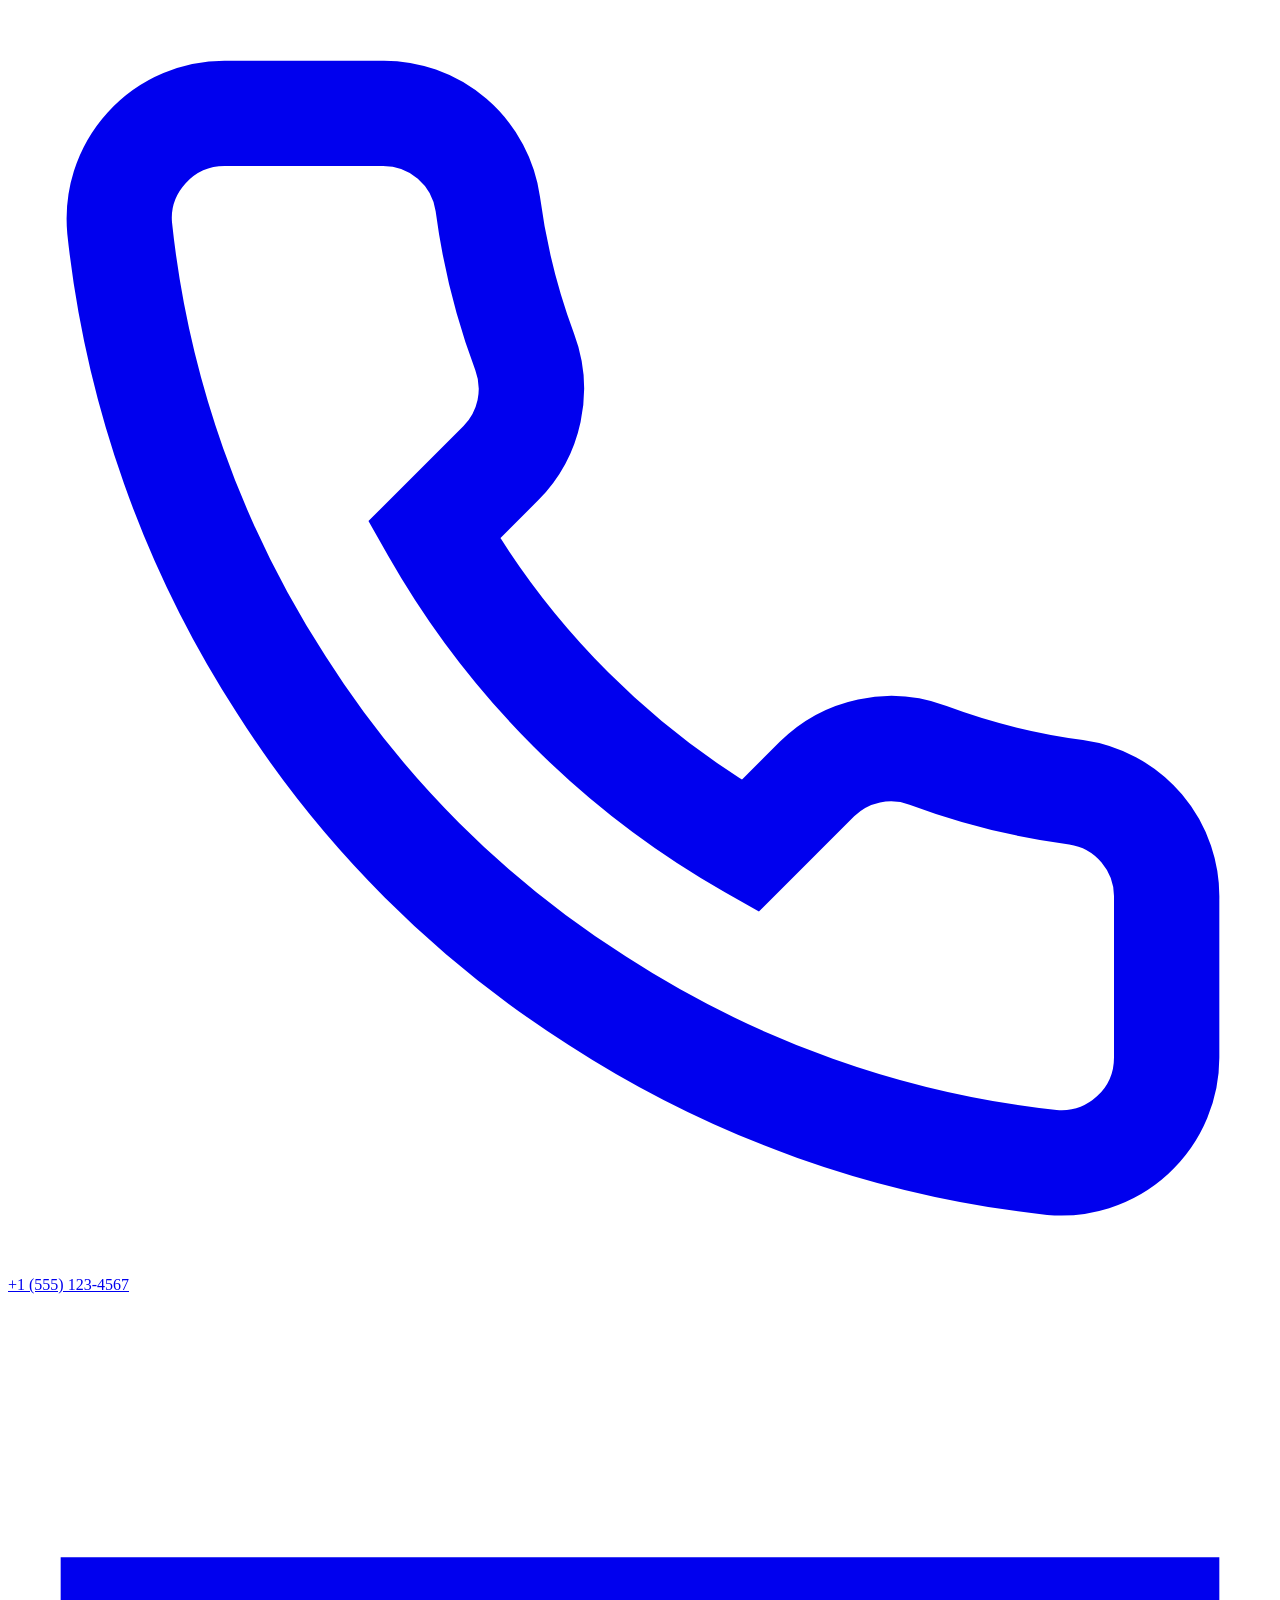
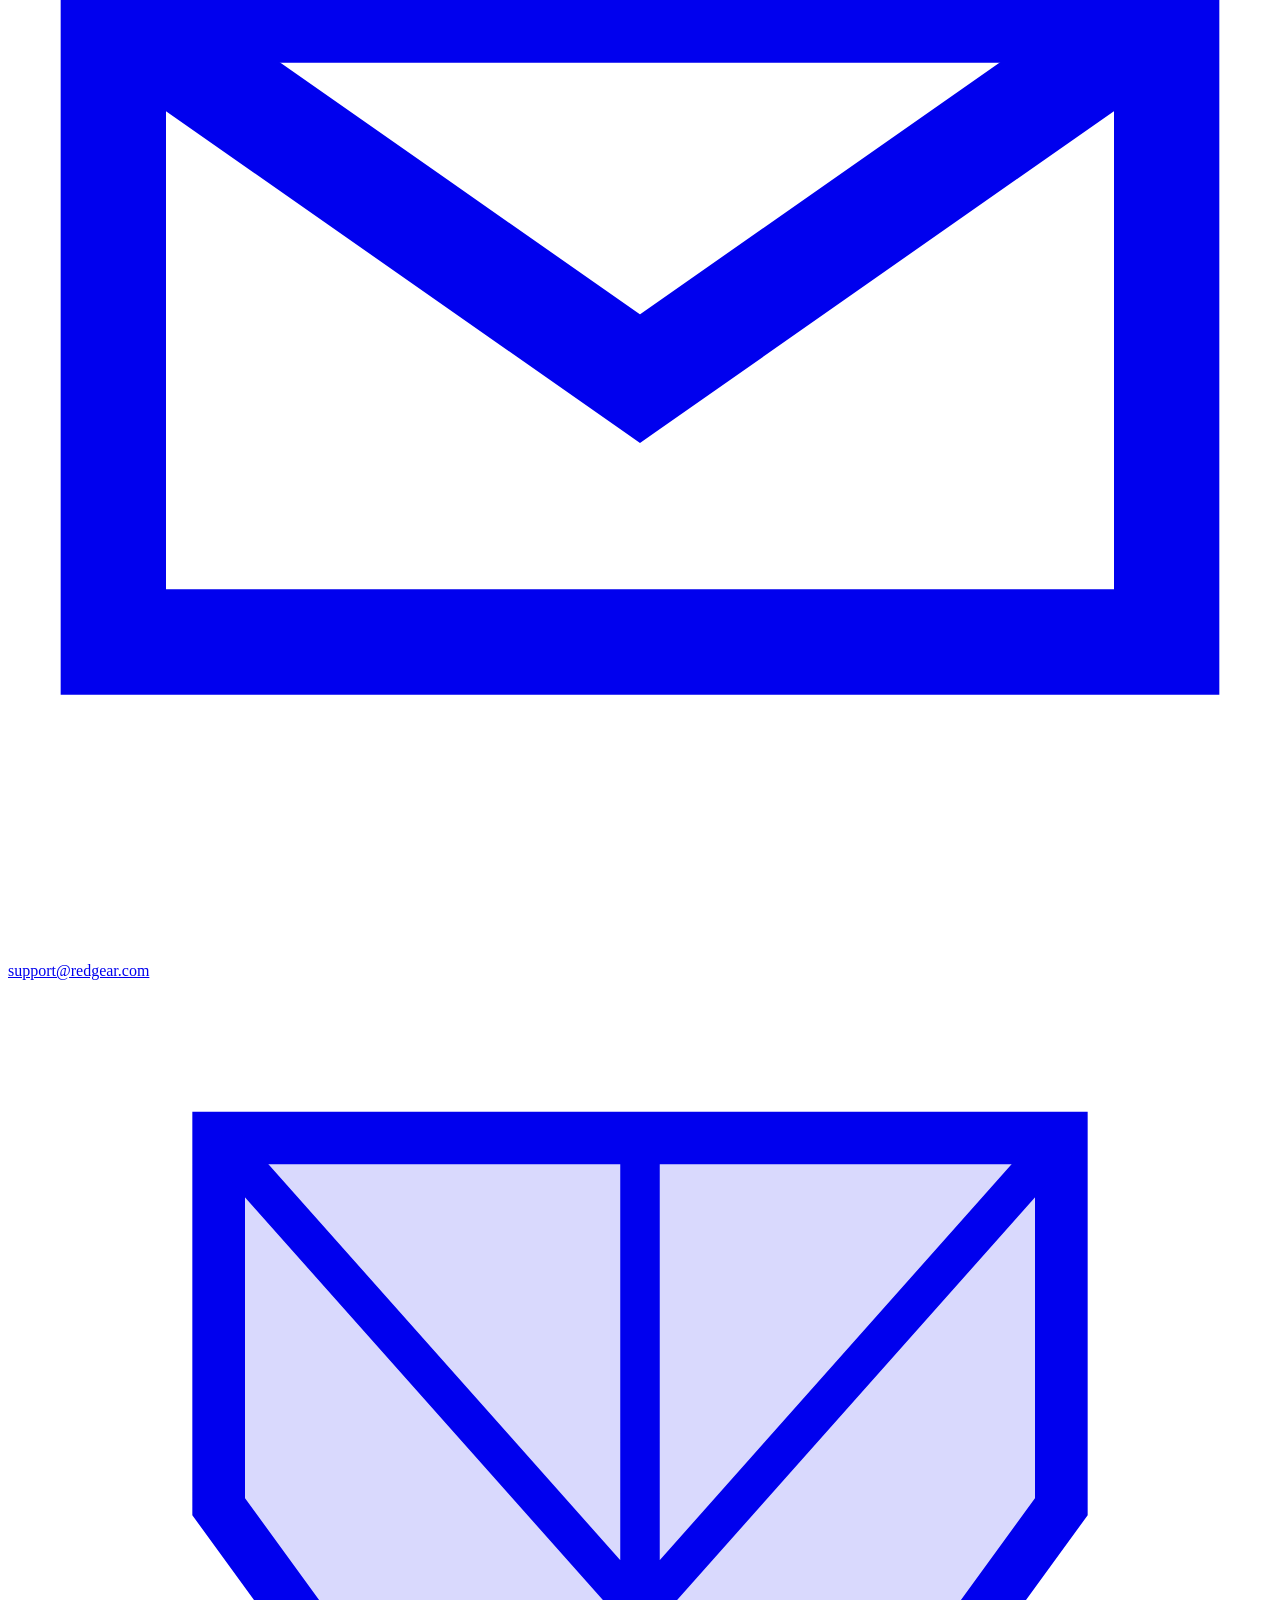
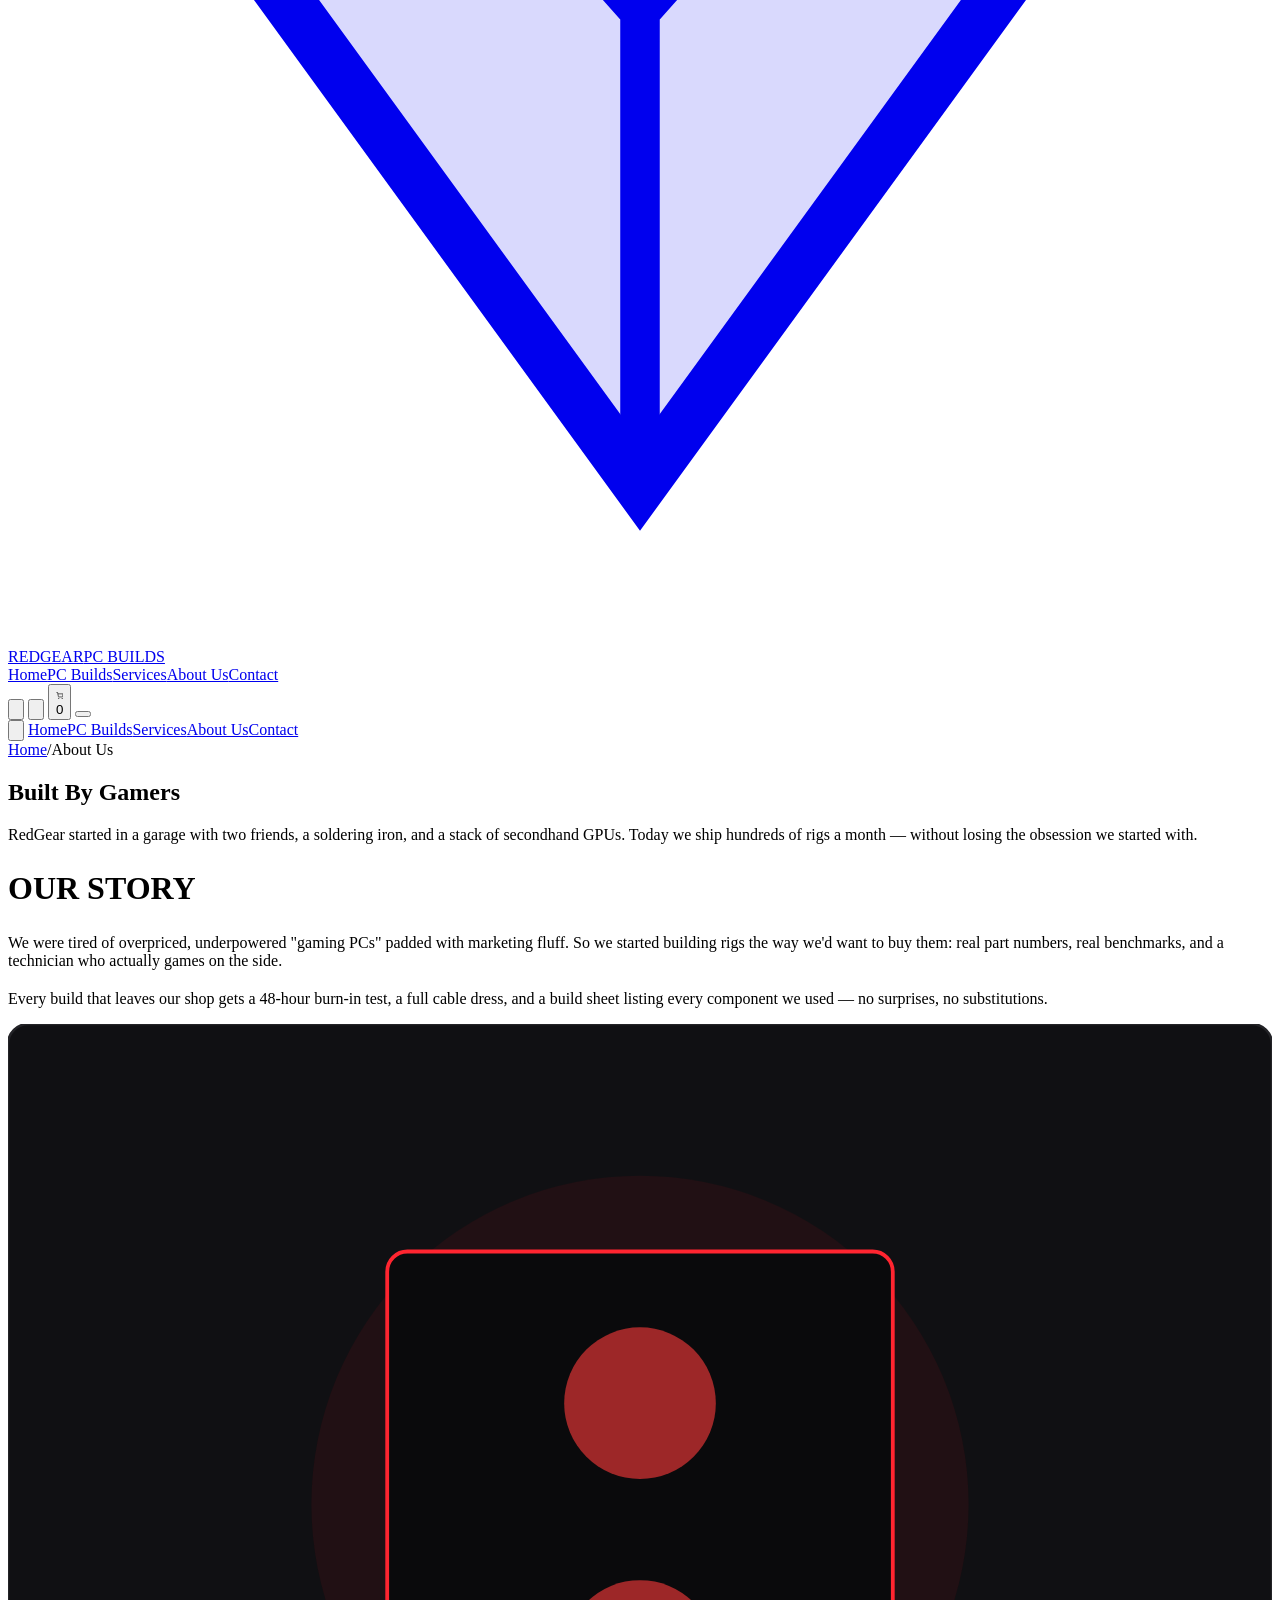
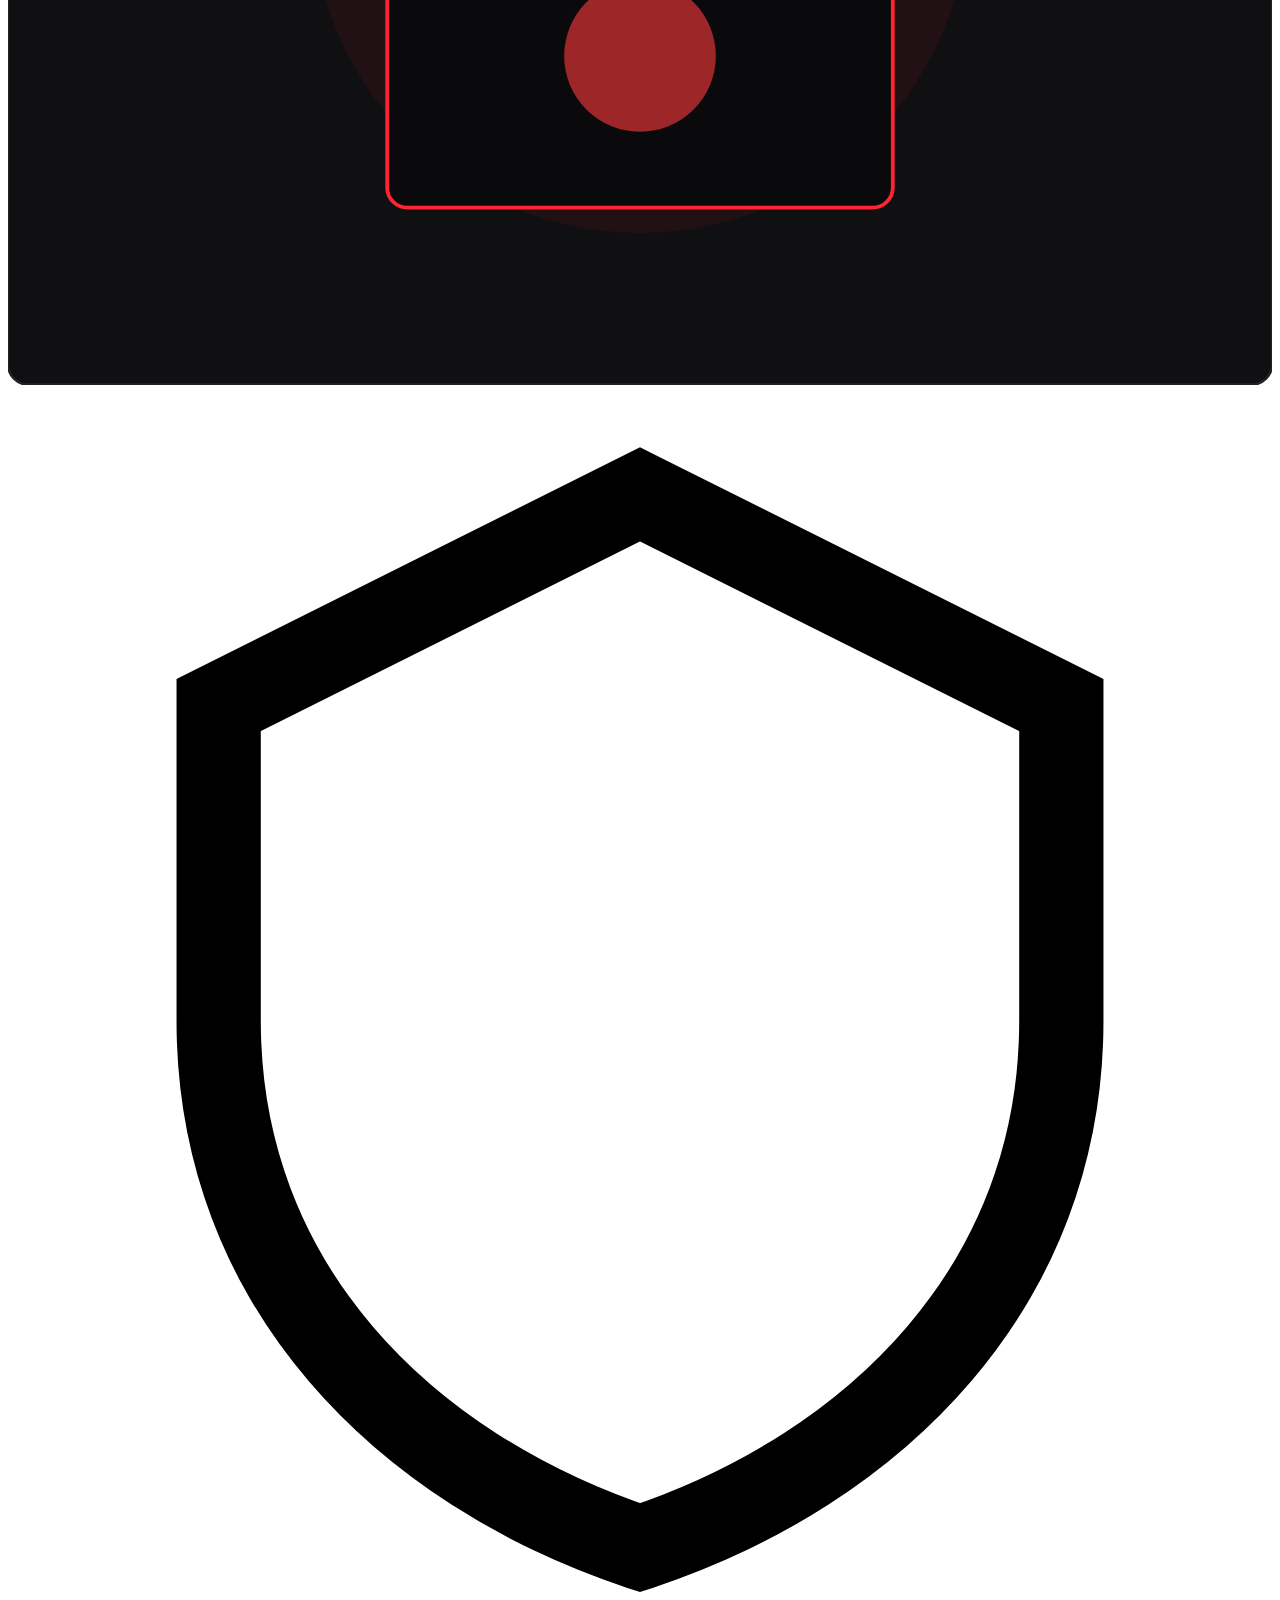
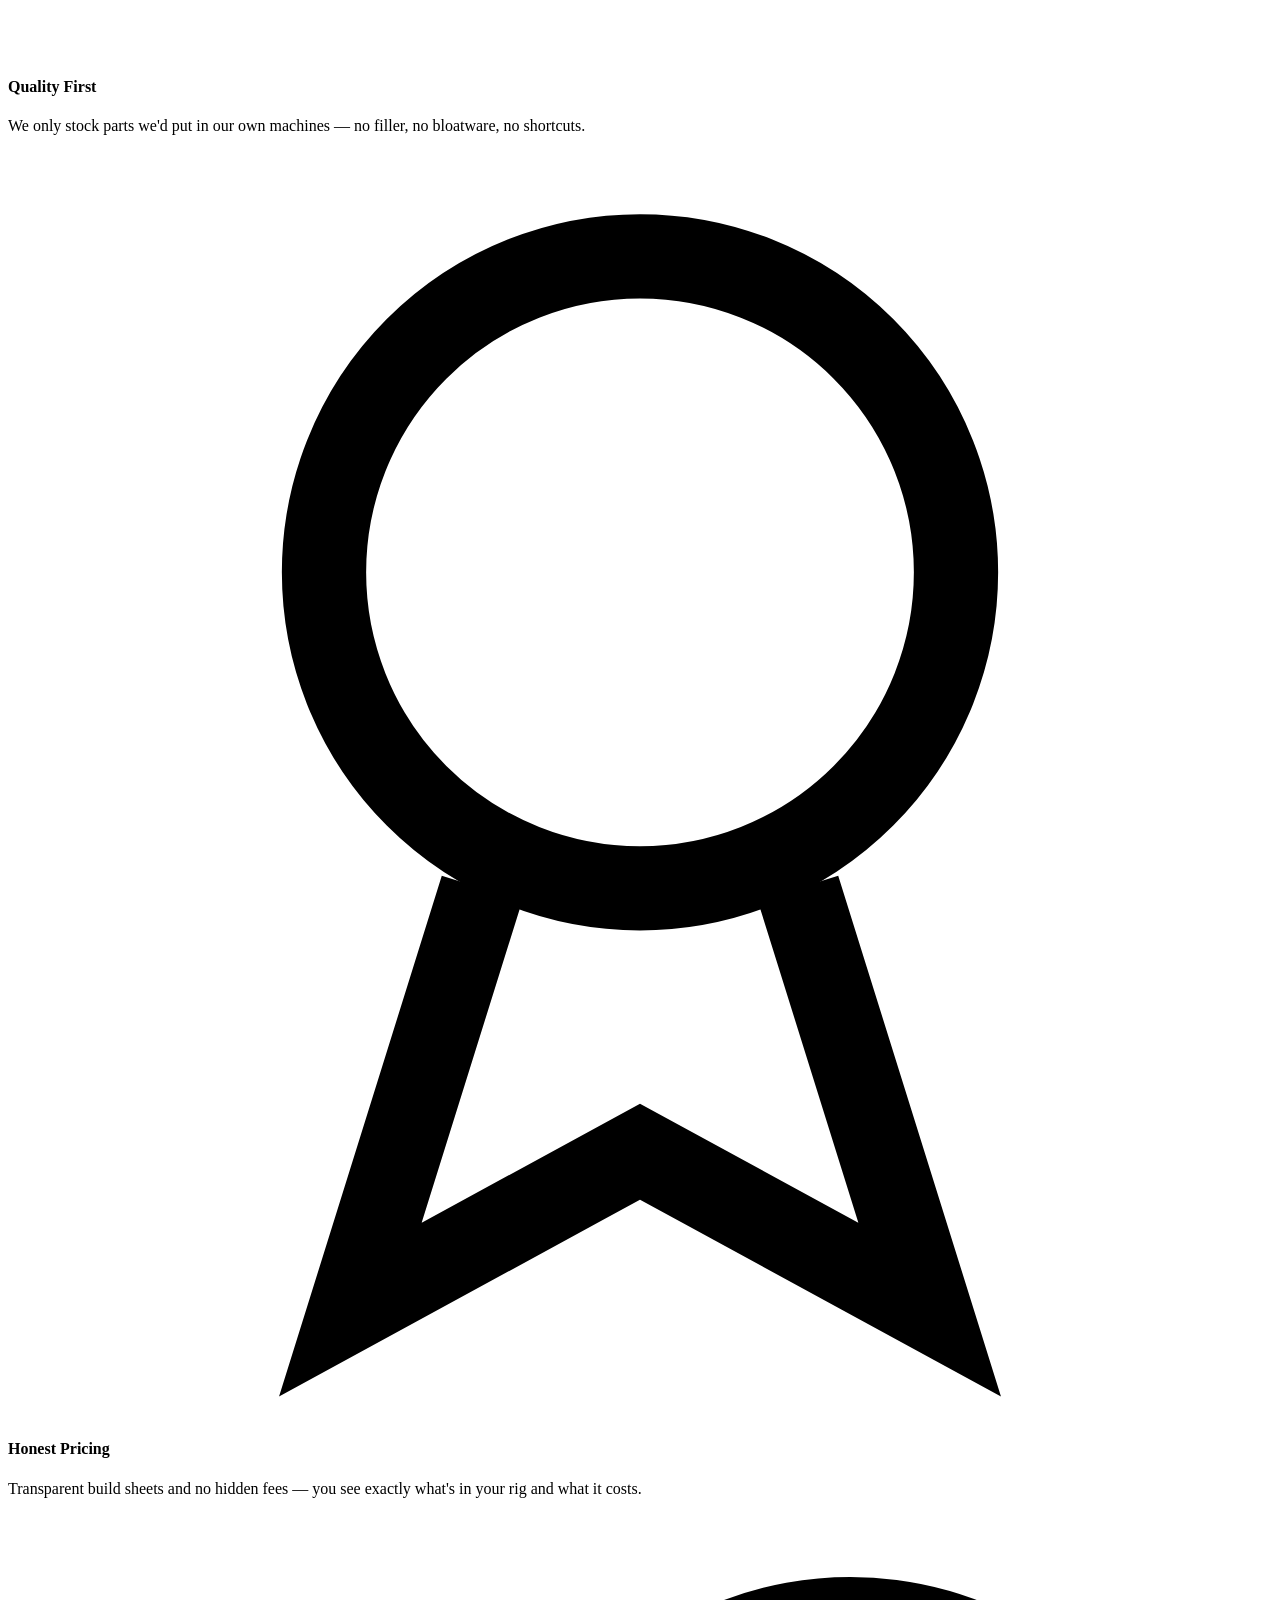
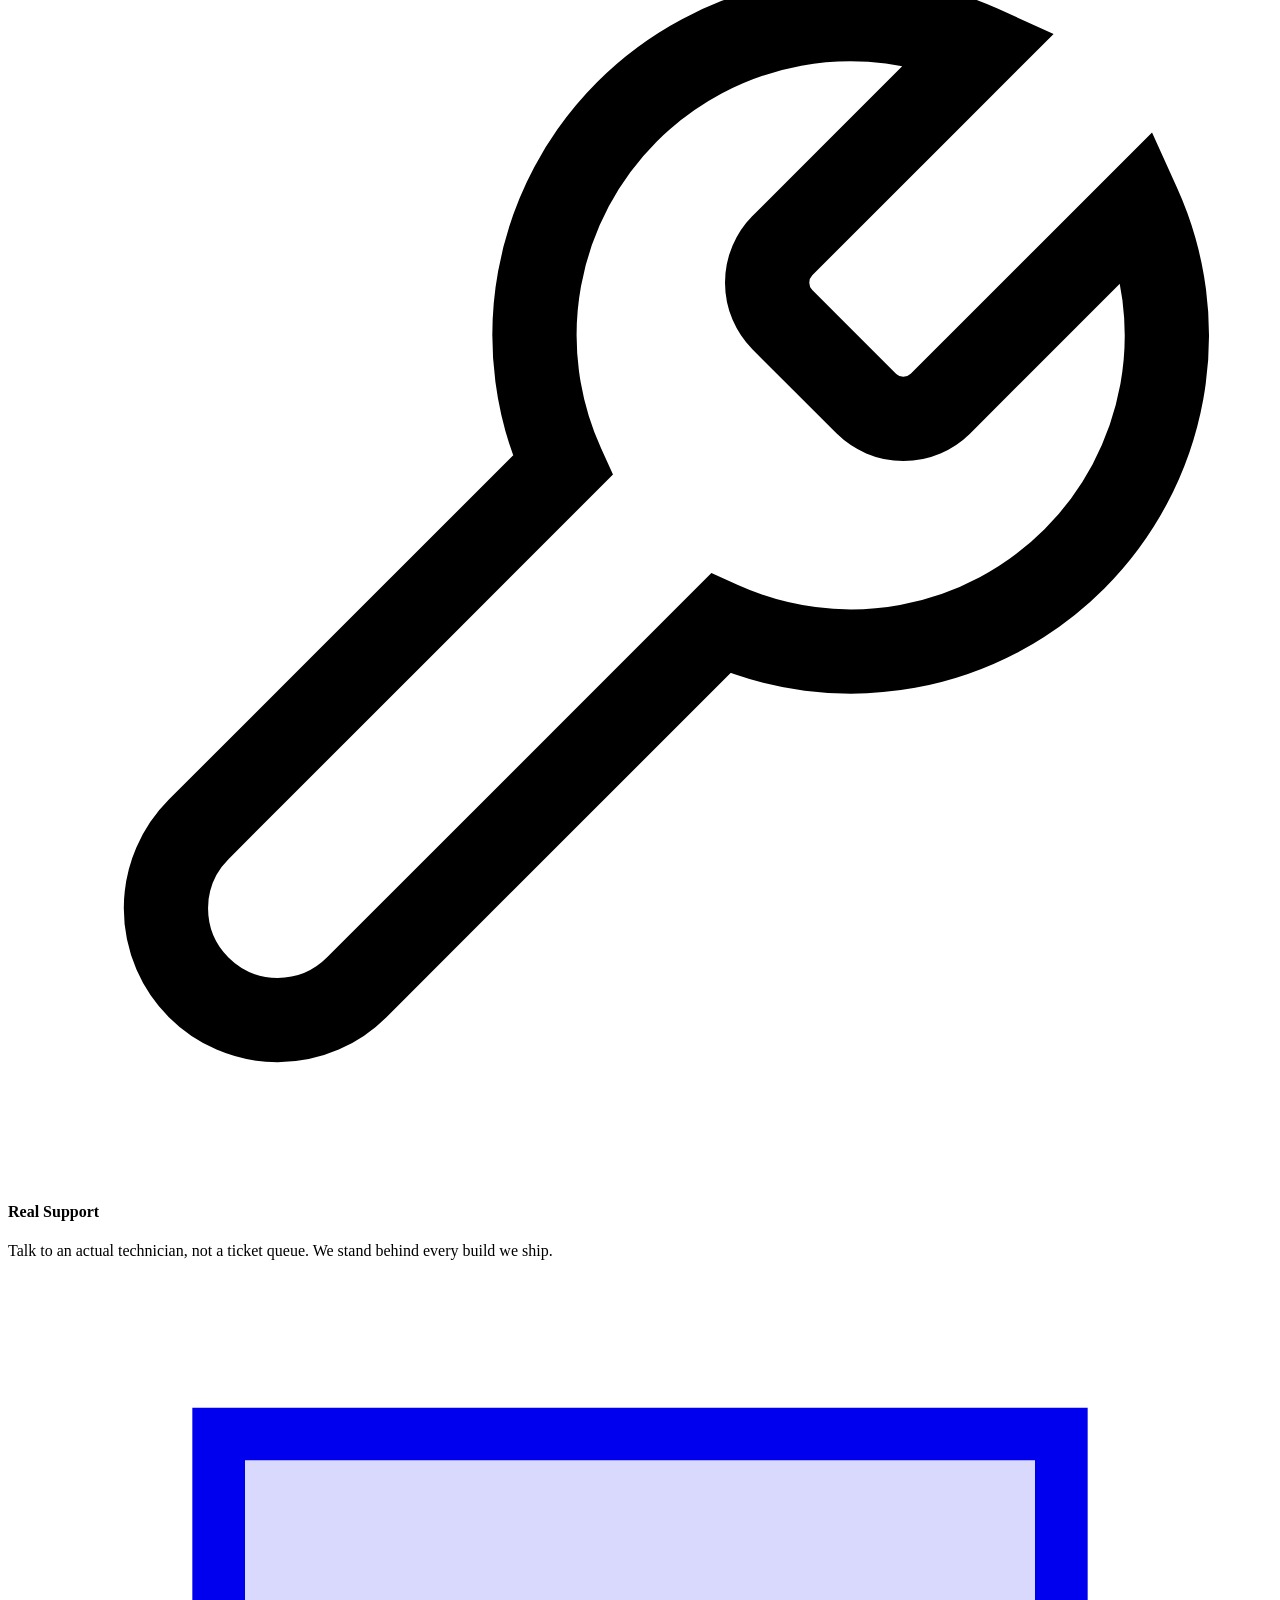
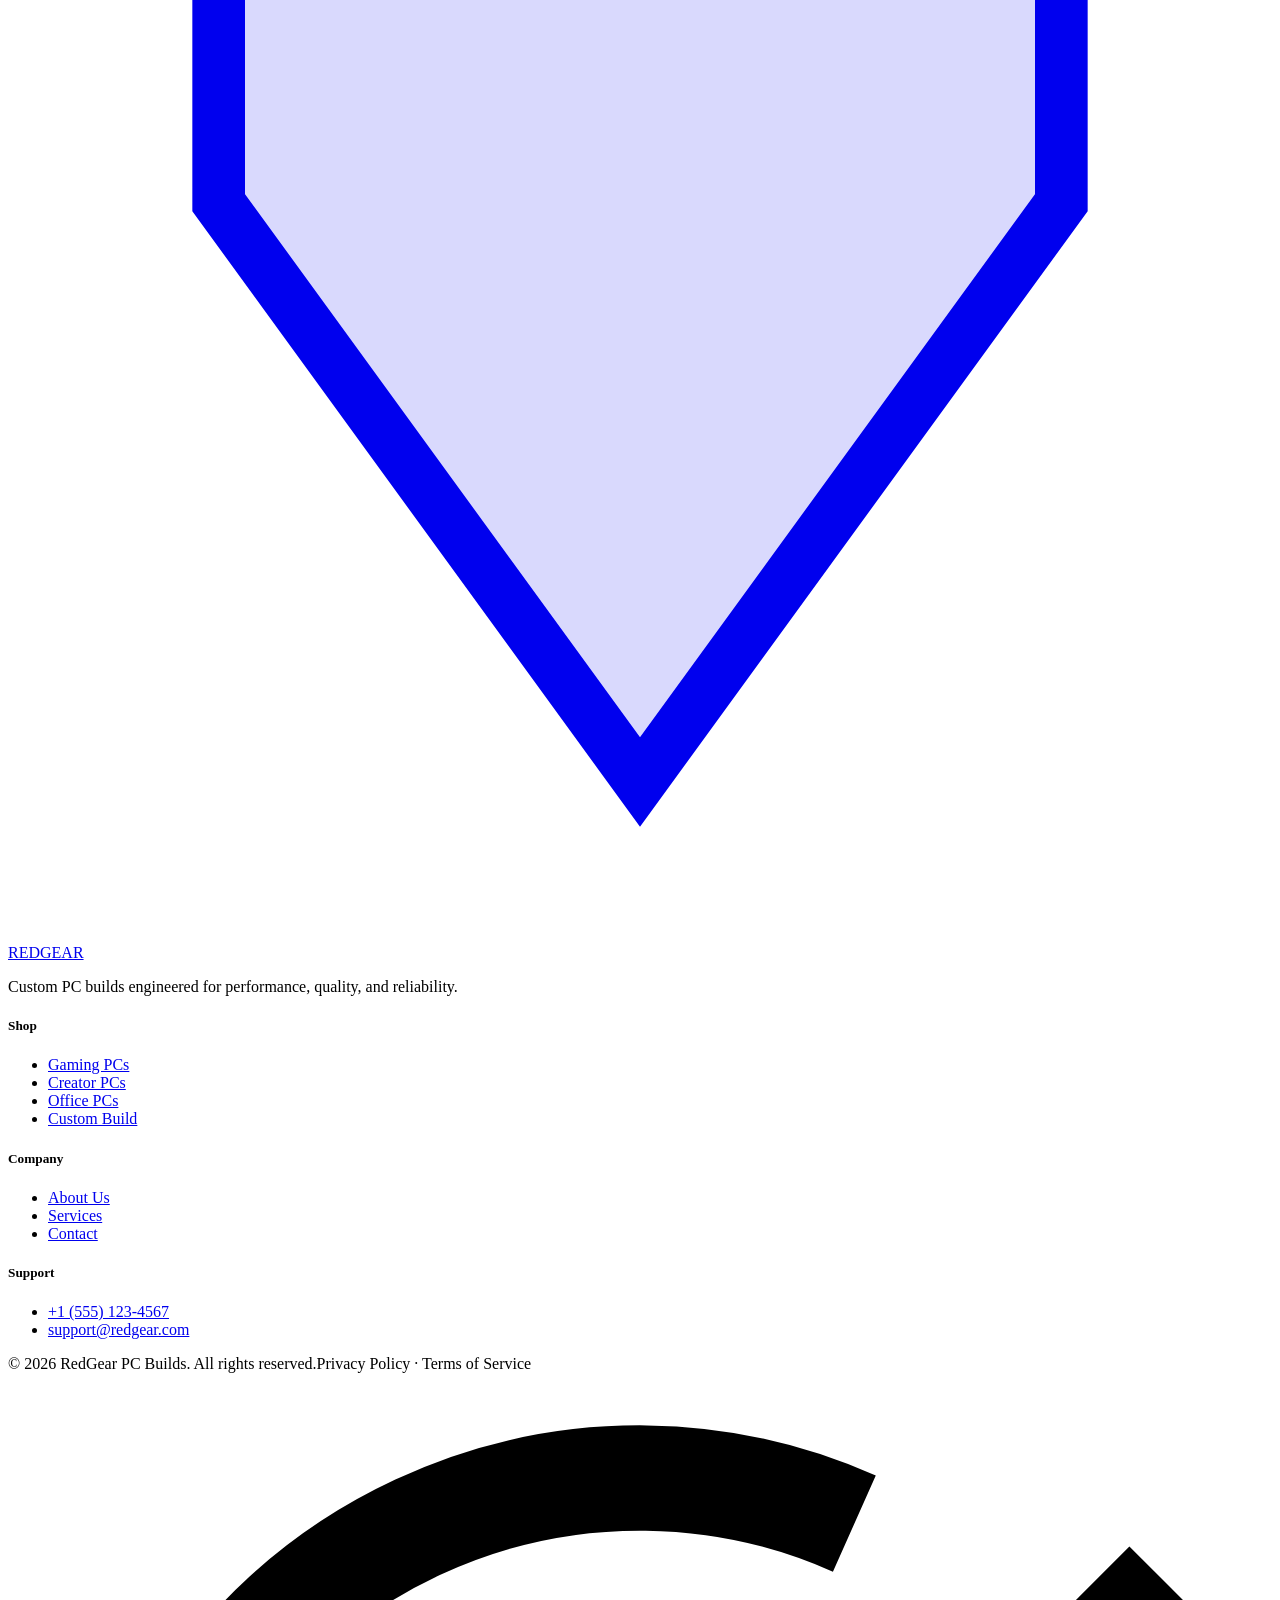
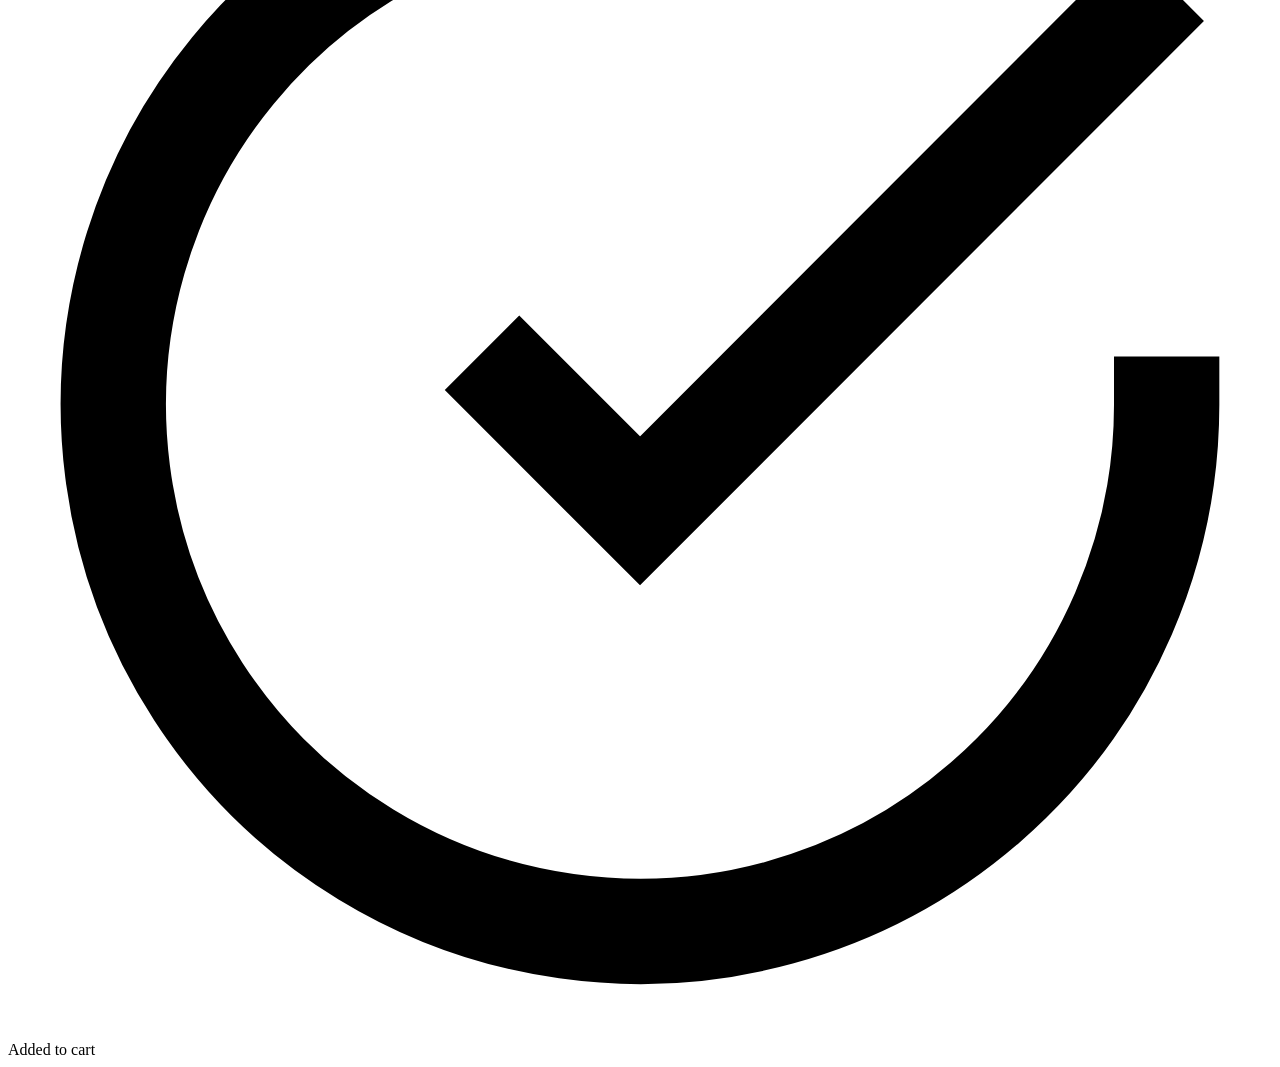
==== about.html @ 7f020c00 "Add files via upload" ====
<!DOCTYPE html>
<html lang="en">
<head>
<meta charset="UTF-8">
<meta name="viewport" content="width=device-width, initial-scale=1.0">
<title>About Us — RedGear PC Builds</title>
<link rel="preconnect" href="https://fonts.googleapis.com">
<link href="https://fonts.googleapis.com/css2?family=Anton&family=Inter:wght@400;500;600;700;800&display=swap" rel="stylesheet">
<link rel="stylesheet" href="css/style.css">
</head>
<body>

<div class="topbar"><div class="container">
  <a href="tel:+15551234567"><svg viewBox="0 0 24 24" fill="none" stroke="currentColor" stroke-width="2"><path d="M22 16.92v3a2 2 0 0 1-2.18 2 19.79 19.79 0 0 1-8.63-3.07 19.5 19.5 0 0 1-6-6 19.79 19.79 0 0 1-3.07-8.67A2 2 0 0 1 4.11 2h3a2 2 0 0 1 2 1.72c.127.96.361 1.903.7 2.81a2 2 0 0 1-.45 2.11L8.09 9.91a16 16 0 0 0 6 6l1.27-1.27a2 2 0 0 1 2.11-.45c.907.339 1.85.573 2.81.7A2 2 0 0 1 22 16.92z"/></svg>+1 (555) 123-4567</a>
  <a href="mailto:support@redgear.com"><svg viewBox="0 0 24 24" fill="none" stroke="currentColor" stroke-width="2"><path d="M22 6l-10 7L2 6"/><path d="M2 6h20v12H2z"/></svg>support@redgear.com</a>
</div></div>

<header class="navbar"><div class="container">
  <a href="index.html" class="logo">
    <svg class="logo-mark" viewBox="0 0 48 48" fill="none"><path d="M8 6 L40 6 L40 20 L24 42 L8 20 Z" fill="currentColor" opacity="0.15"/><path d="M8 6 L40 6 L40 20 L24 42 L8 20 Z" stroke="currentColor" stroke-width="2" fill="none"/><path d="M24 6 L24 42 M8 6 L24 24 L40 6" stroke="currentColor" stroke-width="1.5"/></svg>
    <span><span class="logo-text">RED<span class="accent">GEAR</span></span><span class="logo-sub">PC BUILDS</span></span>
  </a>
  <nav class="nav-links">
    <a href="index.html">Home</a><a href="builds.html">PC Builds</a><a href="services.html">Services</a><a href="about.html" class="active">About Us</a><a href="contact.html">Contact</a>
  </nav>
  <div class="nav-icons">
    <button aria-label="Search"><svg viewBox="0 0 24 24" fill="none" stroke="currentColor" stroke-width="2"><circle cx="11" cy="11" r="8"/><path d="M21 21l-4.35-4.35"/></svg></button>
    <button aria-label="Account"><svg viewBox="0 0 24 24" fill="none" stroke="currentColor" stroke-width="2"><path d="M20 21v-2a4 4 0 0 0-4-4H8a4 4 0 0 0-4 4v2"/><circle cx="12" cy="7" r="4"/></svg></button>
    <button aria-label="Cart" style="position:relative;"><svg viewBox="0 0 24 24" fill="none" stroke="currentColor" stroke-width="2"><circle cx="9" cy="21" r="1"/><circle cx="20" cy="21" r="1"/><path d="M1 1h4l2.68 13.39a2 2 0 0 0 2 1.61h9.72a2 2 0 0 0 2-1.61L23 6H6"/></svg><span class="cart-count" id="cartCount">0</span></button>
    <button class="nav-toggle" id="navToggle" aria-label="Menu"><span></span><span></span><span></span></button>
  </div>
</div></header>

<div class="mobile-nav" id="mobileNav">
  <button class="mobile-nav-close" id="mobileNavClose"><svg viewBox="0 0 24 24" fill="none" stroke="currentColor" stroke-width="2"><path d="M18 6L6 18M6 6l12 12"/></svg></button>
  <a href="index.html">Home</a><a href="builds.html">PC Builds</a><a href="services.html">Services</a><a href="about.html">About Us</a><a href="contact.html">Contact</a>
</div>

<section class="page-hero">
  <div class="container">
    <div class="breadcrumb"><a href="index.html">Home</a><span class="sep">/</span><span>About Us</span></div>
    <h1>Built By <span>Gamers</span></h1>
    <p>RedGear started in a garage with two friends, a soldering iron, and a stack of secondhand GPUs. Today we ship hundreds of rigs a month — without losing the obsession we started with.</p>
  </div>
</section>

<section class="content-section">
  <div class="container two-col">
    <div class="reveal">
      <h2 class="section-title" style="font-size:32px;">OUR <span>STORY</span></h2>
      <p style="color:var(--grey);margin:20px 0;">We were tired of overpriced, underpowered "gaming PCs" padded with marketing fluff. So we started building rigs the way we'd want to buy them: real part numbers, real benchmarks, and a technician who actually games on the side.</p>
      <p style="color:var(--grey);">Every build that leaves our shop gets a 48-hour burn-in test, a full cable dress, and a build sheet listing every component we used — no surprises, no substitutions.</p>
    </div>
    <div class="reveal reveal-delay-1">
      <svg viewBox="0 0 500 380" style="width:100%;">
        <rect width="500" height="380" rx="8" fill="#101013" stroke="#232327"/>
        <circle cx="250" cy="190" r="130" fill="#e0141f" opacity="0.08"/>
        <rect x="150" y="90" width="200" height="220" rx="8" fill="#0a0a0c" stroke="#ff2530" stroke-width="1.5"/>
        <circle cx="250" cy="150" r="30" fill="#ff3b3b" opacity="0.6"/>
        <circle cx="250" cy="250" r="30" fill="#ff3b3b" opacity="0.6"/>
      </svg>
    </div>
  </div>
</section>

<section class="content-section" style="padding-top:0;">
  <div class="container">
    <div class="grid-3">
      <div class="info-card reveal">
        <svg viewBox="0 0 24 24" fill="none" stroke="currentColor" stroke-width="1.6"><path d="M12 2l8 4v6c0 5-3.5 8.5-8 10-4.5-1.5-8-5-8-10V6z"/></svg>
        <h4>Quality First</h4>
        <p>We only stock parts we'd put in our own machines — no filler, no bloatware, no shortcuts.</p>
      </div>
      <div class="info-card reveal reveal-delay-1">
        <svg viewBox="0 0 24 24" fill="none" stroke="currentColor" stroke-width="1.6"><circle cx="12" cy="8" r="6"/><path d="M9 14L6.5 22 12 19l5.5 3L15 14"/></svg>
        <h4>Honest Pricing</h4>
        <p>Transparent build sheets and no hidden fees — you see exactly what's in your rig and what it costs.</p>
      </div>
      <div class="info-card reveal reveal-delay-2">
        <svg viewBox="0 0 24 24" fill="none" stroke="currentColor" stroke-width="1.6"><path d="M14.7 6.3a1 1 0 0 0 0 1.4l1.6 1.6a1 1 0 0 0 1.4 0l3.77-3.77a6 6 0 0 1-7.94 7.94l-6.91 6.91a2.12 2.12 0 0 1-3-3l6.91-6.91a6 6 0 0 1 7.94-7.94l-3.76 3.76z"/></svg>
        <h4>Real Support</h4>
        <p>Talk to an actual technician, not a ticket queue. We stand behind every build we ship.</p>
      </div>
    </div>
  </div>
</section>

<footer class="footer">
  <div class="container">
    <div class="footer-grid">
      <div class="footer-brand">
        <a href="index.html" class="logo"><svg class="logo-mark" viewBox="0 0 48 48" fill="none"><path d="M8 6 L40 6 L40 20 L24 42 L8 20 Z" fill="currentColor" opacity="0.15"/><path d="M8 6 L40 6 L40 20 L24 42 L8 20 Z" stroke="currentColor" stroke-width="2" fill="none"/></svg><span><span class="logo-text">RED<span class="accent">GEAR</span></span></span></a>
        <p>Custom PC builds engineered for performance, quality, and reliability.</p>
      </div>
      <div class="footer-col"><h5>Shop</h5><ul><li><a href="builds.html?cat=gaming">Gaming PCs</a></li><li><a href="builds.html?cat=creator">Creator PCs</a></li><li><a href="builds.html?cat=office">Office PCs</a></li><li><a href="builder.html">Custom Build</a></li></ul></div>
      <div class="footer-col"><h5>Company</h5><ul><li><a href="about.html">About Us</a></li><li><a href="services.html">Services</a></li><li><a href="contact.html">Contact</a></li></ul></div>
      <div class="footer-col"><h5>Support</h5><ul><li><a href="tel:+15551234567">+1 (555) 123-4567</a></li><li><a href="mailto:support@redgear.com">support@redgear.com</a></li></ul></div>
    </div>
    <div class="footer-bottom"><span>© 2026 RedGear PC Builds. All rights reserved.</span><span>Privacy Policy · Terms of Service</span></div>
  </div>
</footer>

<div class="toast" id="toast"><svg viewBox="0 0 24 24" fill="none" stroke="currentColor" stroke-width="2"><path d="M22 11.08V12a10 10 0 1 1-5.93-9.14"/><path d="M22 4L12 14.01l-3-3"/></svg><span id="toastMsg">Added to cart</span></div>

<script src="js/script.js"></script>
</body>
</html>
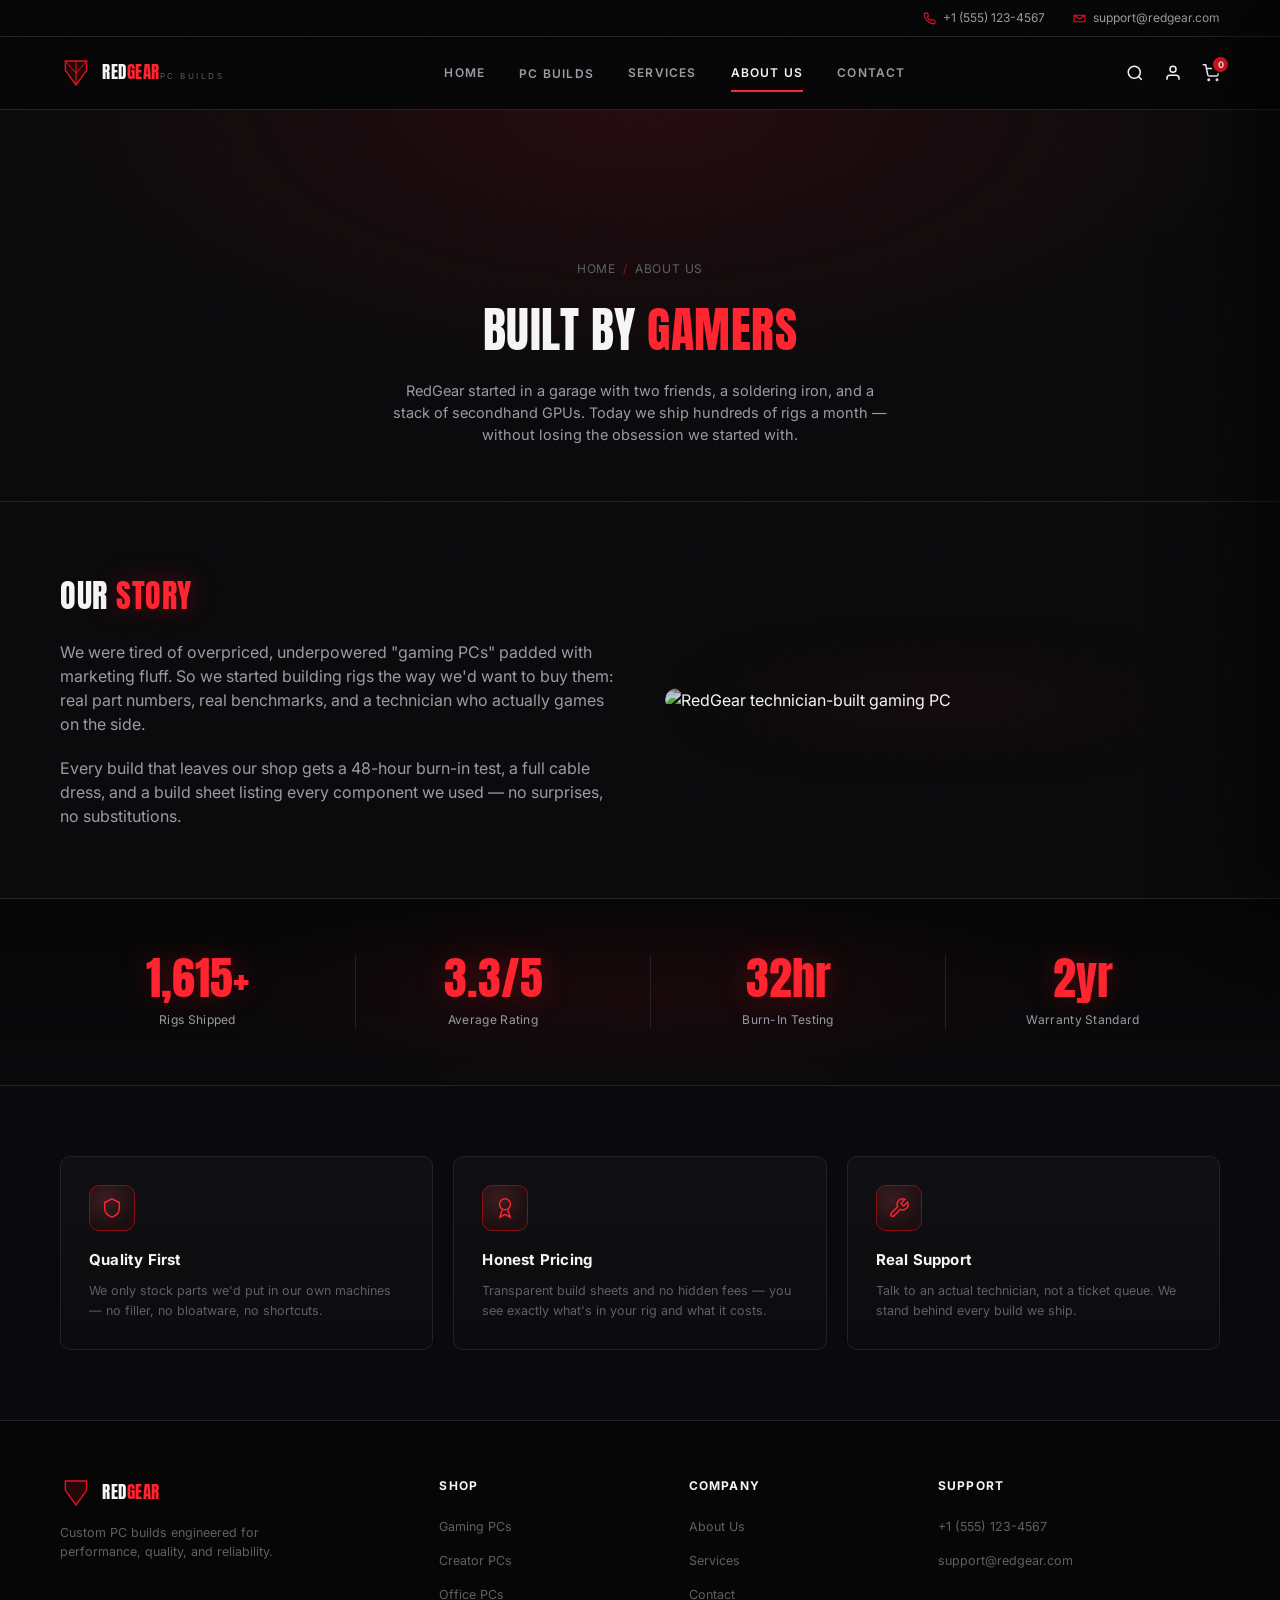
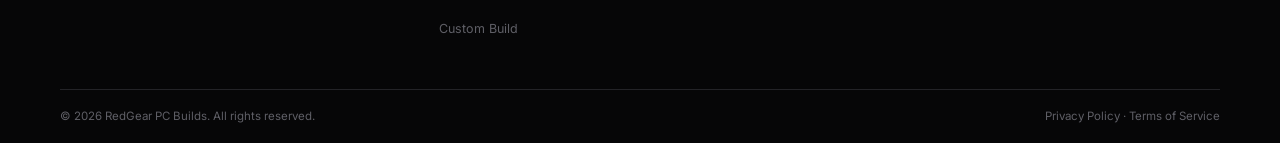
==== commit e6f00c0e: "Update about.html" ====
--- a/about.html
+++ b/about.html
@@ -51,33 +51,51 @@
       <p style="color:var(--grey);margin:20px 0;">We were tired of overpriced, underpowered "gaming PCs" padded with marketing fluff. So we started building rigs the way we'd want to buy them: real part numbers, real benchmarks, and a technician who actually games on the side.</p>
       <p style="color:var(--grey);">Every build that leaves our shop gets a 48-hour burn-in test, a full cable dress, and a build sheet listing every component we used — no surprises, no substitutions.</p>
     </div>
-    <div class="reveal reveal-delay-1">
-      <svg viewBox="0 0 500 380" style="width:100%;">
-        <rect width="500" height="380" rx="8" fill="#101013" stroke="#232327"/>
-        <circle cx="250" cy="190" r="130" fill="#e0141f" opacity="0.08"/>
-        <rect x="150" y="90" width="200" height="220" rx="8" fill="#0a0a0c" stroke="#ff2530" stroke-width="1.5"/>
-        <circle cx="250" cy="150" r="30" fill="#ff3b3b" opacity="0.6"/>
-        <circle cx="250" cy="250" r="30" fill="#ff3b3b" opacity="0.6"/>
-      </svg>
+    <div class="reveal reveal-delay-1" style="position:relative;">
+      <div style="position:absolute; inset:-15%; background:radial-gradient(ellipse 55% 55% at center, rgba(224,20,31,0.3), transparent 72%); filter:blur(35px); z-index:0;"></div>
+      <img src="images/hero-pc.jpg" alt="RedGear technician-built gaming PC" style="position:relative; z-index:1; width:100%; border-radius:12px; -webkit-mask-image:radial-gradient(ellipse 80% 82% at center, black 60%, transparent 100%); mask-image:radial-gradient(ellipse 80% 82% at center, black 60%, transparent 100%);">
     </div>
   </div>
 </section>
 
-<section class="content-section" style="padding-top:0;">
+<section class="stats-strip">
+  <div class="container">
+    <div class="stats-grid">
+      <div class="stat-item reveal">
+        <div class="stat-number"><span data-count="2400" data-suffix="+">0</span></div>
+        <div class="stat-label">Rigs Shipped</div>
+      </div>
+      <div class="stat-item reveal reveal-delay-1">
+        <div class="stat-number"><span data-count="4.9" data-suffix="/5">0</span></div>
+        <div class="stat-label">Average Rating</div>
+      </div>
+      <div class="stat-item reveal reveal-delay-2">
+        <div class="stat-number"><span data-count="48" data-suffix="hr">0</span></div>
+        <div class="stat-label">Burn-In Testing</div>
+      </div>
+      <div class="stat-item reveal reveal-delay-3">
+        <div class="stat-number"><span data-count="3" data-suffix="yr">0</span></div>
+        <div class="stat-label">Warranty Standard</div>
+      </div>
+    </div>
+  </div>
+</section>
+
+<section class="content-section" style="padding-top:70px;">
   <div class="container">
     <div class="grid-3">
       <div class="info-card reveal">
-        <svg viewBox="0 0 24 24" fill="none" stroke="currentColor" stroke-width="1.6"><path d="M12 2l8 4v6c0 5-3.5 8.5-8 10-4.5-1.5-8-5-8-10V6z"/></svg>
+        <div class="info-icon-badge"><svg viewBox="0 0 24 24" fill="none" stroke="currentColor" stroke-width="1.6"><path d="M12 2l8 4v6c0 5-3.5 8.5-8 10-4.5-1.5-8-5-8-10V6z"/></svg></div>
         <h4>Quality First</h4>
         <p>We only stock parts we'd put in our own machines — no filler, no bloatware, no shortcuts.</p>
       </div>
       <div class="info-card reveal reveal-delay-1">
-        <svg viewBox="0 0 24 24" fill="none" stroke="currentColor" stroke-width="1.6"><circle cx="12" cy="8" r="6"/><path d="M9 14L6.5 22 12 19l5.5 3L15 14"/></svg>
+        <div class="info-icon-badge"><svg viewBox="0 0 24 24" fill="none" stroke="currentColor" stroke-width="1.6"><circle cx="12" cy="8" r="6"/><path d="M9 14L6.5 22 12 19l5.5 3L15 14"/></svg></div>
         <h4>Honest Pricing</h4>
         <p>Transparent build sheets and no hidden fees — you see exactly what's in your rig and what it costs.</p>
       </div>
       <div class="info-card reveal reveal-delay-2">
-        <svg viewBox="0 0 24 24" fill="none" stroke="currentColor" stroke-width="1.6"><path d="M14.7 6.3a1 1 0 0 0 0 1.4l1.6 1.6a1 1 0 0 0 1.4 0l3.77-3.77a6 6 0 0 1-7.94 7.94l-6.91 6.91a2.12 2.12 0 0 1-3-3l6.91-6.91a6 6 0 0 1 7.94-7.94l-3.76 3.76z"/></svg>
+        <div class="info-icon-badge"><svg viewBox="0 0 24 24" fill="none" stroke="currentColor" stroke-width="1.6"><path d="M14.7 6.3a1 1 0 0 0 0 1.4l1.6 1.6a1 1 0 0 0 1.4 0l3.77-3.77a6 6 0 0 1-7.94 7.94l-6.91 6.91a2.12 2.12 0 0 1-3-3l6.91-6.91a6 6 0 0 1 7.94-7.94l-3.76 3.76z"/></svg></div>
         <h4>Real Support</h4>
         <p>Talk to an actual technician, not a ticket queue. We stand behind every build we ship.</p>
       </div>
--- a/css/style.css
+++ b/css/style.css
@@ -0,0 +1,1448 @@
+/* ==========================================================================
+   REDGEAR PC BUILDS — Core Stylesheet
+   ========================================================================== */
+
+:root {
+  --black: #060607;
+  --near-black: #0a0a0c;
+  --panel: #101013;
+  --panel-light: #16161a;
+  --border: #232327;
+  --red: #e0141f;
+  --red-bright: #ff2530;
+  --red-dark: #8c0d14;
+  --red-glow: rgba(224, 20, 31, 0.45);
+  --white: #f5f5f6;
+  --grey: #9a9aa1;
+  --grey-dim: #5f5f66;
+  --font-display: 'Anton', 'Arial Narrow', sans-serif;
+  --font-body: 'Inter', -apple-system, BlinkMacSystemFont, sans-serif;
+  --ease: cubic-bezier(0.22, 1, 0.36, 1);
+  --ease-soft: cubic-bezier(0.16, 1, 0.3, 1);
+  --ease-snap: cubic-bezier(0.34, 1.56, 0.64, 1);
+  --shadow-sm: 0 2px 8px rgba(0,0,0,0.3);
+  --shadow-md: 0 12px 30px rgba(0,0,0,0.4);
+  --shadow-lg: 0 24px 60px rgba(0,0,0,0.5);
+  --shadow-glow: 0 8px 28px rgba(224,20,31,0.22);
+}
+
+* { margin: 0; padding: 0; box-sizing: border-box; }
+
+html { scroll-behavior: smooth; }
+html { opacity: 0; animation: pageFadeIn 0.5s ease 0.05s forwards; }
+@keyframes pageFadeIn { to { opacity: 1; } }
+
+body {
+  background: var(--near-black);
+  color: var(--white);
+  font-family: var(--font-body);
+  line-height: 1.5;
+  overflow-x: hidden;
+  position: relative;
+}
+
+/* Subtle film-grain texture for depth (premium dark-UI touch) */
+body::before {
+  content: '';
+  position: fixed;
+  inset: 0;
+  z-index: 9999;
+  pointer-events: none;
+  opacity: 0.035;
+  background-image: url("data:image/svg+xml,%3Csvg xmlns='http://www.w3.org/2000/svg' width='120' height='120'%3E%3Cfilter id='n'%3E%3CfeTurbulence type='fractalNoise' baseFrequency='0.9' numOctaves='2' stitchTiles='stitch'/%3E%3C/filter%3E%3Crect width='100%25' height='100%25' filter='url(%23n)'/%3E%3C/svg%3E");
+  mix-blend-mode: overlay;
+}
+
+/* Cursor spotlight glow (desktop only, follows pointer on dark sections) */
+.spotlight {
+  position: fixed;
+  top: 0; left: 0;
+  width: 500px; height: 500px;
+  border-radius: 50%;
+  background: radial-gradient(circle, rgba(224,20,31,0.08), transparent 70%);
+  pointer-events: none;
+  z-index: 2;
+  transform: translate(-50%, -50%);
+  opacity: 0;
+  transition: opacity 0.4s ease;
+  will-change: transform;
+}
+.spotlight.active { opacity: 1; }
+@media (max-width: 900px) { .spotlight { display: none; } }
+
+img { max-width: 100%; display: block; }
+a { color: inherit; text-decoration: none; }
+ul { list-style: none; }
+button { font-family: inherit; cursor: pointer; border: none; background: none; color: inherit; }
+
+.container {
+  max-width: 1240px;
+  margin: 0 auto;
+  padding: 0 40px;
+}
+
+@media (max-width: 900px) {
+  .container { padding: 0 22px; }
+}
+
+::selection { background: var(--red); color: var(--white); }
+
+/* Scrollbar */
+::-webkit-scrollbar { width: 10px; }
+::-webkit-scrollbar-track { background: var(--black); }
+::-webkit-scrollbar-thumb { background: var(--red-dark); border-radius: 10px; }
+::-webkit-scrollbar-thumb:hover { background: var(--red); }
+
+/* ==========================================================================
+   Utility / Reveal Animations
+   ========================================================================== */
+
+.reveal {
+  opacity: 0;
+  transform: translateY(28px) scale(0.98);
+  filter: blur(6px);
+  transition: opacity 0.9s var(--ease-soft), transform 0.9s var(--ease-soft), filter 0.9s var(--ease-soft);
+}
+.reveal.is-visible { opacity: 1; transform: translateY(0) scale(1); filter: blur(0); }
+.reveal-delay-1 { transition-delay: 0.1s; }
+.reveal-delay-2 { transition-delay: 0.2s; }
+.reveal-delay-3 { transition-delay: 0.3s; }
+.reveal-delay-4 { transition-delay: 0.4s; }
+
+.eyebrow {
+  display: inline-block;
+  font-size: 10.5px;
+  font-weight: 700;
+  letter-spacing: 2.5px;
+  color: var(--red-bright);
+  border: 1px solid var(--red-dark);
+  padding: 7px 15px;
+  clip-path: polygon(8px 0, 100% 0, calc(100% - 8px) 100%, 0 100%);
+  background: linear-gradient(90deg, rgba(224,20,31,0.08), transparent);
+}
+
+.btn {
+  position: relative;
+  display: inline-flex;
+  align-items: center;
+  gap: 9px;
+  font-family: var(--font-body);
+  font-weight: 700;
+  font-size: 12px;
+  letter-spacing: 1.2px;
+  text-transform: uppercase;
+  padding: 14px 24px;
+  clip-path: polygon(11px 0, 100% 0, calc(100% - 11px) 100%, 0 100%);
+  transition: transform 0.35s var(--ease), box-shadow 0.35s var(--ease), background 0.35s var(--ease);
+  white-space: nowrap;
+}
+.btn svg { width: 13px; height: 13px; transition: transform 0.3s var(--ease); }
+.btn:hover svg { transform: translateX(4px); }
+.btn:hover { transform: translateY(-2px); }
+.btn:active { transform: translateY(0) scale(0.97); transition-duration: 0.1s; }
+
+.btn-primary {
+  background: linear-gradient(135deg, var(--red-bright), var(--red-dark));
+  color: var(--white);
+  box-shadow: 0 4px 18px rgba(224, 20, 31, 0.3), inset 0 1px 0 rgba(255,255,255,0.15);
+}
+.btn-primary:hover { box-shadow: 0 10px 28px var(--red-glow), inset 0 1px 0 rgba(255,255,255,0.2); }
+
+.btn-outline {
+  background: rgba(255,255,255,0.02);
+  color: var(--white);
+  border: 1.5px solid #2c2c31;
+  backdrop-filter: blur(6px);
+}
+.btn-outline:hover { border-color: var(--red-bright); background: rgba(224, 20, 31, 0.1); }
+
+.section-title {
+  font-family: var(--font-display);
+  font-weight: 400;
+  letter-spacing: 0.5px;
+  text-transform: uppercase;
+  font-size: clamp(24px, 3.2vw, 34px);
+  color: var(--white);
+}
+.section-title span { color: var(--red-bright); text-shadow: 0 0 28px rgba(255,37,48,0.35); }
+
+.section-kicker {
+  width: 46px;
+  height: 3px;
+  background: linear-gradient(90deg, var(--red), transparent);
+  margin: 12px auto 0;
+  border-radius: 2px;
+}
+
+/* ==========================================================================
+   Header
+   ========================================================================== */
+
+.topbar {
+  background: var(--black);
+  border-bottom: 1px solid var(--border);
+  font-size: 12px;
+  color: var(--grey);
+}
+.topbar-inner {
+  display: flex;
+  justify-content: space-between;
+  align-items: center;
+  gap: 28px;
+  padding-top: 9px;
+  padding-bottom: 9px;
+}
+/* Fallback for pages still using the simple topbar markup (no tagline/social) */
+.topbar .container:not(.topbar-inner) {
+  display: flex;
+  justify-content: flex-end;
+  gap: 28px;
+  padding-top: 9px;
+  padding-bottom: 9px;
+}
+.topbar-tagline { font-size: 12px; color: var(--grey-dim); }
+.topbar-tagline span { color: var(--red-bright); font-weight: 600; }
+.topbar-right { display: flex; align-items: center; gap: 24px; }
+.topbar a { display: inline-flex; align-items: center; gap: 7px; transition: color 0.25s; }
+.topbar a:hover { color: var(--red-bright); }
+.topbar svg { width: 13px; height: 13px; color: var(--red); }
+.topbar-social { display: flex; align-items: center; gap: 12px; padding-left: 16px; border-left: 1px solid var(--border); }
+.topbar-social a { width: 15px; height: 15px; color: var(--grey-dim); }
+.topbar-social a svg { width: 100%; height: 100%; }
+.topbar-social a:hover { color: var(--red-bright); }
+@media (max-width: 900px) { .topbar-tagline { display: none; } }
+
+.navbar {
+  position: sticky;
+  top: 0;
+  z-index: 100;
+  background: rgba(6, 6, 7, 0.9);
+  backdrop-filter: blur(14px);
+  border-bottom: 1px solid var(--border);
+  transition: border-color 0.35s var(--ease-soft), box-shadow 0.35s var(--ease-soft), background 0.35s var(--ease-soft);
+}
+.navbar.scrolled {
+  background: rgba(6, 6, 7, 0.96);
+  box-shadow: 0 10px 40px rgba(0,0,0,0.45);
+}
+.navbar .container {
+  display: flex;
+  align-items: center;
+  justify-content: space-between;
+  height: 72px;
+}
+
+.logo { display: flex; align-items: center; gap: 10px; }
+.logo-mark { width: 32px; height: 32px; color: var(--red); flex-shrink: 0; }
+.logo-text { font-family: var(--font-display); font-size: 17px; letter-spacing: 0.5px; line-height: 1; }
+.logo-text .accent { color: var(--red-bright); }
+.logo-sub { font-size: 8px; letter-spacing: 2.5px; color: var(--grey-dim); margin-top: 2px; }
+
+.nav-links { display: flex; gap: 34px; }
+.nav-links a {
+  font-size: 12px;
+  font-weight: 600;
+  letter-spacing: 1.2px;
+  text-transform: uppercase;
+  color: var(--grey);
+  position: relative;
+  padding: 4px 0;
+  transition: color 0.25s;
+}
+.nav-links a::after {
+  content: '';
+  position: absolute;
+  left: 0; bottom: -6px;
+  width: 0; height: 2px;
+  background: var(--red-bright);
+  transition: width 0.3s var(--ease);
+}
+.nav-links a:hover { color: var(--white); }
+.nav-links a:hover::after { width: 100%; }
+.nav-links a.active { color: var(--white); }
+.nav-links a.active::after { width: 100%; }
+
+.nav-icons { display: flex; align-items: center; gap: 20px; }
+.nav-icons button { width: 18px; height: 18px; color: var(--white); position: relative; transition: color 0.25s, transform 0.25s; }
+.nav-icons button:hover { color: var(--red-bright); transform: scale(1.1); }
+.nav-icons svg { width: 100%; height: 100%; }
+.cart-count {
+  position: absolute;
+  top: -7px; right: -8px;
+  background: var(--red);
+  color: var(--white);
+  font-size: 9px;
+  font-weight: 700;
+  width: 15px; height: 15px;
+  border-radius: 50%;
+  display: flex; align-items: center; justify-content: center;
+  box-shadow: 0 0 0 2px var(--black);
+}
+
+.nav-toggle { display: none; width: 26px; height: 20px; flex-direction: column; justify-content: space-between; }
+.nav-toggle span { display: block; height: 2px; background: var(--white); border-radius: 2px; transition: 0.3s; }
+
+@media (max-width: 1080px) {
+  .nav-links { display: none; }
+  .nav-toggle { display: flex; }
+}
+
+/* ==========================================================================
+   Hero
+   ========================================================================== */
+
+.hero {
+  position: relative;
+  min-height: auto;
+  display: flex;
+  align-items: center;
+  overflow: hidden;
+  background: radial-gradient(ellipse 60% 80% at 78% 50%, rgba(224,20,31,0.14), transparent 65%), var(--near-black);
+}
+
+.hero-streaks { position: absolute; inset: 0; pointer-events: none; z-index: 1; opacity: 0.5; }
+.hero-streaks svg { width: 100%; height: 100%; }
+.streak-line { stroke: var(--red); stroke-width: 1; opacity: 0; animation: streakIn 1.6s var(--ease) forwards; }
+@keyframes streakIn {
+  0% { opacity: 0; transform: scaleX(0.6); }
+  60% { opacity: 0.6; }
+  100% { opacity: 0.32; transform: scaleX(1); }
+}
+
+.hero-glow-particle {
+  position: absolute;
+  border-radius: 50%;
+  background: var(--red);
+  filter: blur(1px);
+  opacity: 0;
+  animation: floatUp 6s ease-in-out infinite;
+}
+@keyframes floatUp {
+  0% { opacity: 0; transform: translateY(0); }
+  15% { opacity: 0.8; }
+  85% { opacity: 0.4; }
+  100% { opacity: 0; transform: translateY(-160px); }
+}
+
+.hero .container {
+  display: grid;
+  grid-template-columns: 0.95fr 1.2fr;
+  align-items: center;
+  gap: 24px;
+  position: relative;
+  z-index: 2;
+  padding-top: 64px;
+  padding-bottom: 56px;
+}
+
+.hero-copy { max-width: 480px; }
+.hero-eyebrow { margin-bottom: 20px; }
+
+.hero-title {
+  font-family: var(--font-display);
+  font-weight: 400;
+  text-transform: uppercase;
+  line-height: 0.94;
+  letter-spacing: 0.5px;
+  font-size: clamp(38px, 4.6vw, 62px);
+}
+.hero-title .line1 { color: #d7d7db; display: block; opacity: 0; animation: lineUp 0.9s var(--ease) 0.15s forwards; }
+.hero-title .line2 { color: #d7d7db; display: block; opacity: 0; animation: lineUp 0.9s var(--ease) 0.3s forwards; }
+.hero-title .line3 {
+  display: block;
+  background: linear-gradient(180deg, #ff3b3b 0%, #b30d14 100%);
+  -webkit-background-clip: text;
+  background-clip: text;
+  color: transparent;
+  filter: drop-shadow(0 0 20px rgba(224,20,31,0.5));
+  opacity: 0;
+  animation: lineUp 0.9s var(--ease) 0.45s forwards;
+}
+@keyframes lineUp {
+  from { opacity: 0; transform: translateY(24px); }
+  to { opacity: 1; transform: translateY(0); }
+}
+
+.hero-desc {
+  color: var(--grey);
+  font-size: 14.5px;
+  margin: 20px 0 28px;
+  max-width: 400px;
+  opacity: 0;
+  animation: lineUp 0.9s var(--ease) 0.6s forwards;
+}
+
+.hero-actions { display: flex; gap: 14px; flex-wrap: wrap; opacity: 0; animation: lineUp 0.9s var(--ease) 0.75s forwards; }
+
+.hero-reviews {
+  display: flex;
+  align-items: center;
+  gap: 12px;
+  margin-top: 26px;
+  opacity: 0;
+  animation: lineUp 0.9s var(--ease) 0.85s forwards;
+  flex-wrap: wrap;
+}
+.hero-avatars { display: flex; }
+.hero-avatars span {
+  width: 32px; height: 32px;
+  border-radius: 50%;
+  border: 2px solid var(--near-black);
+  margin-left: -10px;
+  box-shadow: 0 2px 6px rgba(0,0,0,0.4);
+}
+.hero-avatars span:first-child { margin-left: 0; }
+.hero-stars { display: flex; gap: 2px; }
+.hero-stars svg { width: 14px; height: 14px; color: var(--red-bright); }
+.hero-reviews-text { font-size: 12.5px; color: var(--grey); }
+.hero-reviews-text strong { color: var(--white); font-weight: 700; }
+
+.hero-visual {
+  position: relative;
+  display: flex;
+  align-items: center;
+  justify-content: center;
+  gap: 18px;
+}
+.hero-visual::before {
+  content: '';
+  position: absolute;
+  inset: -15%;
+  background: radial-gradient(ellipse 55% 55% at center, rgba(224,20,31,0.4), rgba(180,10,20,0.14) 40%, transparent 72%);
+  filter: blur(40px);
+  z-index: 0;
+  animation: ambientBreathe 4.5s ease-in-out infinite;
+}
+.hero-photo {
+  position: relative;
+  z-index: 1;
+  width: 100%;
+  max-width: 400px;
+  flex: 1.4;
+  display: block;
+  -webkit-mask-image: radial-gradient(ellipse 68% 70% at center, black 35%, transparent 92%);
+  mask-image: radial-gradient(ellipse 68% 70% at center, black 35%, transparent 92%);
+  animation: heroFloat 6s ease-in-out infinite;
+}
+@keyframes heroFloat {
+  0%, 100% { transform: translateY(0) rotate(0deg); }
+  50% { transform: translateY(-10px) rotate(0.3deg); }
+}
+
+.hero-stats {
+  position: relative;
+  z-index: 1;
+  flex: 1;
+  max-width: 168px;
+  display: flex;
+  flex-direction: column;
+  gap: 14px;
+  background: linear-gradient(180deg, rgba(16,16,19,0.85), rgba(10,10,12,0.9));
+  border: 1px solid var(--border);
+  border-radius: 12px;
+  padding: 18px;
+  backdrop-filter: blur(10px);
+  box-shadow: var(--shadow-lg);
+}
+.hero-stat-row { display: flex; align-items: center; gap: 10px; }
+.hero-stat-icon {
+  width: 34px; height: 34px;
+  flex-shrink: 0;
+  border-radius: 8px;
+  background: rgba(224,20,31,0.1);
+  border: 1px solid var(--red-dark);
+  display: flex; align-items: center; justify-content: center;
+  color: var(--red-bright);
+}
+.hero-stat-icon svg { width: 16px; height: 16px; }
+.hero-stat-num { font-family: var(--font-display); font-size: 15px; color: var(--white); line-height: 1.1; }
+.hero-stat-label { font-size: 10px; color: var(--grey-dim); margin-top: 2px; }
+
+@media (max-width: 1180px) {
+  .hero-stats { display: none; }
+}
+
+.fan-spin { transform-origin: center; animation: spin 7s linear infinite; }
+.fan-spin.slow { animation-duration: 11s; }
+.fan-spin.rev { animation-direction: reverse; animation-duration: 9s; }
+@keyframes spin { to { transform: rotate(360deg); } }
+
+.pulse-glow { animation: pulseGlow 2.6s ease-in-out infinite; }
+@keyframes pulseGlow {
+  0%, 100% { opacity: 0.85; }
+  50% { opacity: 1; }
+}
+
+.rgb-cycle { animation: rgbCycle 6s linear infinite; }
+@keyframes rgbCycle {
+  0% { filter: hue-rotate(0deg); }
+  100% { filter: hue-rotate(360deg); }
+}
+
+.ambient-breathe { animation: ambientBreathe 4.5s ease-in-out infinite; transform-origin: center; }
+@keyframes ambientBreathe {
+  0%, 100% { opacity: 0.12; transform: scale(1); }
+  50% { opacity: 0.22; transform: scale(1.06); }
+}
+
+.glass-sweep { animation: glassSweep 5s ease-in-out infinite; }
+@keyframes glassSweep {
+  0% { transform: skewX(-18deg) translateX(-120px); }
+  50% { transform: skewX(-18deg) translateX(260px); }
+  100% { transform: skewX(-18deg) translateX(-120px); }
+}
+
+@media (max-width: 980px) {
+  .hero .container { grid-template-columns: 1fr; text-align: left; padding-top: 48px; }
+  .hero-visual { order: -1; margin-bottom: 16px; }
+  .hero-photo { max-width: 340px; }
+  .hero-copy { max-width: 100%; }
+}
+
+/* ==========================================================================
+   Feature Strip
+   ========================================================================== */
+
+.feature-strip {
+  background: var(--black);
+  border-top: 1px solid var(--border);
+  border-bottom: 1px solid var(--border);
+}
+.feature-strip .container {
+  display: grid;
+  grid-template-columns: repeat(4, 1fr);
+  padding: 30px 40px;
+}
+.feature-item {
+  display: flex;
+  align-items: center;
+  gap: 13px;
+  padding: 0 22px;
+  border-left: 1px solid var(--border);
+  transition: transform 0.3s var(--ease);
+}
+.feature-item:first-child { border-left: none; padding-left: 0; }
+.feature-item:hover { transform: translateY(-3px); }
+.feature-icon {
+  width: 38px; height: 38px;
+  flex-shrink: 0;
+  border-radius: 50%;
+  border: 1.5px solid var(--red-dark);
+  display: flex; align-items: center; justify-content: center;
+  color: var(--red-bright);
+  transition: background 0.3s, box-shadow 0.3s;
+}
+.feature-item:hover .feature-icon { background: rgba(224,20,31,0.12); box-shadow: 0 0 18px var(--red-glow); }
+.feature-icon svg { width: 17px; height: 17px; }
+.feature-item h4 { font-size: 13px; font-weight: 700; letter-spacing: 0.3px; margin-bottom: 2px; }
+.feature-item p { font-size: 11.5px; color: var(--grey-dim); }
+
+@media (max-width: 900px) {
+  .feature-strip .container { grid-template-columns: repeat(2, 1fr); gap: 24px 0; padding: 30px 22px; }
+  .feature-item { border-left: none; padding-left: 0; }
+}
+
+/* ==========================================================================
+   Choose Your Build
+   ========================================================================== */
+
+.builds-section { padding: 80px 0 76px; background: var(--near-black); position: relative; }
+.section-head { text-align: center; margin-bottom: 46px; }
+
+.build-grid {
+  display: grid;
+  grid-template-columns: repeat(4, 1fr);
+  gap: 20px;
+}
+
+.build-card {
+  position: relative;
+  background: linear-gradient(180deg, var(--panel), #0c0c0e);
+  border: 1px solid var(--border);
+  border-radius: 8px;
+  overflow: hidden;
+  transition: transform 0.45s var(--ease), border-color 0.45s var(--ease), box-shadow 0.45s var(--ease);
+}
+.build-card:hover { transform: translateY(-8px); border-color: var(--red-dark); box-shadow: 0 20px 44px rgba(0,0,0,0.55), 0 0 0 1px rgba(224,20,31,0.25); }
+
+.build-card-media {
+  position: relative;
+  height: 168px;
+  overflow: hidden;
+  background: linear-gradient(160deg, #1a1a1e, #0c0c0e);
+}
+.build-card-media svg { width: 100%; height: 100%; transition: transform 0.6s var(--ease); }
+.build-card:hover .build-card-media svg { transform: scale(1.08); }
+.build-card-media::after {
+  content: '';
+  position: absolute; inset: 0;
+  background: linear-gradient(180deg, transparent 60%, rgba(0,0,0,0.55) 100%);
+}
+
+.card-badge {
+  position: absolute;
+  top: 12px; left: 12px;
+  z-index: 2;
+  font-size: 10px;
+  font-weight: 700;
+  letter-spacing: 0.4px;
+  text-transform: uppercase;
+  padding: 5px 11px;
+  border-radius: 5px;
+  color: var(--white);
+  box-shadow: 0 4px 12px rgba(0,0,0,0.4);
+}
+.badge-red { background: linear-gradient(135deg, var(--red-bright), var(--red-dark)); }
+.badge-purple { background: linear-gradient(135deg, #b02aff, #6a1a9c); }
+.badge-blue { background: linear-gradient(135deg, #4d9aff, #1a4faa); }
+.badge-dark { background: linear-gradient(135deg, #3a3a40, #1a1a1e); border: 1px solid var(--border); }
+
+.build-card-tag {
+  position: absolute;
+  top: 0; right: 0;
+  width: 44px; height: 44px;
+  background: var(--red);
+  clip-path: polygon(100% 0, 0 0, 100% 100%);
+  z-index: 2;
+}
+.build-card-tag svg {
+  position: absolute; top: 7px; right: 7px;
+  width: 15px; height: 15px; color: var(--white);
+}
+
+.build-card-body { padding: 18px 20px 22px; }
+.build-card-body h3 {
+  font-family: var(--font-display);
+  font-weight: 400;
+  font-size: 18px;
+  letter-spacing: 0.3px;
+  text-transform: uppercase;
+  margin-bottom: 5px;
+}
+.build-card-body p { color: var(--grey-dim); font-size: 12.5px; margin-bottom: 16px; }
+
+.build-card-btn {
+  font-size: 11px;
+  font-weight: 700;
+  letter-spacing: 0.8px;
+  text-transform: uppercase;
+  padding: 10px 17px;
+  background: var(--red);
+  display: inline-flex;
+  align-items: center;
+  gap: 7px;
+  clip-path: polygon(9px 0, 100% 0, calc(100% - 9px) 100%, 0 100%);
+  transition: background 0.3s, transform 0.3s, box-shadow 0.3s;
+}
+.build-card-btn:hover { background: var(--red-bright); transform: translateX(3px); box-shadow: 0 6px 18px var(--red-glow); }
+.build-card-btn:active { transform: translateX(3px) scale(0.96); }
+.build-card-btn svg { width: 11px; height: 11px; }
+
+@media (max-width: 1080px) {
+  .build-grid { grid-template-columns: repeat(2, 1fr); }
+}
+@media (max-width: 600px) {
+  .build-grid { grid-template-columns: 1fr; }
+}
+
+/* ==========================================================================
+   Trust Strip (bottom)
+   ========================================================================== */
+
+.trust-strip { background: var(--black); border-top: 1px solid var(--border); padding: 36px 0; }
+.trust-grid { display: grid; grid-template-columns: repeat(4, 1fr); gap: 20px; }
+.trust-item { display: flex; align-items: center; gap: 12px; }
+.trust-item svg { width: 26px; height: 26px; color: var(--red-bright); flex-shrink: 0; }
+.trust-item h5 { font-size: 12.5px; font-weight: 700; margin-bottom: 2px; }
+.trust-item p { font-size: 11px; color: var(--grey-dim); }
+
+@media (max-width: 900px) { .trust-grid { grid-template-columns: repeat(2, 1fr); gap: 24px; } }
+
+/* ==========================================================================
+   Generic inner-page hero (Builds / Services / About / Contact / Builder)
+   ========================================================================== */
+
+.page-hero {
+  padding: 150px 0 56px;
+  text-align: center;
+  background: radial-gradient(ellipse 70% 100% at 50% 0%, rgba(224,20,31,0.13), transparent 70%), var(--near-black);
+  border-bottom: 1px solid var(--border);
+  position: relative;
+  overflow: hidden;
+}
+.page-hero h1 {
+  font-family: var(--font-display);
+  font-weight: 400;
+  text-transform: uppercase;
+  font-size: clamp(30px, 4.6vw, 48px);
+  letter-spacing: 0.5px;
+}
+.page-hero h1 span { color: var(--red-bright); }
+.page-hero p { color: var(--grey); font-size: 14.5px; max-width: 500px; margin: 14px auto 0; }
+.breadcrumb { color: var(--grey-dim); font-size: 12px; letter-spacing: 0.8px; text-transform: uppercase; margin-bottom: 16px; }
+.breadcrumb a:hover { color: var(--red-bright); }
+.breadcrumb .sep { margin: 0 7px; color: var(--red-dark); }
+
+/* ==========================================================================
+   Footer
+   ========================================================================== */
+
+.footer { background: var(--black); border-top: 1px solid var(--border); padding: 56px 0 0; }
+.footer-grid {
+  display: grid;
+  grid-template-columns: 1.6fr 1fr 1fr 1.3fr;
+  gap: 32px;
+  padding-bottom: 40px;
+}
+.footer-brand p { color: var(--grey-dim); font-size: 12.5px; margin: 15px 0 18px; max-width: 280px; }
+.footer-social { display: flex; gap: 10px; }
+.footer-social a {
+  width: 32px; height: 32px;
+  border: 1px solid var(--border);
+  border-radius: 50%;
+  display: flex; align-items: center; justify-content: center;
+  transition: border-color 0.3s, background 0.3s, transform 0.3s;
+}
+.footer-social a svg { width: 13px; height: 13px; }
+.footer-social a:hover { border-color: var(--red-bright); background: rgba(224,20,31,0.12); transform: translateY(-3px); }
+
+.footer-col h5 { font-size: 12px; letter-spacing: 1.2px; text-transform: uppercase; margin-bottom: 18px; color: var(--white); }
+.footer-col ul li { margin-bottom: 10px; }
+.footer-col ul li a { color: var(--grey-dim); font-size: 12.5px; transition: color 0.25s, padding-left 0.25s; }
+.footer-col ul li a:hover { color: var(--red-bright); padding-left: 4px; }
+
+.footer-bottom {
+  border-top: 1px solid var(--border);
+  padding: 18px 0;
+  display: flex;
+  justify-content: space-between;
+  color: var(--grey-dim);
+  font-size: 11.5px;
+}
+
+@media (max-width: 900px) {
+  .footer-grid { grid-template-columns: 1fr 1fr; }
+  .footer-bottom { flex-direction: column; gap: 8px; text-align: center; }
+}
+
+/* ==========================================================================
+   PC Builder Page
+   ========================================================================== */
+
+.builder-wrap {
+  padding: 44px 0 90px;
+  display: grid;
+  grid-template-columns: 1fr 360px;
+  gap: 30px;
+  align-items: start;
+}
+
+.builder-steps { display: flex; flex-direction: column; gap: 14px; }
+
+.part-card {
+  background: linear-gradient(180deg, var(--panel), #0c0c0e);
+  border: 1px solid var(--border);
+  border-radius: 8px;
+  overflow: hidden;
+  transition: border-color 0.3s;
+}
+.part-card.done { border-color: #2a1214; }
+
+.part-card-head {
+  display: flex;
+  align-items: center;
+  justify-content: space-between;
+  padding: 16px 22px;
+  cursor: pointer;
+  user-select: none;
+}
+.part-card-head-left { display: flex; align-items: center; gap: 14px; }
+.part-num {
+  width: 30px; height: 30px;
+  border-radius: 50%;
+  background: var(--red-dark);
+  color: var(--white);
+  font-family: var(--font-display);
+  font-size: 13px;
+  display: flex; align-items: center; justify-content: center;
+  transition: background 0.3s, box-shadow 0.3s;
+}
+.part-card.done .part-num { background: var(--red); box-shadow: 0 0 14px var(--red-glow); }
+.part-card-title { font-size: 13.5px; font-weight: 700; letter-spacing: 0.3px; text-transform: uppercase; }
+.part-card-selected { font-size: 11.5px; color: var(--grey-dim); margin-top: 2px; }
+.part-card.done .part-card-selected { color: var(--red-bright); }
+
+.chevron { width: 15px; height: 15px; color: var(--grey); transition: transform 0.35s var(--ease); }
+.part-card.open .chevron { transform: rotate(180deg); }
+
+.part-card-body {
+  max-height: 0;
+  overflow: hidden;
+  transition: max-height 0.45s var(--ease);
+  border-top: 1px solid transparent;
+}
+.part-card.open .part-card-body { border-top: 1px solid var(--border); }
+
+.option-list { display: grid; gap: 10px; padding: 16px 22px 22px; }
+
+.option {
+  display: flex;
+  align-items: center;
+  justify-content: space-between;
+  gap: 14px;
+  padding: 11px 16px;
+  border: 1px solid var(--border);
+  border-radius: 6px;
+  background: var(--panel-light);
+  transition: border-color 0.25s, background 0.25s, transform 0.2s, box-shadow 0.25s;
+}
+.option:hover { border-color: #3a3a40; transform: translateX(2px); }
+.option.selected { border-color: var(--red-bright); background: rgba(224,20,31,0.09); box-shadow: 0 4px 16px rgba(224,20,31,0.12); animation: optionPop 0.4s var(--ease-snap); }
+@keyframes optionPop {
+  0% { transform: scale(0.97); }
+  60% { transform: scale(1.012); }
+  100% { transform: scale(1); }
+}
+
+.option-info { display: flex; align-items: center; gap: 13px; min-width: 0; }
+.option-icon {
+  width: 40px; height: 40px;
+  flex-shrink: 0;
+  border-radius: 6px;
+  background: #0d0d10;
+  border: 1px solid var(--border);
+  padding: 5px;
+}
+.option-icon svg { width: 100%; height: 100%; }
+.option.selected .option-icon { border-color: var(--red-dark); }
+
+.option-right { display: flex; align-items: center; gap: 12px; flex-shrink: 0; }
+.option-radio {
+  width: 17px; height: 17px;
+  border-radius: 50%;
+  border: 2px solid #3a3a40;
+  flex-shrink: 0;
+  display: flex; align-items: center; justify-content: center;
+  transition: border-color 0.25s;
+}
+.option.selected .option-radio { border-color: var(--red-bright); }
+.option-radio::after {
+  content: '';
+  width: 8px; height: 8px;
+  border-radius: 50%;
+  background: var(--red-bright);
+  transform: scale(0);
+  transition: transform 0.25s var(--ease);
+}
+.option.selected .option-radio::after { transform: scale(1); }
+
+.option-name { font-size: 13px; font-weight: 600; }
+.option-desc { font-size: 11.5px; color: var(--grey-dim); margin-top: 2px; overflow: hidden; text-overflow: ellipsis; white-space: nowrap; }
+.option-price { font-family: var(--font-display); font-size: 13px; color: var(--red-bright); letter-spacing: 0.3px; white-space: nowrap; }
+
+/* Live build preview */
+.preview-card {
+  background: linear-gradient(180deg, var(--panel), #0c0c0e);
+  border: 1px solid var(--border);
+  border-radius: 10px;
+  padding: 18px;
+  margin-bottom: 16px;
+  box-shadow: 0 20px 50px rgba(0,0,0,0.45);
+  overflow: hidden;
+}
+.preview-card-head { display: flex; align-items: center; justify-content: space-between; margin-bottom: 14px; }
+.preview-card-head h3 { font-family: var(--font-display); font-size: 15px; text-transform: uppercase; letter-spacing: 0.5px; display: flex; align-items: center; gap: 8px; }
+.preview-card-head h3::before {
+  content: '';
+  width: 7px; height: 7px;
+  border-radius: 50%;
+  background: var(--red-bright);
+  box-shadow: 0 0 8px var(--red-bright);
+  animation: pulseGlow 2s ease-in-out infinite;
+}
+.preview-label {
+  font-size: 10.5px;
+  color: var(--red-bright);
+  font-weight: 700;
+  text-align: right;
+  max-width: 55%;
+  letter-spacing: 0.3px;
+  padding: 4px 10px;
+  background: rgba(224,20,31,0.1);
+  border: 1px solid rgba(224,20,31,0.25);
+  border-radius: 20px;
+}
+
+.preview-mount {
+  position: relative;
+  min-height: 220px;
+  display: flex;
+  align-items: center;
+  justify-content: center;
+  border-radius: 8px;
+  overflow: hidden;
+  background:
+    radial-gradient(ellipse 70% 60% at 50% 45%, rgba(224,20,31,0.16), transparent 70%),
+    radial-gradient(ellipse 100% 100% at 50% 100%, #1a0508, #050506 60%);
+  box-shadow: inset 0 0 40px rgba(0,0,0,0.6), inset 0 0 0 1px rgba(255,255,255,0.04);
+}
+.preview-mount::after {
+  content: '';
+  position: absolute;
+  bottom: 0; left: 10%; right: 10%;
+  height: 24%;
+  background: radial-gradient(ellipse 70% 100% at 50% 100%, rgba(224,20,31,0.22), transparent 75%);
+  pointer-events: none;
+}
+.preview-mount svg { width: 100%; max-height: 270px; position: relative; z-index: 1; filter: drop-shadow(0 14px 22px rgba(0,0,0,0.5)); }
+
+.preview-placeholder { text-align: center; color: var(--grey-dim); padding: 30px 10px; }
+.preview-placeholder svg { width: 36px; height: 36px; margin: 0 auto 12px; opacity: 0.4; }
+.preview-placeholder p { font-size: 12px; max-width: 200px; margin: 0 auto; }
+
+
+/* Summary sidebar */
+.summary-card {
+  position: sticky;
+  top: 92px;
+  background: linear-gradient(180deg, var(--panel), #0c0c0e);
+  border: 1px solid var(--border);
+  border-radius: 8px;
+  padding: 24px;
+  box-shadow: 0 20px 50px rgba(0,0,0,0.4);
+}
+.summary-card h3 {
+  font-family: var(--font-display);
+  font-size: 17px;
+  text-transform: uppercase;
+  letter-spacing: 0.3px;
+  margin-bottom: 18px;
+  padding-bottom: 15px;
+  border-bottom: 1px solid var(--border);
+}
+.summary-line {
+  display: flex;
+  justify-content: space-between;
+  font-size: 12.5px;
+  padding: 8px 0;
+  color: var(--grey);
+  border-bottom: 1px dashed var(--border);
+}
+.summary-line .val { color: var(--white); font-weight: 600; }
+.summary-line.empty .val { color: var(--grey-dim); font-style: italic; font-weight: 400; }
+
+.summary-total {
+  display: flex;
+  justify-content: space-between;
+  align-items: baseline;
+  margin-top: 16px;
+  padding-top: 16px;
+  border-top: 1px solid var(--border);
+}
+.summary-total .label { font-size: 12px; letter-spacing: 0.8px; text-transform: uppercase; color: var(--grey); }
+.summary-total .amount { font-family: var(--font-display); font-size: 27px; color: var(--red-bright); text-shadow: 0 0 24px var(--red-glow); }
+
+.summary-progress { margin: 18px 0; }
+.progress-bar { height: 5px; background: var(--panel-light); border-radius: 4px; overflow: hidden; }
+.progress-fill { height: 100%; width: 0%; background: linear-gradient(90deg, var(--red-dark), var(--red-bright)); transition: width 0.5s var(--ease); }
+.progress-label { font-size: 11px; color: var(--grey-dim); margin-top: 7px; text-align: right; }
+
+.summary-cta { width: 100%; justify-content: center; margin-top: 6px; }
+.summary-cta:disabled, .summary-cta.disabled { opacity: 0.4; pointer-events: none; }
+
+@media (max-width: 1000px) {
+  .builder-wrap { grid-template-columns: 1fr; }
+  .summary-card { position: static; }
+}
+
+/* ==========================================================================
+   Generic content page pieces (About/Services/Contact)
+   ========================================================================== */
+
+.content-section { padding: 70px 0; }
+.two-col { display: grid; grid-template-columns: 1fr 1fr; gap: 50px; align-items: center; }
+.info-card {
+  background: linear-gradient(180deg, var(--panel), #0c0c0e);
+  border: 1px solid var(--border);
+  border-radius: 10px;
+  padding: 28px;
+  transition: transform 0.35s var(--ease), border-color 0.35s, box-shadow 0.35s;
+}
+.info-card:hover { transform: translateY(-5px); border-color: var(--red-dark); box-shadow: var(--shadow-lg); }
+.info-icon-badge {
+  width: 46px; height: 46px;
+  border-radius: 10px;
+  background: radial-gradient(circle at 35% 30%, rgba(255,90,90,0.18), rgba(224,20,31,0.06) 70%);
+  border: 1px solid var(--red-dark);
+  display: flex; align-items: center; justify-content: center;
+  margin-bottom: 18px;
+  transition: transform 0.3s var(--ease), box-shadow 0.3s;
+}
+.info-card:hover .info-icon-badge { transform: scale(1.08) rotate(-4deg); box-shadow: 0 0 24px rgba(224,20,31,0.25); }
+.info-icon-badge svg { width: 22px; height: 22px; color: var(--red-bright); }
+.info-card svg:not(.info-icon-badge svg) { width: 26px; height: 26px; color: var(--red-bright); margin-bottom: 14px; }
+.info-card h4 { font-size: 15px; margin-bottom: 9px; letter-spacing: 0.2px; font-weight: 700; }
+.info-card p { font-size: 12.5px; color: var(--grey-dim); line-height: 1.6; }
+
+.grid-3 { display: grid; grid-template-columns: repeat(3, 1fr); gap: 20px; }
+@media (max-width: 900px) { .grid-3, .two-col { grid-template-columns: 1fr; } }
+
+/* Stats strip */
+.stats-strip {
+  background: linear-gradient(180deg, var(--black), var(--near-black));
+  border-top: 1px solid var(--border);
+  border-bottom: 1px solid var(--border);
+  padding: 56px 0;
+  position: relative;
+  overflow: hidden;
+}
+.stats-strip::before {
+  content: '';
+  position: absolute; inset: 0;
+  background: radial-gradient(ellipse 50% 80% at 50% 50%, rgba(224,20,31,0.08), transparent 70%);
+  pointer-events: none;
+}
+.stats-grid { display: grid; grid-template-columns: repeat(4, 1fr); gap: 20px; position: relative; z-index: 1; }
+.stat-item { text-align: center; padding: 0 16px; border-left: 1px solid var(--border); }
+.stat-item:first-child { border-left: none; }
+.stat-number {
+  font-family: var(--font-display);
+  font-size: clamp(32px, 4vw, 46px);
+  color: var(--red-bright);
+  text-shadow: 0 0 30px rgba(255,37,48,0.3);
+  line-height: 1;
+}
+.stat-label { font-size: 12px; color: var(--grey); margin-top: 10px; letter-spacing: 0.3px; }
+@media (max-width: 900px) {
+  .stats-grid { grid-template-columns: repeat(2, 1fr); gap: 30px 0; }
+  .stat-item { border-left: none; }
+}
+
+/* Process steps */
+.process-steps {
+  display: grid;
+  grid-template-columns: repeat(4, 1fr);
+  gap: 24px;
+  position: relative;
+}
+.process-steps::before {
+  content: '';
+  position: absolute;
+  top: 27px; left: 12%; right: 12%;
+  height: 1px;
+  background: linear-gradient(90deg, transparent, var(--border) 15%, var(--border) 85%, transparent);
+  z-index: 0;
+}
+.process-step { position: relative; z-index: 1; text-align: center; }
+.process-step-num {
+  width: 54px; height: 54px;
+  margin: 0 auto 18px;
+  border-radius: 50%;
+  background: linear-gradient(180deg, var(--panel), #0c0c0e);
+  border: 2px solid var(--red-dark);
+  display: flex; align-items: center; justify-content: center;
+  font-family: var(--font-display);
+  font-size: 20px;
+  color: var(--red-bright);
+  transition: transform 0.3s var(--ease), box-shadow 0.3s;
+}
+.process-step:hover .process-step-num { transform: scale(1.1); box-shadow: 0 0 24px rgba(224,20,31,0.3); }
+.process-step h4 { font-size: 14.5px; margin-bottom: 8px; }
+.process-step p { font-size: 12px; color: var(--grey-dim); line-height: 1.6; }
+@media (max-width: 900px) {
+  .process-steps { grid-template-columns: 1fr 1fr; gap: 34px 20px; }
+  .process-steps::before { display: none; }
+}
+
+.contact-form { display: grid; gap: 18px; }
+.contact-form .row { display: grid; grid-template-columns: 1fr 1fr; gap: 18px; }
+.contact-form input, .contact-form textarea, .contact-form select {
+  width: 100%;
+  background: var(--panel-light);
+  border: 1px solid var(--border);
+  border-radius: 4px;
+  padding: 15px 16px;
+  color: var(--white);
+  font-family: var(--font-body);
+  font-size: 14px;
+  transition: border-color 0.25s;
+}
+.contact-form input, .contact-form textarea, .contact-form select { transition: border-color 0.25s, box-shadow 0.25s; }
+.contact-form input:focus, .contact-form textarea:focus, .contact-form select:focus { outline: none; border-color: var(--red-bright); box-shadow: 0 0 0 3px rgba(224,20,31,0.12); }
+.contact-form textarea { resize: vertical; min-height: 130px; }
+.contact-form label { font-size: 12.5px; letter-spacing: 1px; text-transform: uppercase; color: var(--grey-dim); margin-bottom: 8px; display: block; }
+@media (max-width: 700px) { .contact-form .row { grid-template-columns: 1fr; } }
+
+/* Toast */
+.toast {
+  position: fixed;
+  bottom: 28px; right: 28px;
+  background: var(--panel);
+  border: 1px solid var(--red-bright);
+  padding: 16px 22px;
+  border-radius: 6px;
+  font-size: 13.5px;
+  display: flex; align-items: center; gap: 12px;
+  box-shadow: 0 10px 30px rgba(0,0,0,0.5);
+  transform: translateY(20px);
+  opacity: 0;
+  pointer-events: none;
+  transition: transform 0.4s var(--ease), opacity 0.4s var(--ease);
+  z-index: 999;
+}
+.toast.show { transform: translateY(0); opacity: 1; }
+.toast svg { width: 18px; height: 18px; color: var(--red-bright); flex-shrink: 0; }
+
+/* Mobile nav drawer */
+.mobile-nav {
+  position: fixed; inset: 0;
+  background: rgba(6,6,7,0.98);
+  z-index: 200;
+  display: flex; flex-direction: column;
+  align-items: center; justify-content: center;
+  gap: 30px;
+  transform: translateX(100%);
+  transition: transform 0.4s var(--ease);
+}
+.mobile-nav.open { transform: translateX(0); }
+.mobile-nav a { font-family: var(--font-display); font-size: 26px; text-transform: uppercase; letter-spacing: 1px; }
+.mobile-nav-close { position: absolute; top: 30px; right: 30px; width: 26px; height: 26px; }
+
+body.nav-open { overflow: hidden; }
+
+/* ==========================================================================
+   Cart Drawer
+   ========================================================================== */
+
+.cart-backdrop {
+  position: fixed; inset: 0;
+  background: rgba(0,0,0,0.65);
+  backdrop-filter: blur(4px);
+  z-index: 300;
+  opacity: 0;
+  pointer-events: none;
+  transition: opacity 0.35s var(--ease);
+}
+.cart-backdrop.open { opacity: 1; pointer-events: auto; }
+
+.cart-drawer {
+  position: fixed;
+  top: 0; right: 0;
+  height: 100%;
+  width: 420px;
+  max-width: 92vw;
+  background: linear-gradient(180deg, var(--panel), #08080a);
+  border-left: 1px solid var(--border);
+  z-index: 301;
+  display: flex;
+  flex-direction: column;
+  transform: translateX(100%);
+  transition: transform 0.45s var(--ease);
+  box-shadow: -30px 0 70px rgba(0,0,0,0.6);
+}
+.cart-drawer.open { transform: translateX(0); }
+
+.cart-drawer-head {
+  display: flex; align-items: center; justify-content: space-between;
+  padding: 24px 26px;
+  border-bottom: 1px solid var(--border);
+  background: linear-gradient(180deg, rgba(224,20,31,0.06), transparent);
+}
+.cart-drawer-head h3 { font-family: var(--font-display); font-size: 19px; text-transform: uppercase; letter-spacing: 0.4px; display: flex; align-items: center; gap: 10px; }
+.cart-drawer-head h3::before {
+  content: '';
+  width: 8px; height: 8px;
+  border-radius: 50%;
+  background: var(--red-bright);
+  box-shadow: 0 0 10px var(--red-bright);
+}
+.cart-item-count { font-size: 11.5px; color: var(--grey-dim); font-weight: 600; background: var(--panel-light); border: 1px solid var(--border); border-radius: 20px; padding: 3px 11px; }
+.cart-close { width: 22px; height: 22px; color: var(--grey); transition: color 0.25s, transform 0.25s; }
+.cart-close:hover { color: var(--red-bright); transform: rotate(90deg); }
+
+.cart-drawer-body { flex: 1; overflow-y: auto; padding: 20px 22px; display: flex; flex-direction: column; gap: 12px; }
+
+.cart-empty { text-align: center; padding: 70px 20px; color: var(--grey-dim); }
+.cart-empty-icon {
+  width: 72px; height: 72px;
+  margin: 0 auto 20px;
+  border-radius: 50%;
+  background: radial-gradient(circle, rgba(224,20,31,0.14), transparent 70%);
+  border: 1px solid var(--border);
+  display: flex; align-items: center; justify-content: center;
+}
+.cart-empty-icon svg { width: 30px; height: 30px; opacity: 0.6; }
+.cart-empty p { color: var(--white); font-weight: 700; font-size: 15px; margin-bottom: 6px; }
+.cart-empty span { font-size: 12.5px; }
+.cart-empty .btn { margin-top: 22px; }
+
+.cart-item {
+  position: relative;
+  display: flex; gap: 14px;
+  padding: 15px;
+  background: linear-gradient(135deg, var(--panel-light), #121215);
+  border: 1px solid var(--border);
+  border-radius: 10px;
+  align-items: flex-start;
+  transition: border-color 0.25s, transform 0.25s;
+  animation: cartItemIn 0.35s var(--ease);
+}
+.cart-item:hover { border-color: #3a3a40; }
+@keyframes cartItemIn {
+  from { opacity: 0; transform: translateX(14px); }
+  to { opacity: 1; transform: translateX(0); }
+}
+.cart-item-icon {
+  width: 46px; height: 46px;
+  border-radius: 8px;
+  background: radial-gradient(circle at 35% 30%, rgba(255,90,90,0.25), rgba(224,20,31,0.08) 70%);
+  border: 1px solid var(--red-dark);
+  display: flex; align-items: center; justify-content: center;
+  color: var(--red-bright);
+  flex-shrink: 0;
+}
+.cart-item-icon svg { width: 20px; height: 20px; }
+.cart-item-info { flex: 1; min-width: 0; }
+.cart-item-name { font-size: 13.5px; font-weight: 700; }
+.cart-item-parts { font-size: 11px; color: var(--grey-dim); margin-top: 3px; overflow: hidden; text-overflow: ellipsis; white-space: nowrap; }
+.cart-item-bottom { display: flex; align-items: center; justify-content: space-between; margin-top: 9px; }
+.cart-item-price { font-family: var(--font-display); font-size: 15px; color: var(--red-bright); }
+.cart-item-remove { width: 26px; height: 26px; color: var(--grey-dim); flex-shrink: 0; transition: color 0.25s, transform 0.25s; }
+.cart-item-remove svg { width: 100%; height: 100%; }
+.cart-item-remove:hover { color: var(--red-bright); transform: scale(1.1); }
+
+.cart-promo { display: flex; gap: 8px; margin-top: 4px; }
+.cart-promo input {
+  flex: 1;
+  background: var(--panel-light);
+  border: 1px solid var(--border);
+  border-radius: 6px;
+  padding: 10px 12px;
+  color: var(--white);
+  font-size: 12.5px;
+}
+.cart-promo input:focus { outline: none; border-color: var(--red-bright); }
+.cart-promo button {
+  font-size: 11.5px; font-weight: 700; letter-spacing: 0.5px; text-transform: uppercase;
+  padding: 10px 16px;
+  border: 1px solid var(--border);
+  border-radius: 6px;
+  color: var(--grey);
+  transition: border-color 0.25s, color 0.25s;
+  white-space: nowrap;
+}
+.cart-promo button:hover { border-color: var(--red-bright); color: var(--red-bright); }
+
+.cart-drawer-foot { padding: 20px 26px 24px; border-top: 1px solid var(--border); background: rgba(0,0,0,0.2); }
+.cart-summary-row { display: flex; justify-content: space-between; font-size: 12.5px; color: var(--grey); padding: 5px 0; }
+.cart-summary-row .val { color: var(--white); font-weight: 600; }
+.cart-total-row { display: flex; justify-content: space-between; align-items: baseline; margin: 12px 0 16px; padding-top: 12px; border-top: 1px dashed var(--border); }
+.cart-total-row span:first-child { font-size: 12px; letter-spacing: 0.8px; text-transform: uppercase; color: var(--grey); }
+.cart-total-row span:last-child { font-family: var(--font-display); font-size: 28px; color: var(--red-bright); text-shadow: 0 0 20px var(--red-glow); }
+.cart-secure-note { display: flex; align-items: center; justify-content: center; gap: 6px; font-size: 11px; color: var(--grey-dim); margin-top: 12px; }
+.cart-secure-note svg { width: 13px; height: 13px; }
+
+/* ==========================================================================
+   Mega menu
+   ========================================================================== */
+
+.mega-menu-wrap { position: relative; }
+.mega-menu {
+  position: absolute;
+  top: calc(100% + 18px);
+  left: 50%;
+  transform: translateX(-50%) translateY(8px);
+  width: 460px;
+  background: linear-gradient(180deg, var(--panel), #0a0a0c);
+  border: 1px solid var(--border);
+  border-radius: 10px;
+  box-shadow: 0 30px 60px rgba(0,0,0,0.55);
+  padding: 10px;
+  display: grid;
+  grid-template-columns: 1fr 1fr;
+  gap: 6px;
+  opacity: 0;
+  pointer-events: none;
+  transition: opacity 0.25s var(--ease), transform 0.25s var(--ease);
+  z-index: 150;
+}
+.mega-menu-wrap:hover .mega-menu,
+.mega-menu-wrap:focus-within .mega-menu {
+  opacity: 1;
+  pointer-events: auto;
+  transform: translateX(-50%) translateY(0);
+}
+.mega-item {
+  display: flex;
+  align-items: center;
+  gap: 12px;
+  padding: 12px;
+  border-radius: 7px;
+  transition: background 0.2s;
+}
+.mega-item:hover { background: rgba(224,20,31,0.09); }
+.mega-icon {
+  width: 36px; height: 36px;
+  flex-shrink: 0;
+  border-radius: 7px;
+  background: #0d0d10;
+  border: 1px solid var(--border);
+  display: flex; align-items: center; justify-content: center;
+}
+.mega-icon svg { width: 18px; height: 18px; }
+.mega-item-title { font-size: 13px; font-weight: 700; color: var(--white); }
+.mega-item-sub { font-size: 11px; color: var(--grey-dim); margin-top: 2px; }
+.mega-item-cta { grid-column: 1 / -1; border-top: 1px solid var(--border); margin-top: 4px; padding-top: 14px; }
+.mega-item-cta .mega-icon { background: rgba(224,20,31,0.12); border-color: var(--red-dark); }
+
+@media (max-width: 1080px) { .mega-menu { display: none; } }
+
+/* ==========================================================================
+   Search overlay
+   ========================================================================== */
+
+.search-overlay {
+  position: fixed; inset: 0;
+  background: rgba(6,6,7,0.97);
+  backdrop-filter: blur(6px);
+  z-index: 400;
+  display: flex; align-items: flex-start; justify-content: center;
+  padding-top: 14vh;
+  opacity: 0;
+  pointer-events: none;
+  transition: opacity 0.3s var(--ease);
+}
+.search-overlay.open { opacity: 1; pointer-events: auto; }
+.search-overlay-inner { width: 100%; max-width: 640px; padding: 0 24px; position: relative; }
+.search-overlay-close { position: absolute; top: -50px; right: 24px; width: 26px; height: 26px; color: var(--grey); transition: color 0.25s, transform 0.25s; }
+.search-overlay-close:hover { color: var(--red-bright); transform: rotate(90deg); }
+
+.search-box {
+  display: flex; align-items: center; gap: 14px;
+  border-bottom: 2px solid var(--red-bright);
+  padding-bottom: 16px;
+}
+.search-box svg { width: 24px; height: 24px; color: var(--red-bright); flex-shrink: 0; }
+.search-box input {
+  flex: 1;
+  background: none; border: none; outline: none;
+  color: var(--white);
+  font-family: var(--font-display);
+  font-size: 26px;
+  letter-spacing: 0.3px;
+}
+.search-box input::placeholder { color: var(--grey-dim); }
+
+.search-suggest { display: flex; flex-wrap: wrap; align-items: center; gap: 10px; margin-top: 22px; }
+.search-suggest span { font-size: 12px; color: var(--grey-dim); text-transform: uppercase; letter-spacing: 1px; }
+.search-suggest button {
+  font-size: 12.5px;
+  padding: 7px 14px;
+  border: 1px solid var(--border);
+  border-radius: 20px;
+  color: var(--grey);
+  transition: border-color 0.25s, color 0.25s, background 0.25s;
+}
+.search-suggest button:hover { border-color: var(--red-bright); color: var(--white); background: rgba(224,20,31,0.09); }
+
+/* ==========================================================================
+   Account panel
+   ========================================================================== */
+
+.account-backdrop {
+  position: fixed; inset: 0;
+  background: rgba(0,0,0,0.6);
+  backdrop-filter: blur(3px);
+  z-index: 300;
+  opacity: 0;
+  pointer-events: none;
+  transition: opacity 0.35s var(--ease);
+}
+.account-backdrop.open { opacity: 1; pointer-events: auto; }
+
+.account-panel {
+  position: fixed;
+  top: 50%; left: 50%;
+  transform: translate(-50%, -46%) scale(0.96);
+  width: 360px;
+  max-width: 90vw;
+  background: linear-gradient(180deg, var(--panel), #0a0a0c);
+  border: 1px solid var(--border);
+  border-radius: 12px;
+  box-shadow: 0 30px 70px rgba(0,0,0,0.6);
+  z-index: 301;
+  opacity: 0;
+  pointer-events: none;
+  transition: opacity 0.3s var(--ease), transform 0.3s var(--ease);
+}
+.account-panel.open { opacity: 1; pointer-events: auto; transform: translate(-50%, -50%) scale(1); }
+
+.account-panel-head { display: flex; align-items: center; justify-content: space-between; padding: 22px 24px 0; }
+.account-panel-head h3 { font-family: var(--font-display); font-size: 18px; text-transform: uppercase; }
+.account-panel-body { padding: 20px 24px 26px; display: grid; gap: 14px; }
+.account-panel-body label { font-size: 11.5px; letter-spacing: 0.8px; text-transform: uppercase; color: var(--grey-dim); display: grid; gap: 7px; }
+.account-panel-body input {
+  background: var(--panel-light);
+  border: 1px solid var(--border);
+  border-radius: 6px;
+  padding: 12px 14px;
+  color: var(--white);
+  font-family: var(--font-body);
+  font-size: 13.5px;
+  text-transform: none;
+  letter-spacing: normal;
+}
+.account-panel-body input:focus { outline: none; border-color: var(--red-bright); }
+.account-divider { display: flex; align-items: center; gap: 12px; color: var(--grey-dim); font-size: 11px; text-transform: uppercase; letter-spacing: 1px; }
+.account-divider::before, .account-divider::after { content: ''; flex: 1; height: 1px; background: var(--border); }
+.account-footnote { text-align: center; font-size: 12.5px; color: var(--grey-dim); margin-top: 4px; }
+.account-footnote a { color: var(--red-bright); font-weight: 600; }
+
+/* ==========================================================================
+   Scroll progress + back to top
+   ========================================================================== */
+
+.scroll-progress {
+  position: fixed;
+  top: 0; left: 0;
+  height: 3px;
+  width: 0%;
+  background: linear-gradient(90deg, var(--red-dark), var(--red-bright));
+  z-index: 500;
+  transition: width 0.1s linear;
+}
+
+.back-to-top {
+  position: fixed;
+  bottom: 28px; left: 28px;
+  width: 44px; height: 44px;
+  border-radius: 50%;
+  background: var(--panel);
+  border: 1px solid var(--border);
+  color: var(--white);
+  display: flex; align-items: center; justify-content: center;
+  opacity: 0;
+  transform: translateY(10px);
+  pointer-events: none;
+  transition: opacity 0.3s var(--ease), transform 0.3s var(--ease), border-color 0.25s, background 0.25s;
+  z-index: 90;
+}
+.back-to-top.show { opacity: 1; transform: translateY(0); pointer-events: auto; }
+.back-to-top:hover { border-color: var(--red-bright); background: rgba(224,20,31,0.12); }
+.back-to-top svg { width: 18px; height: 18px; }
+
+/* ==========================================================================
+   Button shine sweep
+   ========================================================================== */
+
+.btn { overflow: hidden; }
+.btn::before {
+  content: '';
+  position: absolute;
+  top: 0; left: -60%;
+  width: 40%; height: 100%;
+  background: linear-gradient(120deg, transparent, rgba(255,255,255,0.25), transparent);
+  transform: skewX(-20deg);
+  transition: left 0.6s var(--ease);
+}
+.btn:hover::before { left: 130%; }
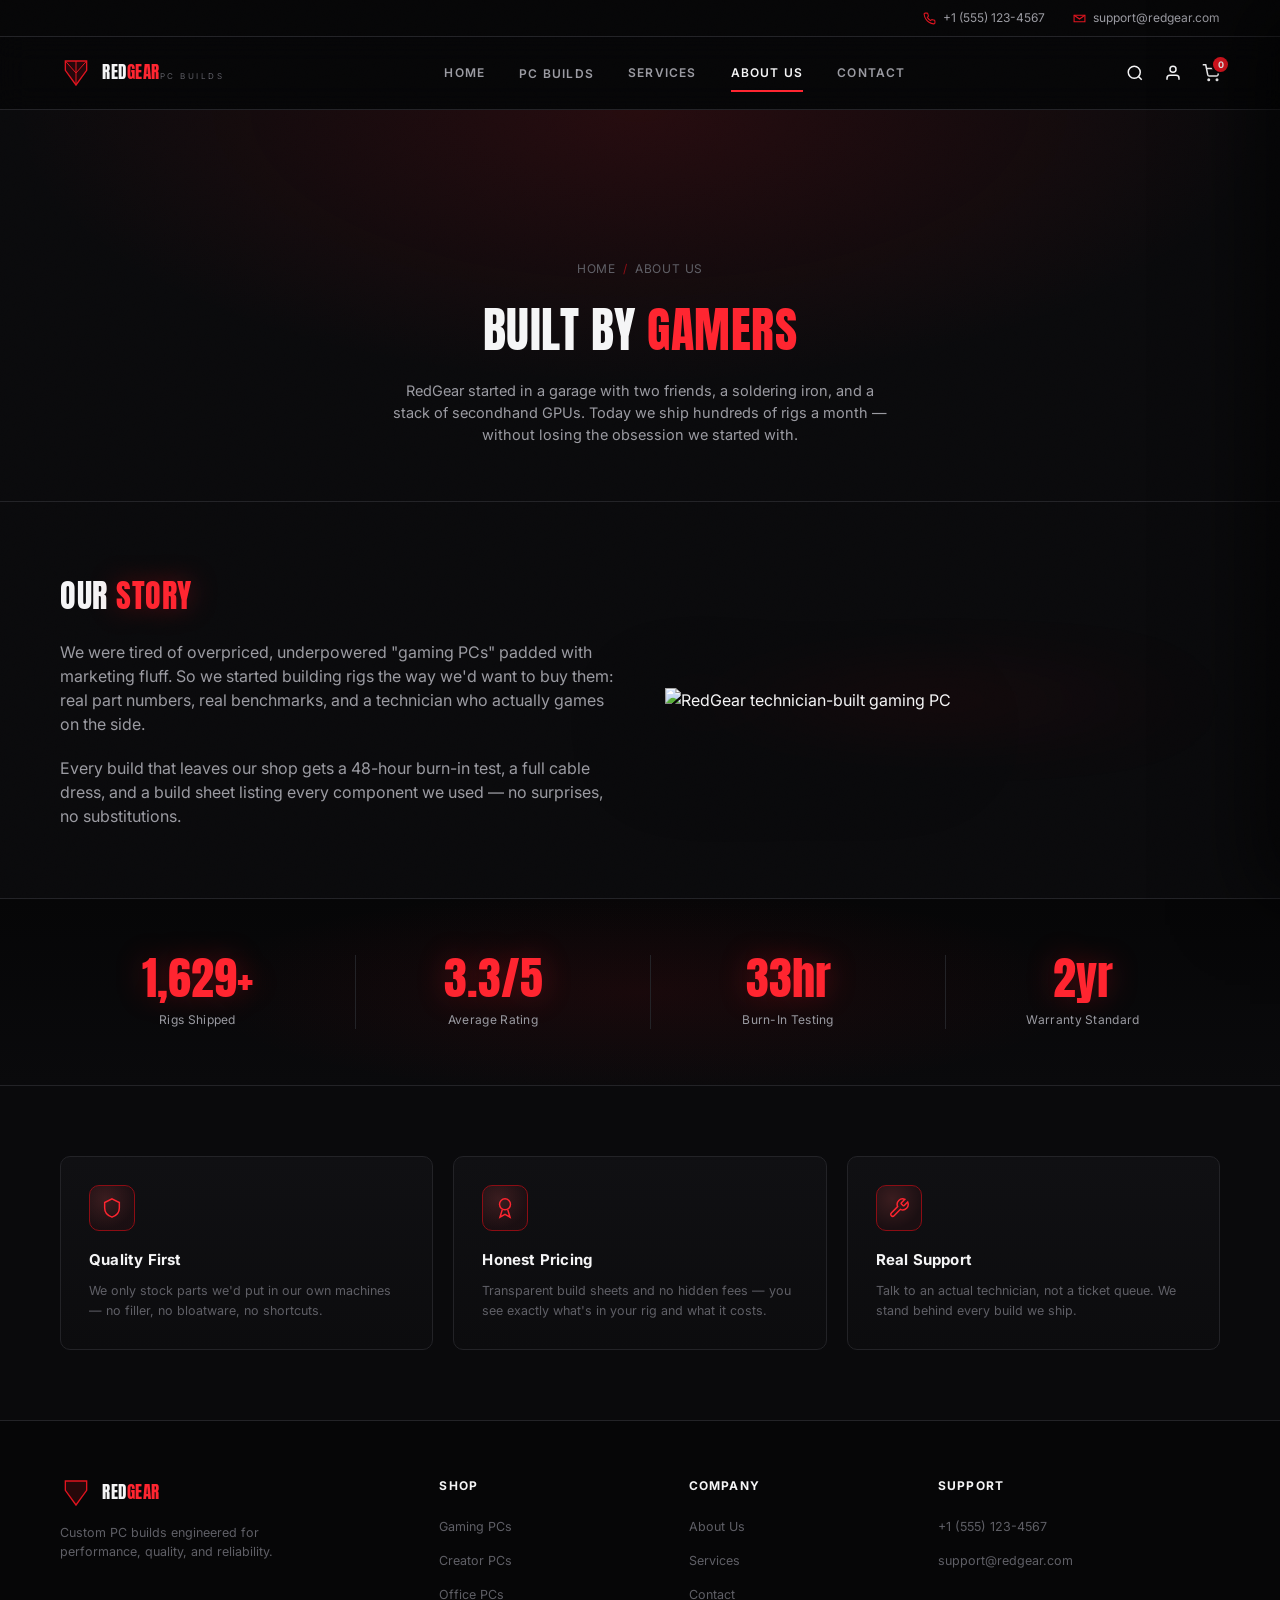
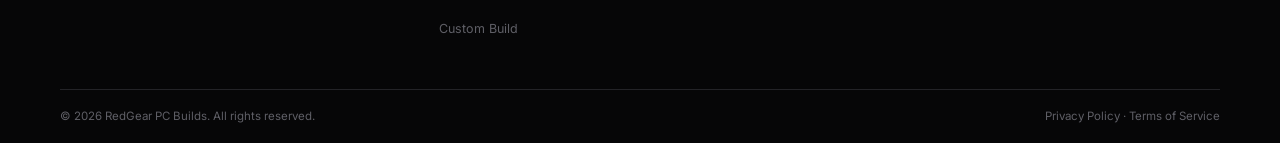
==== commit fb0d2e18: "Update about.html" ====
--- a/about.html
+++ b/about.html
@@ -53,7 +53,7 @@
     </div>
     <div class="reveal reveal-delay-1" style="position:relative;">
       <div style="position:absolute; inset:-15%; background:radial-gradient(ellipse 55% 55% at center, rgba(224,20,31,0.3), transparent 72%); filter:blur(35px); z-index:0;"></div>
-      <img src="images/hero-pc.jpg" alt="RedGear technician-built gaming PC" style="position:relative; z-index:1; width:100%; border-radius:12px; -webkit-mask-image:radial-gradient(ellipse 80% 82% at center, black 60%, transparent 100%); mask-image:radial-gradient(ellipse 80% 82% at center, black 60%, transparent 100%);">
+      <img src="images/pc-cutout.png" alt="RedGear technician-built gaming PC" style="position:relative; z-index:1; width:100%; filter:drop-shadow(0 30px 50px rgba(0,0,0,0.6)) drop-shadow(0 0 40px rgba(224,20,31,0.15));">
     </div>
   </div>
 </section>
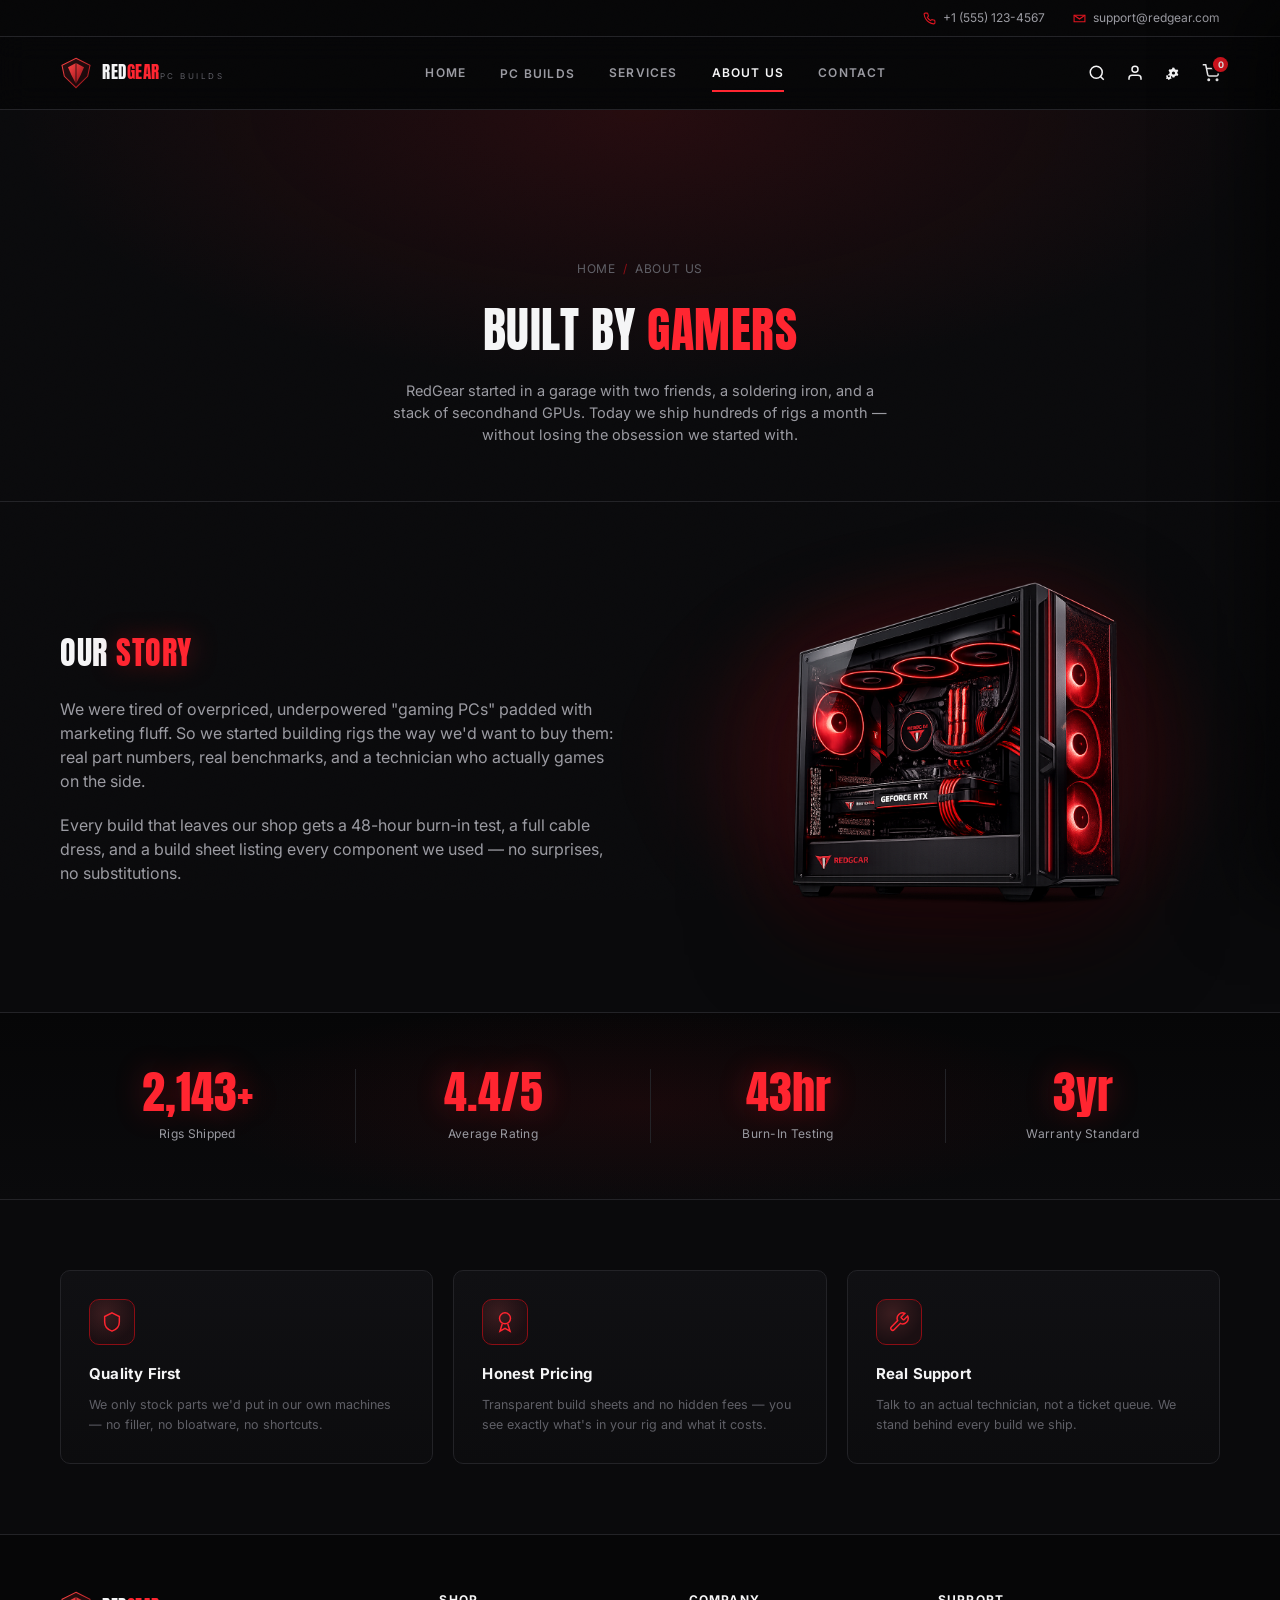
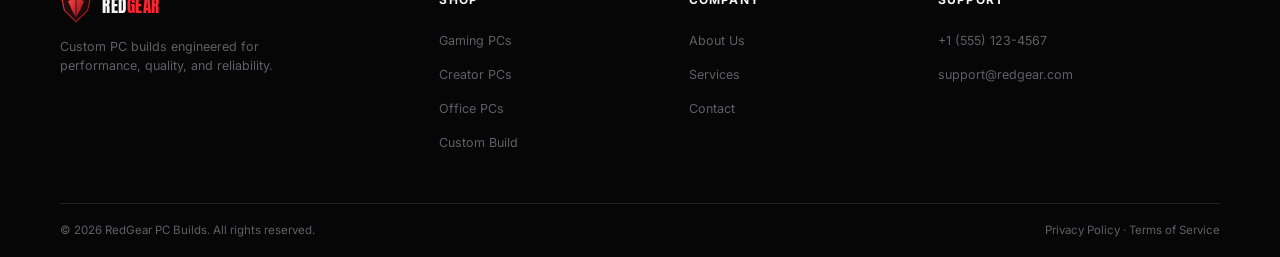
==== commit 1e62ceb5: "Update about.html" ====
--- a/about.html
+++ b/about.html
@@ -4,8 +4,16 @@
 <meta charset="UTF-8">
 <meta name="viewport" content="width=device-width, initial-scale=1.0">
 <title>About Us — RedGear PC Builds</title>
+<link rel="icon" type="image/svg+xml" href="favicon.svg">
 <link rel="preconnect" href="https://fonts.googleapis.com">
 <link href="https://fonts.googleapis.com/css2?family=Anton&family=Inter:wght@400;500;600;700;800&display=swap" rel="stylesheet">
+<meta property="og:title" content="About Us — RedGear PC Builds">
+<meta property="og:description" content="RedGear started in a garage with two friends and a soldering iron. Learn our story.">
+<meta property="og:type" content="website">
+<meta property="og:image" content="images/pc-cutout.png">
+<meta name="twitter:card" content="summary_large_image">
+<meta name="twitter:title" content="About Us — RedGear PC Builds">
+<meta name="twitter:description" content="RedGear started in a garage with two friends and a soldering iron. Learn our story.">
 <link rel="stylesheet" href="css/style.css">
 </head>
 <body>
@@ -17,11 +25,17 @@
 
 <header class="navbar"><div class="container">
   <a href="index.html" class="logo">
-    <svg class="logo-mark" viewBox="0 0 48 48" fill="none"><path d="M8 6 L40 6 L40 20 L24 42 L8 20 Z" fill="currentColor" opacity="0.15"/><path d="M8 6 L40 6 L40 20 L24 42 L8 20 Z" stroke="currentColor" stroke-width="2" fill="none"/><path d="M24 6 L24 42 M8 6 L24 24 L40 6" stroke="currentColor" stroke-width="1.5"/></svg>
+    <svg class="logo-mark" viewBox="0 0 48 48" fill="none">
+        <defs><linearGradient id="lgGrad" x1="0" y1="0" x2="1" y2="1"><stop offset="0%" stop-color="#ff4545"/><stop offset="100%" stop-color="#8c0d14"/></linearGradient></defs>
+        <path d="M24 2 L45 12.5 L41.5 29 L24 46 L6.5 29 L3 12.5 Z" fill="url(#lgGrad)" opacity="0.14"/>
+        <path d="M24 2 L45 12.5 L41.5 29 L24 46 L6.5 29 L3 12.5 Z" stroke="url(#lgGrad)" stroke-width="1.6"/>
+        <path d="M24 9 L36 15.5 L31 27 L24 40 L17 27 L12 15.5 Z" fill="url(#lgGrad)"/>
+        <path d="M24 9 L24 40" stroke="#0a0a0c" stroke-width="1.1"/>
+      </svg>
     <span><span class="logo-text">RED<span class="accent">GEAR</span></span><span class="logo-sub">PC BUILDS</span></span>
   </a>
   <nav class="nav-links">
-    <a href="index.html">Home</a><a href="builds.html">PC Builds</a><a href="services.html">Services</a><a href="about.html" class="active">About Us</a><a href="contact.html">Contact</a>
+    <a href="index.html" data-i18n="home">Home</a><a href="builds.html" data-i18n="builds">PC Builds</a><a href="services.html" data-i18n="services">Services</a><a href="about.html" class="active" data-i18n="about">About Us</a><a href="contact.html" data-i18n="contact">Contact</a>
   </nav>
   <div class="nav-icons">
     <button aria-label="Search"><svg viewBox="0 0 24 24" fill="none" stroke="currentColor" stroke-width="2"><circle cx="11" cy="11" r="8"/><path d="M21 21l-4.35-4.35"/></svg></button>
@@ -33,12 +47,12 @@
 
 <div class="mobile-nav" id="mobileNav">
   <button class="mobile-nav-close" id="mobileNavClose"><svg viewBox="0 0 24 24" fill="none" stroke="currentColor" stroke-width="2"><path d="M18 6L6 18M6 6l12 12"/></svg></button>
-  <a href="index.html">Home</a><a href="builds.html">PC Builds</a><a href="services.html">Services</a><a href="about.html">About Us</a><a href="contact.html">Contact</a>
+  <a href="index.html" data-i18n="home">Home</a><a href="builds.html" data-i18n="builds">PC Builds</a><a href="services.html" data-i18n="services">Services</a><a href="about.html" data-i18n="about">About Us</a><a href="contact.html" data-i18n="contact">Contact</a>
 </div>
 
 <section class="page-hero">
   <div class="container">
-    <div class="breadcrumb"><a href="index.html">Home</a><span class="sep">/</span><span>About Us</span></div>
+    <div class="breadcrumb"><a href="index.html" data-i18n="home">Home</a><span class="sep">/</span><span>About Us</span></div>
     <h1>Built By <span>Gamers</span></h1>
     <p>RedGear started in a garage with two friends, a soldering iron, and a stack of secondhand GPUs. Today we ship hundreds of rigs a month — without losing the obsession we started with.</p>
   </div>
@@ -107,12 +121,18 @@
   <div class="container">
     <div class="footer-grid">
       <div class="footer-brand">
-        <a href="index.html" class="logo"><svg class="logo-mark" viewBox="0 0 48 48" fill="none"><path d="M8 6 L40 6 L40 20 L24 42 L8 20 Z" fill="currentColor" opacity="0.15"/><path d="M8 6 L40 6 L40 20 L24 42 L8 20 Z" stroke="currentColor" stroke-width="2" fill="none"/></svg><span><span class="logo-text">RED<span class="accent">GEAR</span></span></span></a>
+        <a href="index.html" class="logo"><svg class="logo-mark" viewBox="0 0 48 48" fill="none">
+        <defs><linearGradient id="lgGrad" x1="0" y1="0" x2="1" y2="1"><stop offset="0%" stop-color="#ff4545"/><stop offset="100%" stop-color="#8c0d14"/></linearGradient></defs>
+        <path d="M24 2 L45 12.5 L41.5 29 L24 46 L6.5 29 L3 12.5 Z" fill="url(#lgGrad)" opacity="0.14"/>
+        <path d="M24 2 L45 12.5 L41.5 29 L24 46 L6.5 29 L3 12.5 Z" stroke="url(#lgGrad)" stroke-width="1.6"/>
+        <path d="M24 9 L36 15.5 L31 27 L24 40 L17 27 L12 15.5 Z" fill="url(#lgGrad)"/>
+        <path d="M24 9 L24 40" stroke="#0a0a0c" stroke-width="1.1"/>
+      </svg><span><span class="logo-text">RED<span class="accent">GEAR</span></span></span></a>
         <p>Custom PC builds engineered for performance, quality, and reliability.</p>
       </div>
-      <div class="footer-col"><h5>Shop</h5><ul><li><a href="builds.html?cat=gaming">Gaming PCs</a></li><li><a href="builds.html?cat=creator">Creator PCs</a></li><li><a href="builds.html?cat=office">Office PCs</a></li><li><a href="builder.html">Custom Build</a></li></ul></div>
-      <div class="footer-col"><h5>Company</h5><ul><li><a href="about.html">About Us</a></li><li><a href="services.html">Services</a></li><li><a href="contact.html">Contact</a></li></ul></div>
-      <div class="footer-col"><h5>Support</h5><ul><li><a href="tel:+15551234567">+1 (555) 123-4567</a></li><li><a href="mailto:support@redgear.com">support@redgear.com</a></li></ul></div>
+      <div class="footer-col"><h5 data-i18n="shop">Shop</h5><ul><li><a href="builds.html?cat=gaming">Gaming PCs</a></li><li><a href="builds.html?cat=creator">Creator PCs</a></li><li><a href="builds.html?cat=office">Office PCs</a></li><li><a href="builder.html">Custom Build</a></li></ul></div>
+      <div class="footer-col"><h5 data-i18n="company">Company</h5><ul><li><a href="about.html" data-i18n="about">About Us</a></li><li><a href="services.html" data-i18n="services">Services</a></li><li><a href="contact.html" data-i18n="contact">Contact</a></li></ul></div>
+      <div class="footer-col"><h5 data-i18n="support">Support</h5><ul><li><a href="tel:+15551234567">+1 (555) 123-4567</a></li><li><a href="mailto:support@redgear.com">support@redgear.com</a></li></ul></div>
     </div>
     <div class="footer-bottom"><span>© 2026 RedGear PC Builds. All rights reserved.</span><span>Privacy Policy · Terms of Service</span></div>
   </div>
--- a/css/style.css
+++ b/css/style.css
@@ -420,8 +420,7 @@
   max-width: 400px;
   flex: 1.4;
   display: block;
-  -webkit-mask-image: radial-gradient(ellipse 68% 70% at center, black 35%, transparent 92%);
-  mask-image: radial-gradient(ellipse 68% 70% at center, black 35%, transparent 92%);
+  filter: drop-shadow(0 30px 50px rgba(0,0,0,0.6)) drop-shadow(0 0 40px rgba(224,20,31,0.15));
   animation: heroFloat 6s ease-in-out infinite;
 }
 @keyframes heroFloat {
@@ -570,7 +569,34 @@
   height: 168px;
   overflow: hidden;
   background: linear-gradient(160deg, #1a1a1e, #0c0c0e);
-}
+  display: flex;
+  align-items: center;
+  justify-content: center;
+}
+.build-card-media::before {
+  content: '';
+  position: absolute;
+  width: 70%; height: 70%;
+  top: 15%; left: 15%;
+  background: radial-gradient(ellipse, rgba(224,20,31,0.25), transparent 70%);
+  filter: blur(20px);
+  z-index: 0;
+}
+.card-photo {
+  position: relative;
+  z-index: 1;
+  width: 82%;
+  height: 82%;
+  object-fit: contain;
+  filter: drop-shadow(0 14px 20px rgba(0,0,0,0.5));
+  transition: transform 0.6s var(--ease);
+}
+.img-fallback .card-photo { display: none; }
+
+.build-card:hover .card-photo { transform: scale(1.08); }
+.filter-creator { filter: drop-shadow(0 14px 20px rgba(0,0,0,0.5)) hue-rotate(190deg) saturate(1.3); }
+.filter-office { filter: drop-shadow(0 14px 20px rgba(0,0,0,0.5)) saturate(0.15) brightness(1.05); }
+.filter-custom { filter: drop-shadow(0 14px 20px rgba(0,0,0,0.5)) hue-rotate(265deg) saturate(1.4); }
 .build-card-media svg { width: 100%; height: 100%; transition: transform 0.6s var(--ease); }
 .build-card:hover .build-card-media svg { transform: scale(1.08); }
 .build-card-media::after {
@@ -670,6 +696,9 @@
   position: relative;
   overflow: hidden;
 }
+@media (max-width: 900px) {
+  .page-hero { padding: 110px 0 40px; }
+}
 .page-hero h1 {
   font-family: var(--font-display);
   font-weight: 400;
@@ -895,6 +924,18 @@
   pointer-events: none;
 }
 .preview-mount svg { width: 100%; max-height: 270px; position: relative; z-index: 1; filter: drop-shadow(0 14px 22px rgba(0,0,0,0.5)); }
+
+.photo-reveal-wrap { position: relative; width: 100%; max-width: 300px; margin: 0 auto; }
+.photo-base, .photo-color {
+  width: 100%;
+  display: block;
+  filter: drop-shadow(0 14px 22px rgba(0,0,0,0.55));
+}
+.photo-color {
+  position: absolute;
+  top: 0; left: 0;
+  transition: clip-path 0.6s var(--ease-soft);
+}
 
 .preview-placeholder { text-align: center; color: var(--grey-dim); padding: 30px 10px; }
 .preview-placeholder svg { width: 36px; height: 36px; margin: 0 auto 12px; opacity: 0.4; }
@@ -1193,13 +1234,15 @@
   to { opacity: 1; transform: translateX(0); }
 }
 .cart-item-icon {
-  width: 46px; height: 46px;
+  width: 54px; height: 54px;
   border-radius: 8px;
-  background: radial-gradient(circle at 35% 30%, rgba(255,90,90,0.25), rgba(224,20,31,0.08) 70%);
+  background: radial-gradient(circle at 35% 30%, rgba(255,90,90,0.18), rgba(10,10,12,0.6) 70%);
   border: 1px solid var(--red-dark);
   display: flex; align-items: center; justify-content: center;
   color: var(--red-bright);
   flex-shrink: 0;
+  overflow: hidden;
+  padding: 4px;
 }
 .cart-item-icon svg { width: 20px; height: 20px; }
 .cart-item-info { flex: 1; min-width: 0; }
@@ -1395,7 +1438,41 @@
 .account-panel-body input:focus { outline: none; border-color: var(--red-bright); }
 .account-divider { display: flex; align-items: center; gap: 12px; color: var(--grey-dim); font-size: 11px; text-transform: uppercase; letter-spacing: 1px; }
 .account-divider::before, .account-divider::after { content: ''; flex: 1; height: 1px; background: var(--border); }
-.account-footnote { text-align: center; font-size: 12.5px; color: var(--grey-dim); margin-top: 4px; }
+.account-footnote { text-align: center; font-size: 12.5px; color: var(--grey-dim); margin-top: 4px; line-height: 1.6; }
+
+.google-btn-mount { display: flex; justify-content: center; min-height: 44px; }
+.google-btn-mount iframe { border-radius: 20px !important; }
+
+.account-gate-msg {
+  font-size: 12.5px;
+  color: var(--red-bright);
+  background: rgba(224,20,31,0.08);
+  border: 1px solid rgba(224,20,31,0.25);
+  border-radius: 8px;
+  padding: 10px 14px;
+  text-align: center;
+  line-height: 1.5;
+}
+
+.account-profile {
+  display: flex;
+  align-items: center;
+  gap: 14px;
+  padding: 14px;
+  background: var(--panel-light);
+  border: 1px solid var(--border);
+  border-radius: 10px;
+  margin-bottom: 6px;
+}
+.account-profile img {
+  width: 48px; height: 48px;
+  border-radius: 50%;
+  border: 2px solid var(--red-dark);
+  object-fit: cover;
+  flex-shrink: 0;
+}
+.account-profile-name { font-size: 14px; font-weight: 700; color: var(--white); }
+.account-profile-email { font-size: 12px; color: var(--grey-dim); margin-top: 2px; }
 .account-footnote a { color: var(--red-bright); font-weight: 600; }
 
 /* ==========================================================================
@@ -1446,3 +1523,239 @@
   transition: left 0.6s var(--ease);
 }
 .btn:hover::before { left: 130%; }
+
+/* ==========================================================================
+   Mobile refinement pass
+   ========================================================================== */
+
+@media (max-width: 900px) {
+  /* Builder: tighten spacing, keep prices from crowding the edge */
+  .builder-wrap { padding: 30px 0 60px; gap: 20px; }
+  .part-card-head { padding: 14px 16px; }
+  .part-card-title { font-size: 12.5px; }
+  .part-card-selected { font-size: 10.5px; }
+  .option-list { padding: 12px 14px 16px; gap: 8px; }
+  .option { padding: 10px 12px; gap: 10px; flex-wrap: wrap; }
+  .option-name { font-size: 12.5px; }
+  .option-desc { white-space: normal; }
+  .option-price { font-size: 12px; }
+  .option-icon { width: 34px; height: 34px; }
+  .preview-card { padding: 14px; }
+  .summary-card { padding: 20px; }
+
+  /* Cart drawer: full width on small phones */
+  .cart-drawer { width: 100vw; max-width: 100vw; }
+  .account-panel { width: 92vw; }
+
+  /* Search overlay: smaller type so it doesn't overflow */
+  .search-box input { font-size: 16px; } .search-box svg { width: 20px; height: 20px; } .search-overlay-inner { padding: 0 18px; }
+  .search-suggest { gap: 8px; }
+
+  /* Nav icons: a little breathing room */
+  .nav-icons { gap: 16px; }
+  .navbar .container { height: 64px; }
+  .logo-mark { width: 28px; height: 28px; }
+  .logo-text { font-size: 15px; }
+
+  /* Feature strip: stack cleanly */
+  .feature-strip .container { padding: 26px 20px; }
+
+  /* Content sections: reduce vertical rhythm */
+  .content-section { padding: 46px 0; }
+  .builds-section { padding: 54px 0 50px; }
+  .two-col { gap: 34px; }
+
+  /* Footer: single column, tighter */
+  .footer { padding: 44px 0 0; }
+  .footer-grid { grid-template-columns: 1fr; gap: 34px; padding-bottom: 34px; }
+
+  .contact-form { gap: 14px; }
+  .hero-eyebrow { font-size: 9.5px; }
+}
+
+@media (max-width: 480px) {
+  .container { padding: 0 16px; }
+  .hero-title { font-size: clamp(34px, 11vw, 48px); }
+  .section-title { font-size: 22px; }
+  .btn { padding: 12px 18px; font-size: 11px; }
+  .build-grid { gap: 14px; }
+  .stats-grid, .trust-grid { grid-template-columns: 1fr 1fr; }
+  .process-steps { grid-template-columns: 1fr; gap: 26px; }
+  .grid-3 { gap: 14px; }
+  .cart-drawer-head, .cart-drawer-body, .cart-drawer-foot { padding-left: 18px; padding-right: 18px; }
+  .hero-reviews { gap: 8px; }
+  .topbar-right { gap: 14px; }
+}
+
+.builder-section { padding-top: 60px; }
+@media (max-width: 900px) { .builder-section { padding-top: 30px; } }
+
+/* ==========================================================================
+   Star Ratings & Reviews
+   ========================================================================== */
+
+.star-row { display: inline-flex; gap: 2px; }
+.star-wrap { position: relative; display: inline-block; }
+.star-bg { color: #333338; display: block; }
+.star-fill { position: absolute; top: 0; left: 0; overflow: hidden; display: block; }
+.star-fill svg { color: #ffb020; display: block; }
+
+.rating-line { display: flex; align-items: center; gap: 7px; margin: 4px 0 10px; }
+.rating-count { font-size: 11.5px; color: var(--grey-dim); }
+.write-review-link {
+  font-size: 11px;
+  color: var(--red-bright);
+  font-weight: 600;
+  margin-left: auto;
+  transition: color 0.2s;
+}
+.write-review-link:hover { color: var(--white); }
+
+.star-picker { display: flex; gap: 8px; justify-content: center; margin: 6px 0 16px; }
+.star-pick-btn { width: 32px; height: 32px; color: #333338; transition: color 0.2s, transform 0.2s; }
+.star-pick-btn svg { width: 100%; height: 100%; }
+.star-pick-btn:hover { transform: scale(1.15); }
+.star-pick-btn.active { color: #ffb020; }
+.review-target-name { text-align: center; font-size: 13px; color: var(--grey); margin-bottom: 4px; }
+
+#reviewPanel textarea {
+  width: 100%;
+  background: var(--panel-light);
+  border: 1px solid var(--border);
+  border-radius: 8px;
+  padding: 12px 14px;
+  color: var(--white);
+  font-family: var(--font-body);
+  font-size: 13px;
+  resize: vertical;
+  margin-bottom: 14px;
+  transition: border-color 0.25s, box-shadow 0.25s;
+}
+#reviewPanel textarea:focus { outline: none; border-color: var(--red-bright); box-shadow: 0 0 0 3px rgba(224,20,31,0.12); }
+
+.my-review-item {
+  padding: 14px;
+  background: var(--panel-light);
+  border: 1px solid var(--border);
+  border-radius: 8px;
+  margin-bottom: 10px;
+}
+.my-review-head { display: flex; justify-content: space-between; align-items: center; margin-bottom: 6px; }
+.my-review-build { font-size: 12.5px; font-weight: 700; }
+.my-review-date { font-size: 10.5px; color: var(--grey-dim); }
+.my-review-comment { font-size: 12px; color: var(--grey); line-height: 1.5; margin-top: 6px; }
+.my-review-remove { font-size: 10.5px; color: var(--grey-dim); margin-top: 8px; transition: color 0.2s; }
+.my-review-remove:hover { color: var(--red-bright); }
+
+.profile-field-label {
+  display: block;
+  font-size: 11px;
+  letter-spacing: 0.6px;
+  text-transform: uppercase;
+  color: var(--grey-dim);
+  margin-bottom: 14px;
+}
+.profile-field-label input {
+  width: 100%;
+  margin-top: 7px;
+  background: var(--panel-light);
+  border: 1px solid var(--border);
+  border-radius: 6px;
+  padding: 10px 12px;
+  color: var(--white);
+  font-family: var(--font-body);
+  font-size: 13px;
+  text-transform: none;
+  letter-spacing: normal;
+  transition: border-color 0.25s, box-shadow 0.25s;
+}
+.profile-field-label input:focus { outline: none; border-color: var(--red-bright); box-shadow: 0 0 0 3px rgba(224,20,31,0.12); }
+#myReviewsList { max-height: 240px; overflow-y: auto; margin-bottom: 4px; }
+
+/* ==========================================================================
+   Settings: two spinning gears icon + panel controls
+   ========================================================================== */
+
+.settings-gear-btn {
+  width: 20px; height: 20px;
+  color: var(--white);
+  position: relative;
+  transition: color 0.25s;
+}
+.settings-gear-btn:hover { color: var(--red-bright); }
+.settings-gear-btn svg { width: 100%; height: 100%; overflow: visible; }
+
+.gear { transform-origin: center; transition: opacity 0.2s; }
+.gear-back {
+  transform-origin: 21px 20px;
+  animation: gearSpinCW 9s linear infinite;
+}
+.gear-small {
+  transform-origin: 10.75px 27.2px;
+  animation: gearSpinCCW 6s linear infinite;
+}
+.gear-front { display: none; }
+
+.settings-gear-btn:hover .gear-back { animation-duration: 2.2s; }
+.settings-gear-btn:hover .gear-small { animation-duration: 1.5s; }
+
+@keyframes gearSpinCW { to { transform: rotate(360deg); } }
+@keyframes gearSpinCCW { to { transform: rotate(-360deg); } }
+
+body.anims-off .pulse-glow,
+body.anims-off .rgb-cycle,
+body.anims-off .glass-sweep,
+body.anims-off .ambient-breathe,
+body.anims-off .fan-spin,
+body.anims-off .gear-back,
+body.anims-off .gear-small {
+  animation: none !important;
+}
+
+.profile-field-label select {
+  width: 100%;
+  margin-top: 7px;
+  background: var(--panel-light);
+  border: 1px solid var(--border);
+  border-radius: 6px;
+  padding: 10px 12px;
+  color: var(--white);
+  font-family: var(--font-body);
+  font-size: 13px;
+  text-transform: none;
+  letter-spacing: normal;
+  cursor: pointer;
+  transition: border-color 0.25s;
+}
+.profile-field-label select:focus { outline: none; border-color: var(--red-bright); }
+
+.settings-toggle-row {
+  display: flex;
+  align-items: center;
+  justify-content: space-between;
+  gap: 14px;
+  padding: 12px 0;
+  border-bottom: 1px solid var(--border);
+}
+.settings-toggle-label { font-size: 13px; font-weight: 600; }
+.settings-toggle-sub { font-size: 11px; color: var(--grey-dim); margin-top: 2px; }
+
+.toggle-switch {
+  width: 40px; height: 22px;
+  border-radius: 20px;
+  background: var(--panel-light);
+  border: 1px solid var(--border);
+  position: relative;
+  flex-shrink: 0;
+  transition: background 0.25s, border-color 0.25s;
+}
+.toggle-knob {
+  position: absolute;
+  top: 2px; left: 2px;
+  width: 16px; height: 16px;
+  border-radius: 50%;
+  background: var(--grey);
+  transition: transform 0.25s var(--ease), background 0.25s;
+}
+.toggle-switch.active { background: rgba(224,20,31,0.25); border-color: var(--red-bright); }
+.toggle-switch.active .toggle-knob { transform: translateX(18px); background: var(--red-bright); }
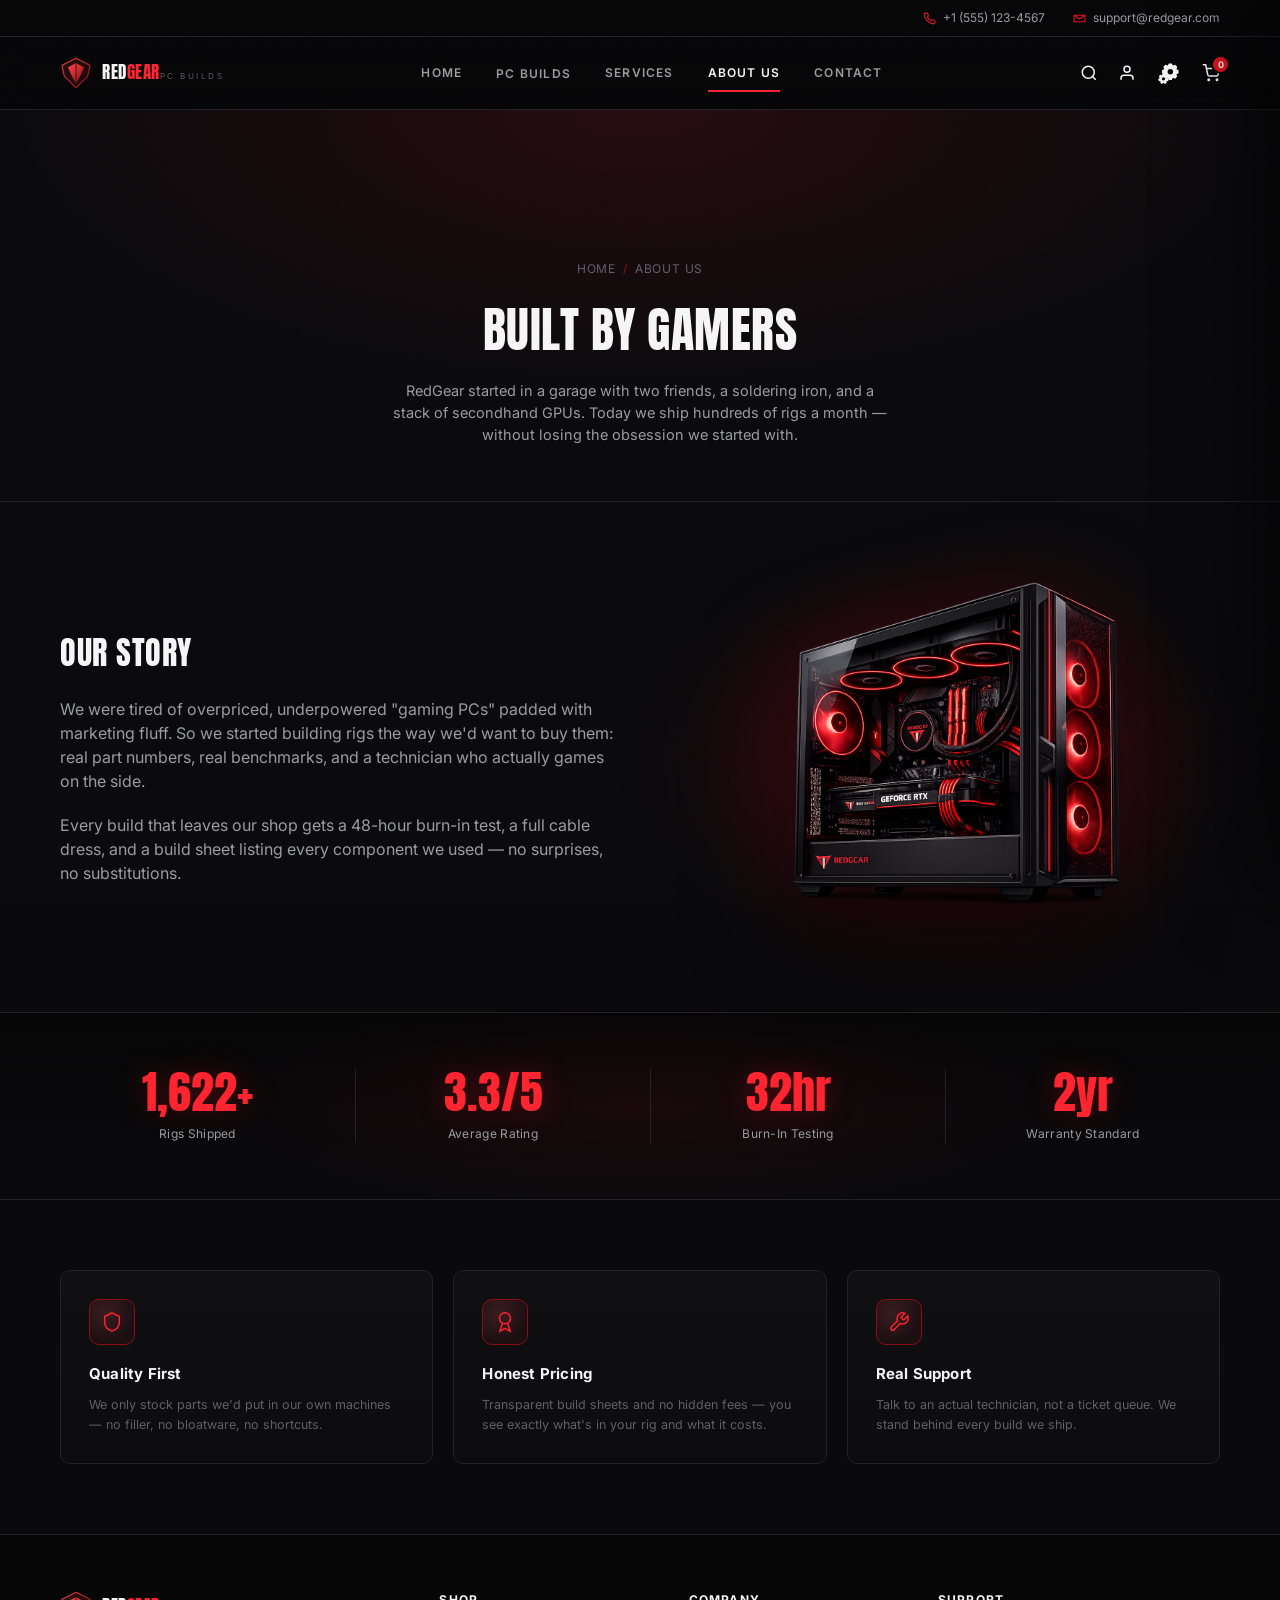
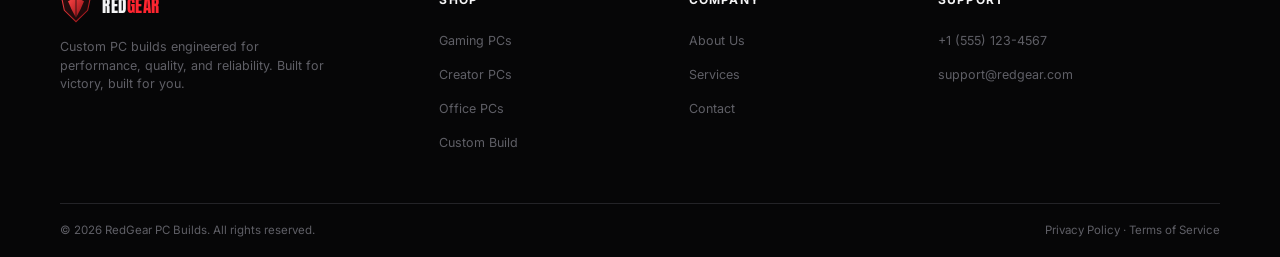
==== commit 26c5adfb: "Update about.html" ====
--- a/about.html
+++ b/about.html
@@ -38,10 +38,10 @@
     <a href="index.html" data-i18n="home">Home</a><a href="builds.html" data-i18n="builds">PC Builds</a><a href="services.html" data-i18n="services">Services</a><a href="about.html" class="active" data-i18n="about">About Us</a><a href="contact.html" data-i18n="contact">Contact</a>
   </nav>
   <div class="nav-icons">
-    <button aria-label="Search"><svg viewBox="0 0 24 24" fill="none" stroke="currentColor" stroke-width="2"><circle cx="11" cy="11" r="8"/><path d="M21 21l-4.35-4.35"/></svg></button>
-    <button aria-label="Account"><svg viewBox="0 0 24 24" fill="none" stroke="currentColor" stroke-width="2"><path d="M20 21v-2a4 4 0 0 0-4-4H8a4 4 0 0 0-4 4v2"/><circle cx="12" cy="7" r="4"/></svg></button>
-    <button aria-label="Cart" style="position:relative;"><svg viewBox="0 0 24 24" fill="none" stroke="currentColor" stroke-width="2"><circle cx="9" cy="21" r="1"/><circle cx="20" cy="21" r="1"/><path d="M1 1h4l2.68 13.39a2 2 0 0 0 2 1.61h9.72a2 2 0 0 0 2-1.61L23 6H6"/></svg><span class="cart-count" id="cartCount">0</span></button>
-    <button class="nav-toggle" id="navToggle" aria-label="Menu"><span></span><span></span><span></span></button>
+    <button aria-label="Search" data-i18n-title="navSearch"><svg viewBox="0 0 24 24" fill="none" stroke="currentColor" stroke-width="2"><circle cx="11" cy="11" r="8"/><path d="M21 21l-4.35-4.35"/></svg></button>
+    <button aria-label="Account" data-i18n-title="navAccount"><svg viewBox="0 0 24 24" fill="none" stroke="currentColor" stroke-width="2"><path d="M20 21v-2a4 4 0 0 0-4-4H8a4 4 0 0 0-4 4v2"/><circle cx="12" cy="7" r="4"/></svg></button>
+    <button aria-label="Cart" data-i18n-title="navCart" style="position:relative;"><svg viewBox="0 0 24 24" fill="none" stroke="currentColor" stroke-width="2"><circle cx="9" cy="21" r="1"/><circle cx="20" cy="21" r="1"/><path d="M1 1h4l2.68 13.39a2 2 0 0 0 2 1.61h9.72a2 2 0 0 0 2-1.61L23 6H6"/></svg><span class="cart-count" id="cartCount">0</span></button>
+    <button class="nav-toggle" id="navToggle" aria-label="Menu" data-i18n-title="navMenu"><span></span><span></span><span></span></button>
   </div>
 </div></header>
 
@@ -52,18 +52,18 @@
 
 <section class="page-hero">
   <div class="container">
-    <div class="breadcrumb"><a href="index.html" data-i18n="home">Home</a><span class="sep">/</span><span>About Us</span></div>
-    <h1>Built By <span>Gamers</span></h1>
-    <p>RedGear started in a garage with two friends, a soldering iron, and a stack of secondhand GPUs. Today we ship hundreds of rigs a month — without losing the obsession we started with.</p>
+    <div class="breadcrumb"><a href="index.html" data-i18n="breadcrumbHome">Home</a><span class="sep">/</span><span data-i18n="about">About Us</span></div>
+    <h1 data-i18n="aboutPageTitle">Built By Gamers</h1>
+    <p data-i18n="aboutPageDesc">RedGear started in a garage with two friends, a soldering iron, and a stack of secondhand GPUs. Today we ship hundreds of rigs a month — without losing the obsession we started with.</p>
   </div>
 </section>
 
 <section class="content-section">
   <div class="container two-col">
     <div class="reveal">
-      <h2 class="section-title" style="font-size:32px;">OUR <span>STORY</span></h2>
-      <p style="color:var(--grey);margin:20px 0;">We were tired of overpriced, underpowered "gaming PCs" padded with marketing fluff. So we started building rigs the way we'd want to buy them: real part numbers, real benchmarks, and a technician who actually games on the side.</p>
-      <p style="color:var(--grey);">Every build that leaves our shop gets a 48-hour burn-in test, a full cable dress, and a build sheet listing every component we used — no surprises, no substitutions.</p>
+      <h2 class="section-title" style="font-size:32px;" data-i18n="aboutStoryHeading">OUR STORY</h2>
+      <p style="color:var(--grey);margin:20px 0;" data-i18n="aboutStoryP1">We were tired of overpriced, underpowered "gaming PCs" padded with marketing fluff. So we started building rigs the way we'd want to buy them: real part numbers, real benchmarks, and a technician who actually games on the side.</p>
+      <p style="color:var(--grey);" data-i18n="aboutStoryP2">Every build that leaves our shop gets a 48-hour burn-in test, a full cable dress, and a build sheet listing every component we used — no surprises, no substitutions.</p>
     </div>
     <div class="reveal reveal-delay-1" style="position:relative;">
       <div style="position:absolute; inset:-15%; background:radial-gradient(ellipse 55% 55% at center, rgba(224,20,31,0.3), transparent 72%); filter:blur(35px); z-index:0;"></div>
@@ -77,19 +77,19 @@
     <div class="stats-grid">
       <div class="stat-item reveal">
         <div class="stat-number"><span data-count="2400" data-suffix="+">0</span></div>
-        <div class="stat-label">Rigs Shipped</div>
+        <div class="stat-label" data-i18n="aboutStatRigs">Rigs Shipped</div>
       </div>
       <div class="stat-item reveal reveal-delay-1">
         <div class="stat-number"><span data-count="4.9" data-suffix="/5">0</span></div>
-        <div class="stat-label">Average Rating</div>
+        <div class="stat-label" data-i18n="aboutStatRating">Average Rating</div>
       </div>
       <div class="stat-item reveal reveal-delay-2">
         <div class="stat-number"><span data-count="48" data-suffix="hr">0</span></div>
-        <div class="stat-label">Burn-In Testing</div>
+        <div class="stat-label" data-i18n="aboutStatBurnin">Burn-In Testing</div>
       </div>
       <div class="stat-item reveal reveal-delay-3">
         <div class="stat-number"><span data-count="3" data-suffix="yr">0</span></div>
-        <div class="stat-label">Warranty Standard</div>
+        <div class="stat-label" data-i18n="aboutStatWarranty">Warranty Standard</div>
       </div>
     </div>
   </div>
@@ -100,18 +100,18 @@
     <div class="grid-3">
       <div class="info-card reveal">
         <div class="info-icon-badge"><svg viewBox="0 0 24 24" fill="none" stroke="currentColor" stroke-width="1.6"><path d="M12 2l8 4v6c0 5-3.5 8.5-8 10-4.5-1.5-8-5-8-10V6z"/></svg></div>
-        <h4>Quality First</h4>
-        <p>We only stock parts we'd put in our own machines — no filler, no bloatware, no shortcuts.</p>
+        <h4 data-i18n="aboutValue1Title">Quality First</h4>
+        <p data-i18n="aboutValue1Desc">We only stock parts we'd put in our own machines — no filler, no bloatware, no shortcuts.</p>
       </div>
       <div class="info-card reveal reveal-delay-1">
         <div class="info-icon-badge"><svg viewBox="0 0 24 24" fill="none" stroke="currentColor" stroke-width="1.6"><circle cx="12" cy="8" r="6"/><path d="M9 14L6.5 22 12 19l5.5 3L15 14"/></svg></div>
-        <h4>Honest Pricing</h4>
-        <p>Transparent build sheets and no hidden fees — you see exactly what's in your rig and what it costs.</p>
+        <h4 data-i18n="aboutValue2Title">Honest Pricing</h4>
+        <p data-i18n="aboutValue2Desc">Transparent build sheets and no hidden fees — you see exactly what's in your rig and what it costs.</p>
       </div>
       <div class="info-card reveal reveal-delay-2">
         <div class="info-icon-badge"><svg viewBox="0 0 24 24" fill="none" stroke="currentColor" stroke-width="1.6"><path d="M14.7 6.3a1 1 0 0 0 0 1.4l1.6 1.6a1 1 0 0 0 1.4 0l3.77-3.77a6 6 0 0 1-7.94 7.94l-6.91 6.91a2.12 2.12 0 0 1-3-3l6.91-6.91a6 6 0 0 1 7.94-7.94l-3.76 3.76z"/></svg></div>
-        <h4>Real Support</h4>
-        <p>Talk to an actual technician, not a ticket queue. We stand behind every build we ship.</p>
+        <h4 data-i18n="aboutValue3Title">Real Support</h4>
+        <p data-i18n="aboutValue3Desc">Talk to an actual technician, not a ticket queue. We stand behind every build we ship.</p>
       </div>
     </div>
   </div>
@@ -128,17 +128,17 @@
         <path d="M24 9 L36 15.5 L31 27 L24 40 L17 27 L12 15.5 Z" fill="url(#lgGrad)"/>
         <path d="M24 9 L24 40" stroke="#0a0a0c" stroke-width="1.1"/>
       </svg><span><span class="logo-text">RED<span class="accent">GEAR</span></span></span></a>
-        <p>Custom PC builds engineered for performance, quality, and reliability.</p>
+        <p data-i18n="footerBrandDesc">Custom PC builds engineered for performance, quality, and reliability.</p>
       </div>
-      <div class="footer-col"><h5 data-i18n="shop">Shop</h5><ul><li><a href="builds.html?cat=gaming">Gaming PCs</a></li><li><a href="builds.html?cat=creator">Creator PCs</a></li><li><a href="builds.html?cat=office">Office PCs</a></li><li><a href="builder.html">Custom Build</a></li></ul></div>
+      <div class="footer-col"><h5 data-i18n="shop">Shop</h5><ul><li><a href="builds.html?cat=gaming" data-i18n="catGamingTitle">Gaming PCs</a></li><li><a href="builds.html?cat=creator" data-i18n="catCreatorTitle">Creator PCs</a></li><li><a href="builds.html?cat=office" data-i18n="catOfficeTitle">Office PCs</a></li><li><a href="builder.html" data-i18n="customBuild">Custom Build</a></li></ul></div>
       <div class="footer-col"><h5 data-i18n="company">Company</h5><ul><li><a href="about.html" data-i18n="about">About Us</a></li><li><a href="services.html" data-i18n="services">Services</a></li><li><a href="contact.html" data-i18n="contact">Contact</a></li></ul></div>
       <div class="footer-col"><h5 data-i18n="support">Support</h5><ul><li><a href="tel:+15551234567">+1 (555) 123-4567</a></li><li><a href="mailto:support@redgear.com">support@redgear.com</a></li></ul></div>
     </div>
-    <div class="footer-bottom"><span>© 2026 RedGear PC Builds. All rights reserved.</span><span>Privacy Policy · Terms of Service</span></div>
+    <div class="footer-bottom"><span>© 2026 <span data-i18n="footerRightsLine">RedGear PC Builds. All rights reserved.</span></span><span data-i18n="footerLegal">Privacy Policy · Terms of Service</span></div>
   </div>
 </footer>
 
-<div class="toast" id="toast"><svg viewBox="0 0 24 24" fill="none" stroke="currentColor" stroke-width="2"><path d="M22 11.08V12a10 10 0 1 1-5.93-9.14"/><path d="M22 4L12 14.01l-3-3"/></svg><span id="toastMsg">Added to cart</span></div>
+<div class="toast" id="toast"><svg viewBox="0 0 24 24" fill="none" stroke="currentColor" stroke-width="2"><path d="M22 11.08V12a10 10 0 1 1-5.93-9.14"/><path d="M22 4L12 14.01l-3-3"/></svg><span id="toastMsg" data-i18n="toastAdded">Added to cart</span></div>
 
 <script src="js/script.js"></script>
 </body>
--- a/css/style.css
+++ b/css/style.css
@@ -755,18 +755,214 @@
 }
 
 /* ==========================================================================
-   PC Builder Page
+   PC Builder Page — sidebar layout
    ========================================================================== */
 
-.builder-wrap {
-  padding: 44px 0 90px;
+.builder-layout {
   display: grid;
-  grid-template-columns: 1fr 360px;
-  gap: 30px;
-  align-items: start;
-}
-
+  grid-template-columns: 1fr 380px;
+  gap: 32px;
+}
+.builder-main { min-width: 0; }
 .builder-steps { display: flex; flex-direction: column; gap: 14px; }
+
+.builder-sidebar {
+  display: flex;
+  flex-direction: column;
+  gap: 18px;
+}
+
+/* Live build preview */
+.preview-card {
+  position: sticky;
+  top: 92px;
+  background: linear-gradient(165deg, var(--panel), #0c0c0e);
+  border: 1px solid var(--border);
+  border-radius: 14px;
+  padding: 20px;
+  box-shadow: 0 24px 60px rgba(0,0,0,0.5), inset 0 1px 0 rgba(255,255,255,0.04);
+  overflow: hidden;
+}
+.preview-card::before {
+  content: '';
+  position: absolute; top: 0; left: 0; right: 0;
+  height: 1px;
+  background: linear-gradient(90deg, transparent, var(--red-bright), transparent);
+  opacity: 0.6;
+}
+.preview-card-head { display: flex; align-items: center; justify-content: space-between; margin-bottom: 14px; }
+.preview-card-head h3 { font-family: var(--font-display); font-size: 16px; text-transform: uppercase; letter-spacing: 0.5px; display: flex; align-items: center; gap: 8px; }
+.preview-card-head h3::before {
+  content: '';
+  width: 7px; height: 7px;
+  border-radius: 50%;
+  background: var(--red-bright);
+  box-shadow: 0 0 8px var(--red-bright);
+  animation: pulseGlow 2s ease-in-out infinite;
+}
+.preview-label {
+  font-size: 10px;
+  color: var(--red-bright);
+  font-weight: 700;
+  text-align: right;
+  max-width: 55%;
+  letter-spacing: 0.3px;
+  padding: 4px 10px;
+  background: rgba(224,20,31,0.1);
+  border: 1px solid rgba(224,20,31,0.25);
+  border-radius: 20px;
+}
+
+.preview-mount {
+  position: relative;
+  height: 260px;
+  display: flex;
+  align-items: center;
+  justify-content: center;
+  border-radius: 10px;
+  overflow: hidden;
+  margin-bottom: 14px;
+  background:
+    radial-gradient(ellipse 70% 60% at 50% 45%, rgba(224,20,31,0.16), transparent 70%),
+    radial-gradient(ellipse 100% 100% at 50% 100%, #1a0508, #050506 60%);
+  box-shadow: inset 0 0 40px rgba(0,0,0,0.6), inset 0 0 0 1px rgba(255,255,255,0.04);
+}
+.preview-mount::after {
+  content: '';
+  position: absolute;
+  bottom: 0; left: 10%; right: 10%;
+  height: 24%;
+  background: radial-gradient(ellipse 70% 100% at 50% 100%, rgba(224,20,31,0.22), transparent 75%);
+  pointer-events: none;
+}
+
+.photo-reveal-wrap {
+  position: relative;
+  width: 100%;
+  height: 100%;
+  max-width: 260px;
+  margin: 0 auto;
+  display: flex;
+  align-items: center;
+  justify-content: center;
+}
+.photo-base, .photo-color {
+  max-width: 100%;
+  max-height: 100%;
+  width: auto;
+  height: auto;
+  object-fit: contain;
+  display: block;
+  filter: drop-shadow(0 16px 26px rgba(0,0,0,0.6));
+  border-radius: 6px;
+}
+.stage-fade { animation: stageFadeIn 0.5s var(--ease-soft); }
+@keyframes stageFadeIn {
+  from { opacity: 0; transform: scale(0.97); }
+  to { opacity: 1; transform: scale(1); }
+}
+
+.stage-dots { display: flex; justify-content: center; gap: 6px; }
+.stage-dot {
+  width: 6px; height: 6px;
+  border-radius: 50%;
+  background: var(--panel-light);
+  border: 1px solid var(--border);
+  transition: background 0.3s, border-color 0.3s, transform 0.3s;
+}
+.stage-dot.reached { background: var(--red-dark); border-color: var(--red-dark); }
+.stage-dot.current { background: var(--red-bright); border-color: var(--red-bright); transform: scale(1.4); box-shadow: 0 0 8px var(--red-bright); }
+
+.preview-placeholder { text-align: center; color: var(--grey-dim); padding: 30px 10px; }
+.preview-placeholder svg { width: 36px; height: 36px; margin: 0 auto 12px; opacity: 0.4; }
+.preview-placeholder p { font-size: 12px; max-width: 200px; margin: 0 auto; }
+
+/* Order summary */
+.summary-card {
+  background: linear-gradient(165deg, var(--panel), #0c0c0e);
+  border: 1px solid var(--border);
+  border-radius: 14px;
+  padding: 22px;
+  box-shadow: 0 24px 60px rgba(0,0,0,0.5), inset 0 1px 0 rgba(255,255,255,0.04);
+}
+.summary-card h3 {
+  font-family: var(--font-display);
+  font-size: 16px;
+  text-transform: uppercase;
+  letter-spacing: 0.4px;
+  margin-bottom: 16px;
+  padding-bottom: 14px;
+  border-bottom: 1px solid var(--border);
+}
+.summary-line {
+  display: flex;
+  justify-content: space-between;
+  font-size: 12px;
+  padding: 7px 0;
+  color: var(--grey);
+  border-bottom: 1px dashed var(--border);
+}
+.summary-line .val { color: var(--white); font-weight: 600; text-align: right; }
+.summary-line.empty .val { color: var(--grey-dim); font-style: italic; font-weight: 400; }
+
+.summary-progress { margin: 16px 0; }
+.summary-progress .progress-bar { height: 5px; background: var(--panel-light); border-radius: 4px; overflow: hidden; }
+.summary-progress .progress-fill { height: 100%; width: 0%; background: linear-gradient(90deg, var(--red-dark), var(--red-bright)); transition: width 0.5s var(--ease); }
+.summary-progress .progress-label { font-size: 10.5px; color: var(--grey-dim); margin-top: 7px; text-align: right; }
+
+.summary-total {
+  display: flex;
+  justify-content: space-between;
+  align-items: baseline;
+  margin-bottom: 16px;
+  padding-top: 14px;
+  border-top: 1px solid var(--border);
+}
+.summary-total .label { font-size: 11px; letter-spacing: 0.8px; text-transform: uppercase; color: var(--grey); }
+.summary-total .amount { font-family: var(--font-display); font-size: 26px; color: var(--red-bright); text-shadow: 0 0 22px var(--red-glow); animation: pulseGlow 2.4s ease-in-out infinite; }
+
+.summary-cta { width: 100%; justify-content: center; }
+.summary-cta:disabled, .summary-cta.disabled { opacity: 0.4; pointer-events: none; }
+
+@media (max-width: 1080px) {
+  .builder-layout { grid-template-columns: 1fr; }
+  .preview-card { position: static; }
+}
+
+/* Category stepper */
+.category-stepper {
+  width: 100%;
+  margin: 0 0 20px;
+  display: flex;
+  gap: 8px;
+  overflow-x: auto;
+  padding-bottom: 6px;
+  scrollbar-width: thin;
+}
+.stepper-item {
+  flex-shrink: 0;
+  display: flex;
+  flex-direction: column;
+  align-items: center;
+  gap: 6px;
+  padding: 10px 12px;
+  border-radius: 10px;
+  border: 1px solid var(--border);
+  background: var(--panel-light);
+  transition: border-color 0.25s, background 0.25s, transform 0.2s;
+  min-width: 72px;
+}
+.stepper-item:hover { transform: translateY(-2px); border-color: #3a3a40; }
+.stepper-item.done { border-color: var(--red-dark); background: rgba(224,20,31,0.06); }
+.stepper-icon {
+  width: 26px; height: 26px;
+  color: var(--grey);
+  transition: color 0.25s;
+}
+.stepper-item.done .stepper-icon { color: var(--red-bright); }
+.stepper-icon svg { width: 100%; height: 100%; }
+.stepper-label { font-size: 9.5px; letter-spacing: 0.2px; text-transform: uppercase; color: var(--grey-dim); white-space: nowrap; }
+.stepper-item.done .stepper-label { color: var(--grey); }
 
 .part-card {
   background: linear-gradient(180deg, var(--panel), #0c0c0e);
@@ -800,6 +996,18 @@
 .part-card-title { font-size: 13.5px; font-weight: 700; letter-spacing: 0.3px; text-transform: uppercase; }
 .part-card-selected { font-size: 11.5px; color: var(--grey-dim); margin-top: 2px; }
 .part-card.done .part-card-selected { color: var(--red-bright); }
+.compat-badge {
+  display: inline-block;
+  margin-top: 4px;
+  font-size: 10px;
+  font-weight: 700;
+  letter-spacing: 0.2px;
+  color: var(--red-bright);
+  background: rgba(224,20,31,0.1);
+  border: 1px solid rgba(224,20,31,0.25);
+  border-radius: 10px;
+  padding: 2px 9px;
+}
 
 .chevron { width: 15px; height: 15px; color: var(--grey); transition: transform 0.35s var(--ease); }
 .part-card.open .chevron { transform: rotate(180deg); }
@@ -812,20 +1020,46 @@
 }
 .part-card.open .part-card-body { border-top: 1px solid var(--border); }
 
-.option-list { display: grid; gap: 10px; padding: 16px 22px 22px; }
+.brand-filter {
+  display: flex;
+  gap: 8px;
+  padding: 16px 22px 0;
+}
+.brand-filter-btn {
+  padding: 7px 16px;
+  font-size: 11.5px;
+  font-weight: 700;
+  letter-spacing: 0.3px;
+  color: var(--grey-dim);
+  background: var(--panel-light);
+  border: 1px solid var(--border);
+  border-radius: 20px;
+  transition: color 0.25s, background 0.25s, border-color 0.25s, transform 0.2s;
+}
+.brand-filter-btn:hover { color: var(--white); border-color: #3a3a40; }
+.brand-filter-btn.active {
+  color: var(--white);
+  background: linear-gradient(135deg, var(--red-bright), var(--red-dark));
+  border-color: var(--red-bright);
+  box-shadow: 0 4px 12px rgba(224,20,31,0.25);
+}
+.option.filtered-out { display: none; }
+
+.option-list { display: grid; grid-template-columns: 1fr 1fr; gap: 10px; padding: 16px 22px 22px; }
 
 .option {
   display: flex;
   align-items: center;
   justify-content: space-between;
-  gap: 14px;
-  padding: 11px 16px;
+  gap: 10px;
+  padding: 10px 12px;
   border: 1px solid var(--border);
   border-radius: 6px;
   background: var(--panel-light);
   transition: border-color 0.25s, background 0.25s, transform 0.2s, box-shadow 0.25s;
-}
-.option:hover { border-color: #3a3a40; transform: translateX(2px); }
+  min-width: 0;
+}
+.option:hover { border-color: #3a3a40; transform: translateY(-1px); }
 .option.selected { border-color: var(--red-bright); background: rgba(224,20,31,0.09); box-shadow: 0 4px 16px rgba(224,20,31,0.12); animation: optionPop 0.4s var(--ease-snap); }
 @keyframes optionPop {
   0% { transform: scale(0.97); }
@@ -833,9 +1067,9 @@
   100% { transform: scale(1); }
 }
 
-.option-info { display: flex; align-items: center; gap: 13px; min-width: 0; }
+.option-info { display: flex; align-items: center; gap: 10px; min-width: 0; flex: 1; }
 .option-icon {
-  width: 40px; height: 40px;
+  width: 34px; height: 34px;
   flex-shrink: 0;
   border-radius: 6px;
   background: #0d0d10;
@@ -845,9 +1079,9 @@
 .option-icon svg { width: 100%; height: 100%; }
 .option.selected .option-icon { border-color: var(--red-dark); }
 
-.option-right { display: flex; align-items: center; gap: 12px; flex-shrink: 0; }
+.option-right { display: flex; flex-direction: column; align-items: flex-end; gap: 8px; flex-shrink: 0; }
 .option-radio {
-  width: 17px; height: 17px;
+  width: 16px; height: 16px;
   border-radius: 50%;
   border: 2px solid #3a3a40;
   flex-shrink: 0;
@@ -857,7 +1091,7 @@
 .option.selected .option-radio { border-color: var(--red-bright); }
 .option-radio::after {
   content: '';
-  width: 8px; height: 8px;
+  width: 7px; height: 7px;
   border-radius: 50%;
   background: var(--red-bright);
   transform: scale(0);
@@ -865,102 +1099,64 @@
 }
 .option.selected .option-radio::after { transform: scale(1); }
 
-.option-name { font-size: 13px; font-weight: 600; }
-.option-desc { font-size: 11.5px; color: var(--grey-dim); margin-top: 2px; overflow: hidden; text-overflow: ellipsis; white-space: nowrap; }
-.option-price { font-family: var(--font-display); font-size: 13px; color: var(--red-bright); letter-spacing: 0.3px; white-space: nowrap; }
-
-/* Live build preview */
-.preview-card {
-  background: linear-gradient(180deg, var(--panel), #0c0c0e);
-  border: 1px solid var(--border);
-  border-radius: 10px;
-  padding: 18px;
-  margin-bottom: 16px;
-  box-shadow: 0 20px 50px rgba(0,0,0,0.45);
+.option-name { font-size: 12.5px; font-weight: 600; overflow: hidden; text-overflow: ellipsis; white-space: nowrap; }
+.option-desc { font-size: 11px; color: var(--grey-dim); margin-top: 2px; overflow: hidden; text-overflow: ellipsis; white-space: nowrap; }
+.option-price { font-family: var(--font-display); font-size: 12px; color: var(--red-bright); letter-spacing: 0.2px; white-space: nowrap; }
+
+@media (max-width: 640px) {
+  .option-list { grid-template-columns: 1fr; }
+}
+
+/* Sticky bottom summary bar */
+.builder-sticky-bar {
+  position: fixed;
+  bottom: 0; left: 0; right: 0;
+  z-index: 90;
+  background: linear-gradient(180deg, rgba(10,10,12,0.97), rgba(6,6,7,0.99));
+  border-top: 1px solid var(--border);
+  backdrop-filter: blur(14px);
+  box-shadow: 0 -10px 40px rgba(0,0,0,0.5);
+}
+.sticky-bar-inner {
+  display: flex;
+  align-items: center;
+  gap: 20px;
+  padding: 14px 40px;
+}
+.sticky-bar-progress { flex: 1; min-width: 0; max-width: 220px; }
+.sticky-bar-progress .progress-bar { height: 5px; background: var(--panel-light); border-radius: 4px; overflow: hidden; }
+.sticky-bar-progress .progress-fill { height: 100%; width: 0%; background: linear-gradient(90deg, var(--red-dark), var(--red-bright)); transition: width 0.5s var(--ease); }
+.sticky-bar-progress .progress-label { font-size: 10.5px; color: var(--grey-dim); margin-top: 6px; }
+
+.sticky-bar-details-btn {
+  display: flex; align-items: center; gap: 6px;
+  font-size: 12px; font-weight: 600; color: var(--grey);
+  padding: 8px 14px;
+  border: 1px solid var(--border);
+  border-radius: 20px;
+  transition: color 0.25s, border-color 0.25s;
+  flex-shrink: 0;
+}
+.sticky-bar-details-btn svg { width: 13px; height: 13px; transition: transform 0.3s var(--ease); }
+.sticky-bar-details-btn:hover { color: var(--white); border-color: #3a3a40; }
+.sticky-bar-details-btn.open svg { transform: rotate(180deg); }
+
+.sticky-bar-total { flex-shrink: 0; text-align: right; }
+.sticky-bar-total .label { display: block; font-size: 10px; letter-spacing: 0.8px; text-transform: uppercase; color: var(--grey-dim); }
+.sticky-bar-total .amount { font-family: var(--font-display); font-size: 26px; color: var(--red-bright); text-shadow: 0 0 20px var(--red-glow); }
+
+.summary-cta { flex-shrink: 0; white-space: nowrap; }
+.summary-cta:disabled, .summary-cta.disabled { opacity: 0.4; pointer-events: none; }
+#resetBuild { flex-shrink: 0; }
+
+.build-details-panel {
+  max-height: 0;
   overflow: hidden;
-}
-.preview-card-head { display: flex; align-items: center; justify-content: space-between; margin-bottom: 14px; }
-.preview-card-head h3 { font-family: var(--font-display); font-size: 15px; text-transform: uppercase; letter-spacing: 0.5px; display: flex; align-items: center; gap: 8px; }
-.preview-card-head h3::before {
-  content: '';
-  width: 7px; height: 7px;
-  border-radius: 50%;
-  background: var(--red-bright);
-  box-shadow: 0 0 8px var(--red-bright);
-  animation: pulseGlow 2s ease-in-out infinite;
-}
-.preview-label {
-  font-size: 10.5px;
-  color: var(--red-bright);
-  font-weight: 700;
-  text-align: right;
-  max-width: 55%;
-  letter-spacing: 0.3px;
-  padding: 4px 10px;
-  background: rgba(224,20,31,0.1);
-  border: 1px solid rgba(224,20,31,0.25);
-  border-radius: 20px;
-}
-
-.preview-mount {
-  position: relative;
-  min-height: 220px;
-  display: flex;
-  align-items: center;
-  justify-content: center;
-  border-radius: 8px;
-  overflow: hidden;
-  background:
-    radial-gradient(ellipse 70% 60% at 50% 45%, rgba(224,20,31,0.16), transparent 70%),
-    radial-gradient(ellipse 100% 100% at 50% 100%, #1a0508, #050506 60%);
-  box-shadow: inset 0 0 40px rgba(0,0,0,0.6), inset 0 0 0 1px rgba(255,255,255,0.04);
-}
-.preview-mount::after {
-  content: '';
-  position: absolute;
-  bottom: 0; left: 10%; right: 10%;
-  height: 24%;
-  background: radial-gradient(ellipse 70% 100% at 50% 100%, rgba(224,20,31,0.22), transparent 75%);
-  pointer-events: none;
-}
-.preview-mount svg { width: 100%; max-height: 270px; position: relative; z-index: 1; filter: drop-shadow(0 14px 22px rgba(0,0,0,0.5)); }
-
-.photo-reveal-wrap { position: relative; width: 100%; max-width: 300px; margin: 0 auto; }
-.photo-base, .photo-color {
-  width: 100%;
-  display: block;
-  filter: drop-shadow(0 14px 22px rgba(0,0,0,0.55));
-}
-.photo-color {
-  position: absolute;
-  top: 0; left: 0;
-  transition: clip-path 0.6s var(--ease-soft);
-}
-
-.preview-placeholder { text-align: center; color: var(--grey-dim); padding: 30px 10px; }
-.preview-placeholder svg { width: 36px; height: 36px; margin: 0 auto 12px; opacity: 0.4; }
-.preview-placeholder p { font-size: 12px; max-width: 200px; margin: 0 auto; }
-
-
-/* Summary sidebar */
-.summary-card {
-  position: sticky;
-  top: 92px;
-  background: linear-gradient(180deg, var(--panel), #0c0c0e);
-  border: 1px solid var(--border);
-  border-radius: 8px;
-  padding: 24px;
-  box-shadow: 0 20px 50px rgba(0,0,0,0.4);
-}
-.summary-card h3 {
-  font-family: var(--font-display);
-  font-size: 17px;
-  text-transform: uppercase;
-  letter-spacing: 0.3px;
-  margin-bottom: 18px;
-  padding-bottom: 15px;
-  border-bottom: 1px solid var(--border);
-}
+  transition: max-height 0.4s var(--ease);
+  border-top: 1px solid transparent;
+}
+.build-details-panel.open { max-height: 60vh; overflow-y: auto; border-top: 1px solid var(--border); }
+.build-details-panel .container { padding-top: 18px; padding-bottom: 18px; }
 .summary-line {
   display: flex;
   justify-content: space-between;
@@ -972,28 +1168,14 @@
 .summary-line .val { color: var(--white); font-weight: 600; }
 .summary-line.empty .val { color: var(--grey-dim); font-style: italic; font-weight: 400; }
 
-.summary-total {
-  display: flex;
-  justify-content: space-between;
-  align-items: baseline;
-  margin-top: 16px;
-  padding-top: 16px;
-  border-top: 1px solid var(--border);
-}
-.summary-total .label { font-size: 12px; letter-spacing: 0.8px; text-transform: uppercase; color: var(--grey); }
-.summary-total .amount { font-family: var(--font-display); font-size: 27px; color: var(--red-bright); text-shadow: 0 0 24px var(--red-glow); }
-
-.summary-progress { margin: 18px 0; }
-.progress-bar { height: 5px; background: var(--panel-light); border-radius: 4px; overflow: hidden; }
-.progress-fill { height: 100%; width: 0%; background: linear-gradient(90deg, var(--red-dark), var(--red-bright)); transition: width 0.5s var(--ease); }
-.progress-label { font-size: 11px; color: var(--grey-dim); margin-top: 7px; text-align: right; }
-
-.summary-cta { width: 100%; justify-content: center; margin-top: 6px; }
-.summary-cta:disabled, .summary-cta.disabled { opacity: 0.4; pointer-events: none; }
-
-@media (max-width: 1000px) {
-  .builder-wrap { grid-template-columns: 1fr; }
-  .summary-card { position: static; }
+@media (max-width: 900px) {
+  .sticky-bar-inner { flex-wrap: wrap; padding: 12px 20px; gap: 10px; }
+  .sticky-bar-progress { order: 1; max-width: 100%; flex: 1 1 100%; }
+  .sticky-bar-details-btn { order: 2; }
+  .sticky-bar-total { order: 3; }
+  #resetBuild { order: 4; }
+  .summary-cta { order: 5; flex: 1 1 100%; }
+  .builder-bottom-spacer { height: 190px; }
 }
 
 /* ==========================================================================
@@ -1197,7 +1379,7 @@
   background: var(--red-bright);
   box-shadow: 0 0 10px var(--red-bright);
 }
-.cart-item-count { font-size: 11.5px; color: var(--grey-dim); font-weight: 600; background: var(--panel-light); border: 1px solid var(--border); border-radius: 20px; padding: 3px 11px; }
+.cart-item-count { font-size: 11.5px; color: var(--red-bright); font-weight: 700; background: rgba(224,20,31,0.1); border: 1px solid rgba(224,20,31,0.3); border-radius: 20px; padding: 3px 11px; }
 .cart-close { width: 22px; height: 22px; color: var(--grey); transition: color 0.25s, transform 0.25s; }
 .cart-close:hover { color: var(--red-bright); transform: rotate(90deg); }
 
@@ -1220,15 +1402,23 @@
 .cart-item {
   position: relative;
   display: flex; gap: 14px;
-  padding: 15px;
+  padding: 15px 15px 15px 18px;
   background: linear-gradient(135deg, var(--panel-light), #121215);
   border: 1px solid var(--border);
   border-radius: 10px;
   align-items: flex-start;
-  transition: border-color 0.25s, transform 0.25s;
+  transition: border-color 0.25s, transform 0.25s, box-shadow 0.25s;
   animation: cartItemIn 0.35s var(--ease);
-}
-.cart-item:hover { border-color: #3a3a40; }
+  overflow: hidden;
+}
+.cart-item::before {
+  content: '';
+  position: absolute;
+  top: 0; left: 0; bottom: 0;
+  width: 3px;
+  background: linear-gradient(180deg, var(--red-bright), var(--red-dark));
+}
+.cart-item:hover { border-color: #3a3a40; transform: translateX(-2px); box-shadow: var(--shadow-md); }
 @keyframes cartItemIn {
   from { opacity: 0; transform: translateX(14px); }
   to { opacity: 1; transform: translateX(0); }
@@ -1252,7 +1442,7 @@
 .cart-item-price { font-family: var(--font-display); font-size: 15px; color: var(--red-bright); }
 .cart-item-remove { width: 26px; height: 26px; color: var(--grey-dim); flex-shrink: 0; transition: color 0.25s, transform 0.25s; }
 .cart-item-remove svg { width: 100%; height: 100%; }
-.cart-item-remove:hover { color: var(--red-bright); transform: scale(1.1); }
+.cart-item-remove:hover { color: var(--red-bright); transform: scale(1.1) rotate(90deg); }
 
 .cart-promo { display: flex; gap: 8px; margin-top: 4px; }
 .cart-promo input {
@@ -1276,14 +1466,26 @@
 }
 .cart-promo button:hover { border-color: var(--red-bright); color: var(--red-bright); }
 
-.cart-drawer-foot { padding: 20px 26px 24px; border-top: 1px solid var(--border); background: rgba(0,0,0,0.2); }
+.cart-drawer-foot {
+  padding: 20px 26px 24px;
+  border-top: 1px solid var(--border);
+  background: linear-gradient(180deg, rgba(224,20,31,0.04), rgba(0,0,0,0.25));
+  position: relative;
+}
+.cart-drawer-foot::before {
+  content: '';
+  position: absolute; top: -1px; left: 0; right: 0;
+  height: 1px;
+  background: linear-gradient(90deg, transparent, var(--red-bright), transparent);
+  opacity: 0.5;
+}
 .cart-summary-row { display: flex; justify-content: space-between; font-size: 12.5px; color: var(--grey); padding: 5px 0; }
 .cart-summary-row .val { color: var(--white); font-weight: 600; }
 .cart-total-row { display: flex; justify-content: space-between; align-items: baseline; margin: 12px 0 16px; padding-top: 12px; border-top: 1px dashed var(--border); }
 .cart-total-row span:first-child { font-size: 12px; letter-spacing: 0.8px; text-transform: uppercase; color: var(--grey); }
-.cart-total-row span:last-child { font-family: var(--font-display); font-size: 28px; color: var(--red-bright); text-shadow: 0 0 20px var(--red-glow); }
+.cart-total-row span:last-child { font-family: var(--font-display); font-size: 28px; color: var(--red-bright); text-shadow: 0 0 20px var(--red-glow); animation: pulseGlow 2.4s ease-in-out infinite; }
 .cart-secure-note { display: flex; align-items: center; justify-content: center; gap: 6px; font-size: 11px; color: var(--grey-dim); margin-top: 12px; }
-.cart-secure-note svg { width: 13px; height: 13px; }
+.cart-secure-note svg { width: 13px; height: 13px; color: var(--red-bright); }
 
 /* ==========================================================================
    Mega menu
@@ -1409,6 +1611,9 @@
   transform: translate(-50%, -46%) scale(0.96);
   width: 360px;
   max-width: 90vw;
+  max-height: 86vh;
+  display: flex;
+  flex-direction: column;
   background: linear-gradient(180deg, var(--panel), #0a0a0c);
   border: 1px solid var(--border);
   border-radius: 12px;
@@ -1420,10 +1625,30 @@
 }
 .account-panel.open { opacity: 1; pointer-events: auto; transform: translate(-50%, -50%) scale(1); }
 
-.account-panel-head { display: flex; align-items: center; justify-content: space-between; padding: 22px 24px 0; }
-.account-panel-head h3 { font-family: var(--font-display); font-size: 18px; text-transform: uppercase; }
-.account-panel-body { padding: 20px 24px 26px; display: grid; gap: 14px; }
+.account-panel-head { display: flex; align-items: center; justify-content: space-between; padding: 20px 22px 0; flex-shrink: 0; }
+.account-panel-head h3 { font-family: var(--font-display); font-size: 17px; text-transform: uppercase; }
+.account-panel-body { padding: 16px 22px 22px; display: grid; gap: 12px; overflow-y: auto; }
 .account-panel-body label { font-size: 11.5px; letter-spacing: 0.8px; text-transform: uppercase; color: var(--grey-dim); display: grid; gap: 7px; }
+
+/* Compact settings-specific layout */
+.settings-scroll { gap: 8px; }
+.settings-field-row-2col {
+  display: grid;
+  grid-template-columns: 1fr 1fr;
+  gap: 10px;
+  margin-bottom: 6px;
+}
+.settings-field-row-2col .profile-field-label { margin-bottom: 0; }
+.settings-toggle-row.compact {
+  display: flex;
+  align-items: center;
+  justify-content: space-between;
+  padding: 8px 0;
+  border-bottom: 1px solid var(--border);
+}
+.settings-toggle-row.compact .settings-toggle-label { font-size: 12.5px; font-weight: 600; }
+.settings-toggle-row.compact:last-of-type { border-bottom: none; }
+
 .account-panel-body input {
   background: var(--panel-light);
   border: 1px solid var(--border);
@@ -1441,6 +1666,58 @@
 .account-footnote { text-align: center; font-size: 12.5px; color: var(--grey-dim); margin-top: 4px; line-height: 1.6; }
 
 .google-btn-mount { display: flex; justify-content: center; min-height: 44px; }
+
+.auth-tabs {
+  display: flex;
+  gap: 4px;
+  background: var(--panel-light);
+  border: 1px solid var(--border);
+  border-radius: 10px;
+  padding: 4px;
+  margin-bottom: 18px;
+}
+.auth-tab {
+  flex: 1;
+  padding: 9px 0;
+  font-size: 12.5px;
+  font-weight: 700;
+  letter-spacing: 0.3px;
+  color: var(--grey-dim);
+  border-radius: 7px;
+  transition: color 0.25s, background 0.25s;
+}
+.auth-tab.active { color: var(--white); background: linear-gradient(135deg, var(--red-bright), var(--red-dark)); box-shadow: 0 4px 12px rgba(224,20,31,0.25); }
+.auth-tab:not(.active):hover { color: var(--white); }
+
+.auth-form { display: grid; gap: 14px; margin-bottom: 4px; }
+.auth-form .profile-field-label { margin-bottom: 0; }
+.auth-error {
+  font-size: 12px;
+  color: var(--red-bright);
+  background: rgba(224,20,31,0.08);
+  border: 1px solid rgba(224,20,31,0.25);
+  border-radius: 7px;
+  padding: 9px 12px;
+}
+
+.settings-swatch-row { margin-bottom: 16px; }
+.accent-swatches { display: flex; gap: 12px; }
+.accent-swatch {
+  width: 34px; height: 34px;
+  border-radius: 50%;
+  background: var(--sw);
+  border: 2px solid transparent;
+  position: relative;
+  transition: transform 0.25s var(--ease-snap), box-shadow 0.25s;
+}
+.accent-swatch:hover { transform: scale(1.1); }
+.accent-swatch.active { border-color: var(--white); box-shadow: 0 0 0 3px var(--sw), 0 4px 12px rgba(0,0,0,0.4); transform: scale(1.08); }
+.accent-swatch.active::after {
+  content: '';
+  position: absolute; inset: 0;
+  border-radius: 50%;
+  box-shadow: inset 0 0 0 2px rgba(0,0,0,0.3);
+}
 .google-btn-mount iframe { border-radius: 20px !important; }
 
 .account-gate-msg {
@@ -1475,6 +1752,50 @@
 .account-profile-email { font-size: 12px; color: var(--grey-dim); margin-top: 2px; }
 .account-footnote a { color: var(--red-bright); font-weight: 600; }
 
+.avatar-upload-wrap {
+  position: relative;
+  width: 56px; height: 56px;
+  flex-shrink: 0;
+  border-radius: 50%;
+  cursor: pointer;
+}
+.avatar-img, .avatar-initials {
+  width: 56px; height: 56px;
+  border-radius: 50%;
+  border: 2px solid var(--red-dark);
+  object-fit: cover;
+  display: flex;
+  align-items: center;
+  justify-content: center;
+}
+.avatar-initials {
+  background: linear-gradient(135deg, var(--red-bright), var(--red-dark));
+  color: var(--white);
+  font-family: var(--font-display);
+  font-size: 18px;
+  letter-spacing: 0.5px;
+}
+.avatar-upload-overlay {
+  position: absolute; inset: 0;
+  border-radius: 50%;
+  background: rgba(0,0,0,0.55);
+  display: flex; align-items: center; justify-content: center;
+  opacity: 0;
+  transition: opacity 0.25s;
+}
+.avatar-upload-overlay svg { width: 20px; height: 20px; color: var(--white); }
+.avatar-upload-wrap:hover .avatar-upload-overlay { opacity: 1; }
+.avatar-remove-btn {
+  display: block;
+  margin: 0 auto 14px;
+  font-size: 11px;
+  color: var(--grey-dim);
+  text-decoration: underline;
+  text-underline-offset: 2px;
+  transition: color 0.2s;
+}
+.avatar-remove-btn:hover { color: var(--red-bright); }
+
 /* ==========================================================================
    Scroll progress + back to top
    ========================================================================== */
@@ -1530,7 +1851,6 @@
 
 @media (max-width: 900px) {
   /* Builder: tighten spacing, keep prices from crowding the edge */
-  .builder-wrap { padding: 30px 0 60px; gap: 20px; }
   .part-card-head { padding: 14px 16px; }
   .part-card-title { font-size: 12.5px; }
   .part-card-selected { font-size: 10.5px; }
@@ -1540,8 +1860,9 @@
   .option-desc { white-space: normal; }
   .option-price { font-size: 12px; }
   .option-icon { width: 34px; height: 34px; }
-  .preview-card { padding: 14px; }
-  .summary-card { padding: 20px; }
+  .preview-card { padding: 16px; }
+  .preview-mount { min-height: 200px; }
+  .summary-card { padding: 18px; }
 
   /* Cart drawer: full width on small phones */
   .cart-drawer { width: 100vw; max-width: 100vw; }
@@ -1676,22 +1997,22 @@
    Settings: two spinning gears icon + panel controls
    ========================================================================== */
 
-.settings-gear-btn {
-  width: 20px; height: 20px;
+.nav-icons button.settings-gear-btn {
+  width: 26px; height: 26px;
   color: var(--white);
   position: relative;
-  transition: color 0.25s;
-}
-.settings-gear-btn:hover { color: var(--red-bright); }
+  transition: color 0.25s, transform 0.25s;
+}
+.settings-gear-btn:hover { color: var(--red-bright); transform: scale(1.08); }
 .settings-gear-btn svg { width: 100%; height: 100%; overflow: visible; }
 
 .gear { transform-origin: center; transition: opacity 0.2s; }
 .gear-back {
-  transform-origin: 21px 20px;
+  transform-origin: 22px 18px;
   animation: gearSpinCW 9s linear infinite;
 }
 .gear-small {
-  transform-origin: 10.75px 27.2px;
+  transform-origin: 11.5px 29px;
   animation: gearSpinCCW 6s linear infinite;
 }
 .gear-front { display: none; }
@@ -1729,16 +2050,50 @@
 }
 .profile-field-label select:focus { outline: none; border-color: var(--red-bright); }
 
+.settings-field-row {
+  display: flex;
+  align-items: center;
+  gap: 14px;
+  margin-bottom: 16px;
+}
+.settings-field-icon {
+  width: 38px; height: 38px;
+  flex-shrink: 0;
+  border-radius: 9px;
+  background: radial-gradient(circle at 35% 30%, rgba(255,90,90,0.16), rgba(224,20,31,0.05) 70%);
+  border: 1px solid var(--red-dark);
+  display: flex; align-items: center; justify-content: center;
+  color: var(--red-bright);
+}
+.settings-field-icon svg { width: 18px; height: 18px; }
+.settings-field-row .profile-field-label { flex: 1; margin-bottom: 0; }
+
 .settings-toggle-row {
   display: flex;
   align-items: center;
-  justify-content: space-between;
   gap: 14px;
   padding: 12px 0;
   border-bottom: 1px solid var(--border);
 }
+.settings-toggle-icon {
+  width: 32px; height: 32px;
+  flex-shrink: 0;
+  border-radius: 8px;
+  background: var(--panel-light);
+  border: 1px solid var(--border);
+  display: flex; align-items: center; justify-content: center;
+  color: var(--grey);
+}
+.settings-toggle-icon svg { width: 16px; height: 16px; }
+.settings-toggle-text { flex: 1; min-width: 0; }
 .settings-toggle-label { font-size: 13px; font-weight: 600; }
 .settings-toggle-sub { font-size: 11px; color: var(--grey-dim); margin-top: 2px; }
+
+.settings-toggle-row:has(.toggle-switch.active) .settings-toggle-icon {
+  color: var(--red-bright);
+  border-color: var(--red-dark);
+  background: rgba(224,20,31,0.1);
+}
 
 .toggle-switch {
   width: 40px; height: 22px;
@@ -1759,3 +2114,99 @@
 }
 .toggle-switch.active { background: rgba(224,20,31,0.25); border-color: var(--red-bright); }
 .toggle-switch.active .toggle-knob { transform: translateX(18px); background: var(--red-bright); }
+
+/* ==========================================================================
+   Build Advisor (budget recommender)
+   ========================================================================== */
+
+.advisor-fab {
+  position: fixed;
+  bottom: 26px; right: 26px;
+  width: 56px; height: 56px;
+  border-radius: 50%;
+  background: linear-gradient(135deg, var(--red-bright), var(--red-dark));
+  color: var(--white);
+  display: flex; align-items: center; justify-content: center;
+  box-shadow: 0 10px 30px rgba(224,20,31,0.4), 0 0 0 1px rgba(255,255,255,0.08);
+  z-index: 200;
+  transition: transform 0.3s var(--ease-snap), opacity 0.3s, box-shadow 0.3s;
+  animation: advisorPulse 3s ease-in-out infinite;
+}
+.advisor-fab svg { width: 24px; height: 24px; }
+.advisor-fab:hover { transform: scale(1.08); box-shadow: 0 14px 36px rgba(224,20,31,0.55), 0 0 0 1px rgba(255,255,255,0.1); }
+.advisor-fab.hide { opacity: 0; pointer-events: none; transform: scale(0.7); }
+@keyframes advisorPulse {
+  0%, 100% { box-shadow: 0 10px 30px rgba(224,20,31,0.4), 0 0 0 1px rgba(255,255,255,0.08); }
+  50% { box-shadow: 0 10px 30px rgba(224,20,31,0.65), 0 0 0 6px rgba(224,20,31,0.08); }
+}
+
+.advisor-panel {
+  position: fixed;
+  bottom: 26px; right: 26px;
+  width: 380px;
+  max-width: 92vw;
+  max-height: 78vh;
+  display: flex;
+  flex-direction: column;
+  background: linear-gradient(180deg, var(--panel), #0a0a0c);
+  border: 1px solid var(--border);
+  border-radius: 16px;
+  box-shadow: 0 30px 70px rgba(0,0,0,0.6);
+  z-index: 201;
+  opacity: 0;
+  transform: translateY(16px) scale(0.97);
+  pointer-events: none;
+  transition: opacity 0.3s var(--ease), transform 0.3s var(--ease);
+}
+.advisor-panel.open { opacity: 1; transform: translateY(0) scale(1); pointer-events: auto; }
+
+.advisor-head {
+  display: flex; align-items: center; justify-content: space-between;
+  padding: 18px 20px;
+  border-bottom: 1px solid var(--border);
+  background: linear-gradient(180deg, rgba(224,20,31,0.06), transparent);
+  flex-shrink: 0;
+}
+.advisor-head h4 { font-family: var(--font-display); font-size: 15px; text-transform: uppercase; letter-spacing: 0.4px; }
+.advisor-head span { font-size: 11px; color: var(--grey-dim); }
+.advisor-close { width: 20px; height: 20px; color: var(--grey); transition: color 0.25s; }
+.advisor-close:hover { color: var(--red-bright); }
+.advisor-close svg { width: 100%; height: 100%; }
+
+.advisor-body { flex: 1; overflow-y: auto; padding: 16px 18px; display: flex; flex-direction: column; gap: 14px; }
+.advisor-msg p { font-size: 12.5px; line-height: 1.55; }
+.advisor-msg-bot { background: var(--panel-light); border: 1px solid var(--border); border-radius: 10px; border-top-left-radius: 3px; padding: 12px 14px; }
+.advisor-msg-user { align-self: flex-end; max-width: 80%; background: rgba(224,20,31,0.12); border: 1px solid rgba(224,20,31,0.3); border-radius: 10px; border-top-right-radius: 3px; padding: 10px 14px; }
+
+.advisor-build-card { margin-top: 10px; border: 1px solid var(--border); border-radius: 8px; overflow: hidden; }
+.advisor-row { display: flex; justify-content: space-between; gap: 10px; padding: 7px 12px; font-size: 11.5px; border-bottom: 1px dashed var(--border); }
+.advisor-row span:first-child { color: var(--grey-dim); flex-shrink: 0; }
+.advisor-row span:last-child { color: var(--white); font-weight: 600; text-align: right; }
+.advisor-row-total { background: rgba(224,20,31,0.08); border-bottom: none; }
+.advisor-row-total span { color: var(--red-bright) !important; font-family: var(--font-display); font-size: 13px; }
+.advisor-over-note { font-size: 11px; color: var(--red-bright); margin-top: 8px; }
+.advisor-apply-btn { width: 100%; justify-content: center; margin-top: 12px; }
+
+.advisor-input-row {
+  display: flex; align-items: center; gap: 8px;
+  padding: 14px 16px;
+  border-top: 1px solid var(--border);
+  flex-shrink: 0;
+}
+.advisor-dollar { color: var(--grey-dim); font-size: 14px; }
+.advisor-input-row input {
+  flex: 1;
+  background: var(--panel-light);
+  border: 1px solid var(--border);
+  border-radius: 8px;
+  padding: 10px 12px;
+  color: var(--white);
+  font-family: var(--font-body);
+  font-size: 13px;
+}
+.advisor-input-row input:focus { outline: none; border-color: var(--red-bright); }
+
+@media (max-width: 480px) {
+  .advisor-panel { right: 12px; left: 12px; width: auto; bottom: 90px; }
+  .advisor-fab { bottom: 20px; right: 20px; }
+}
